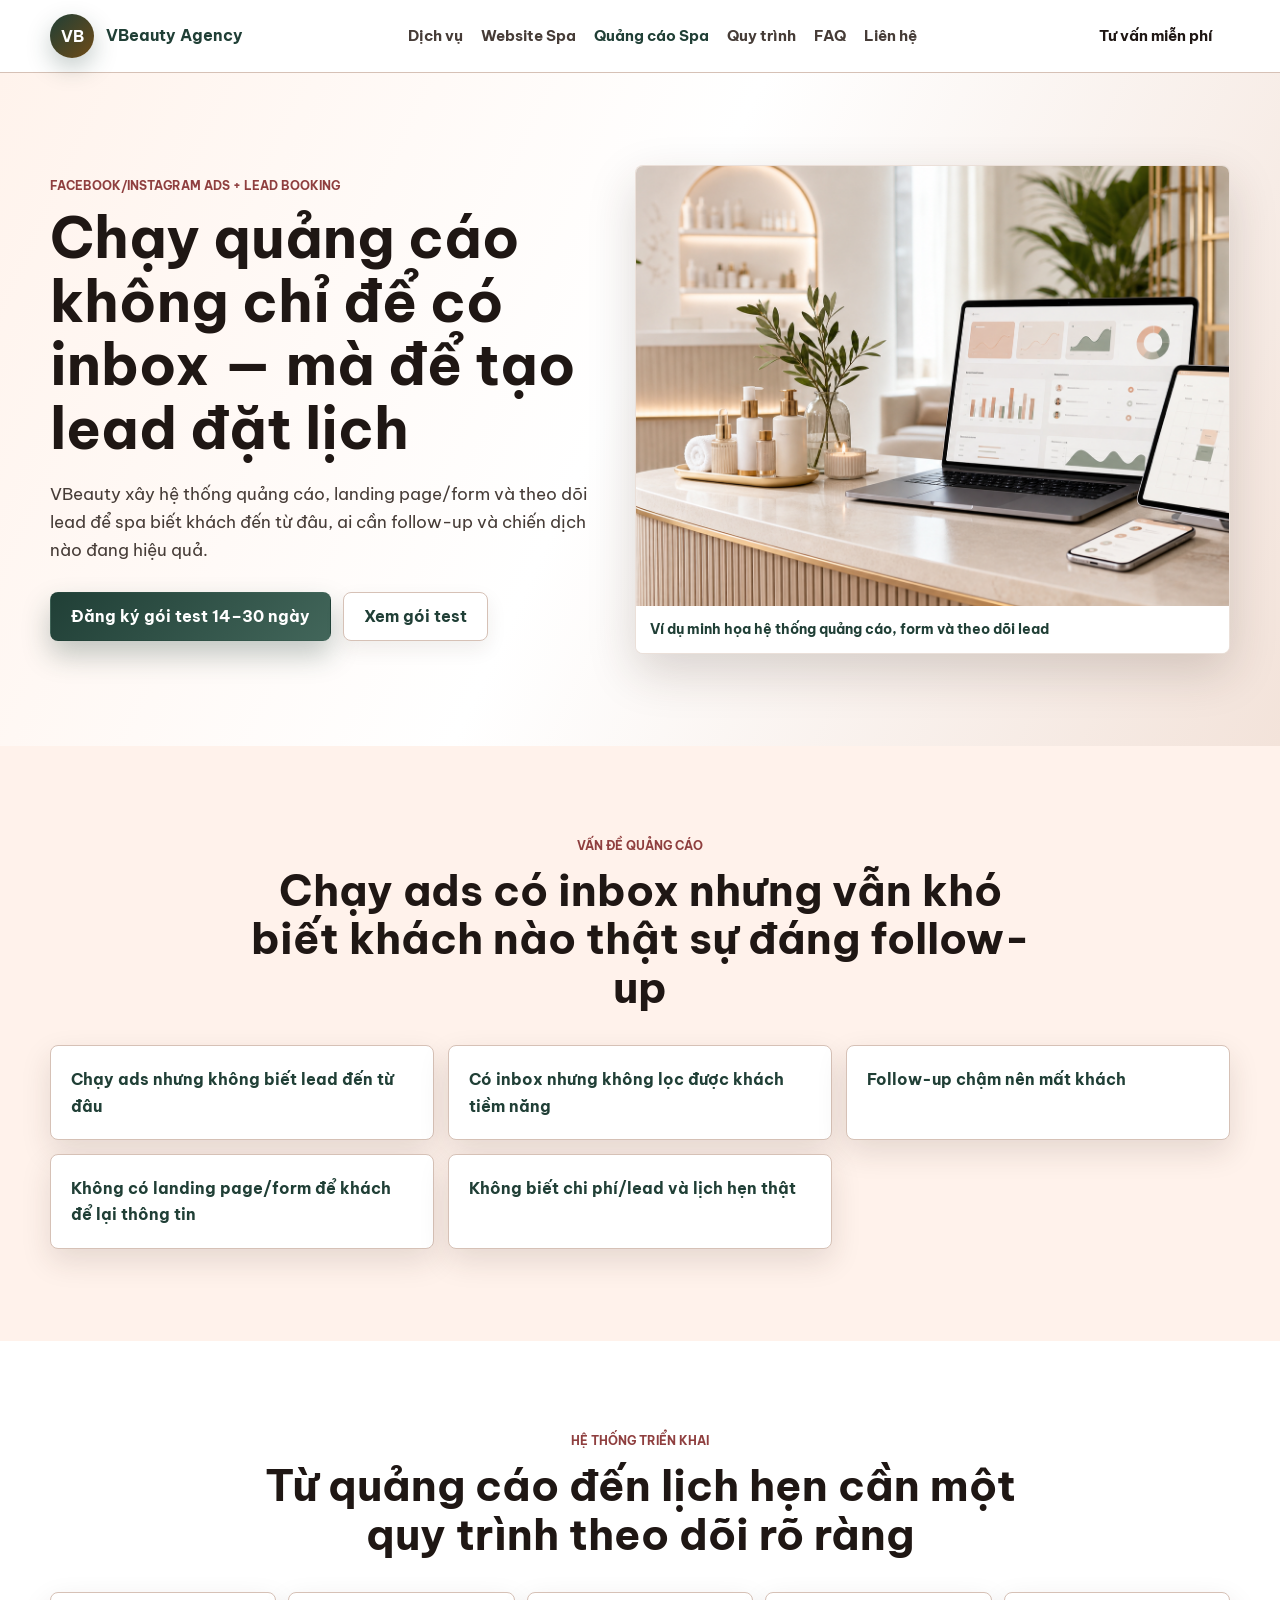
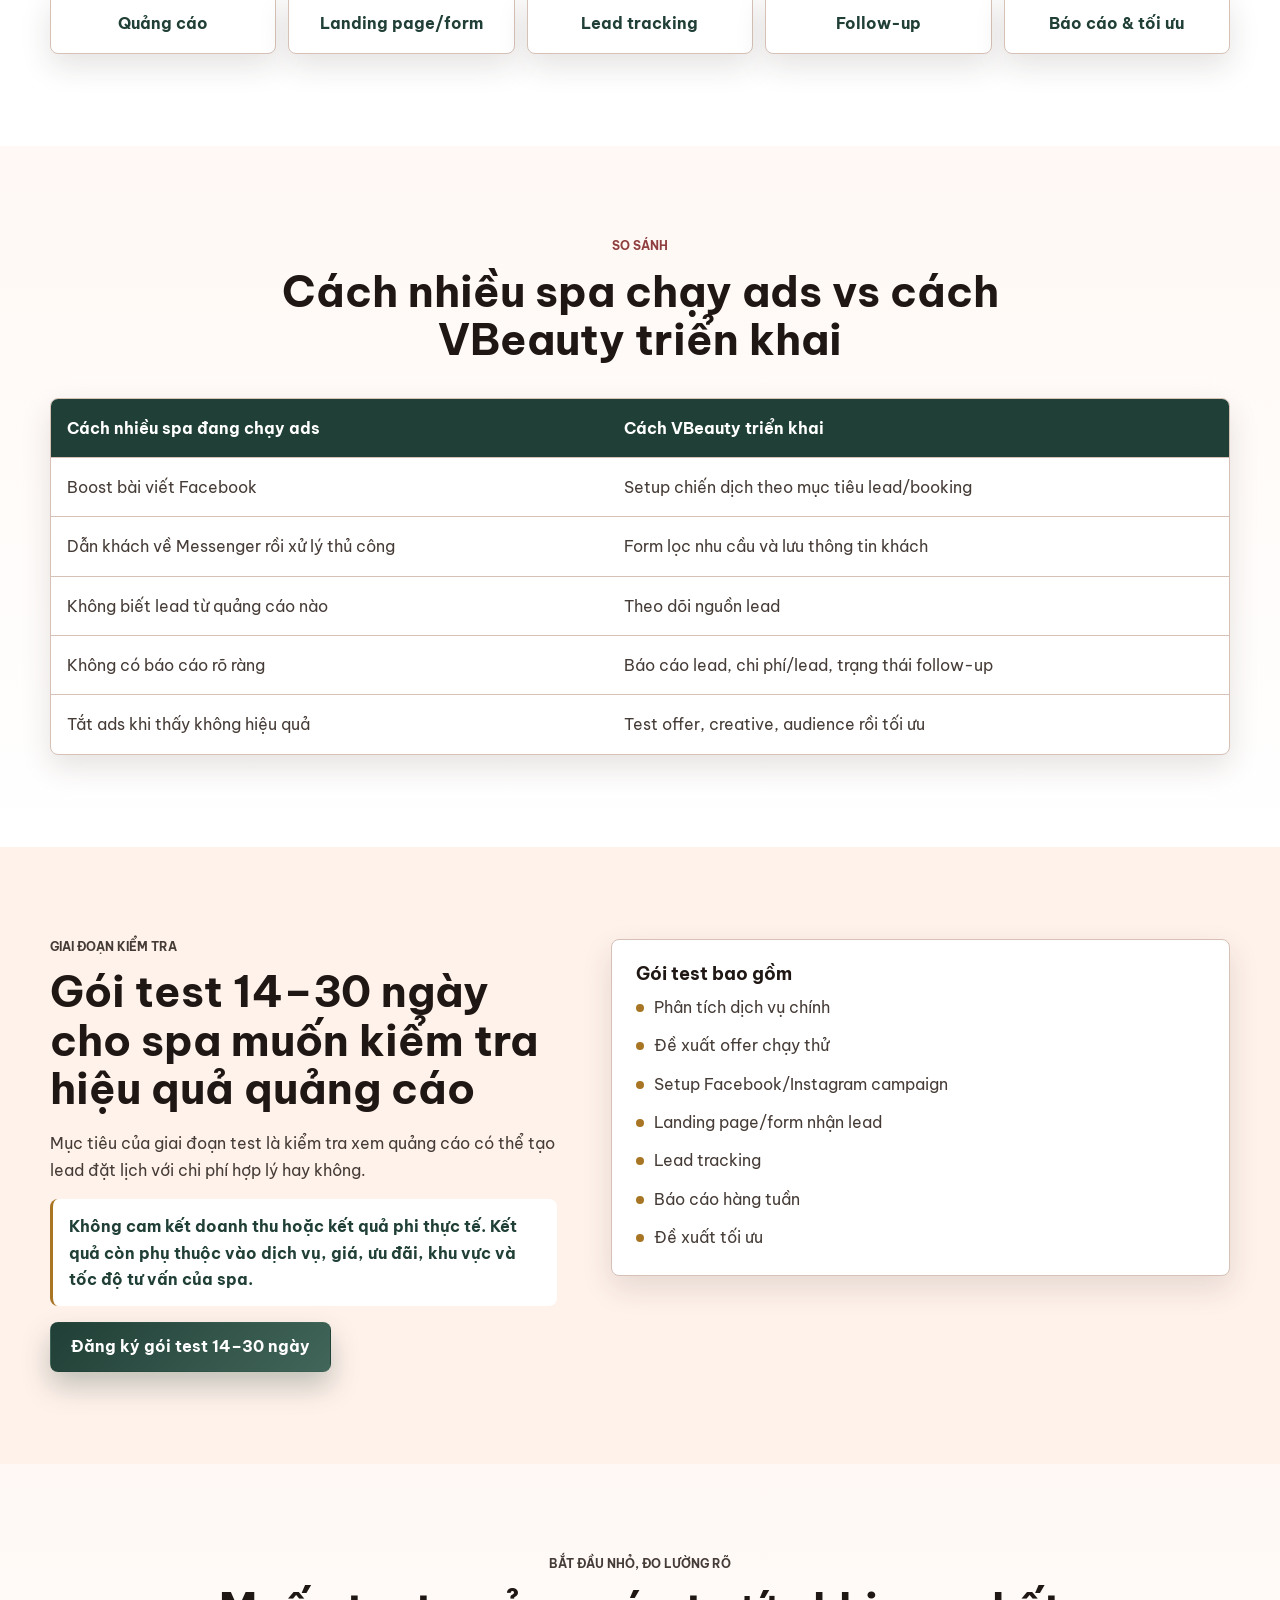
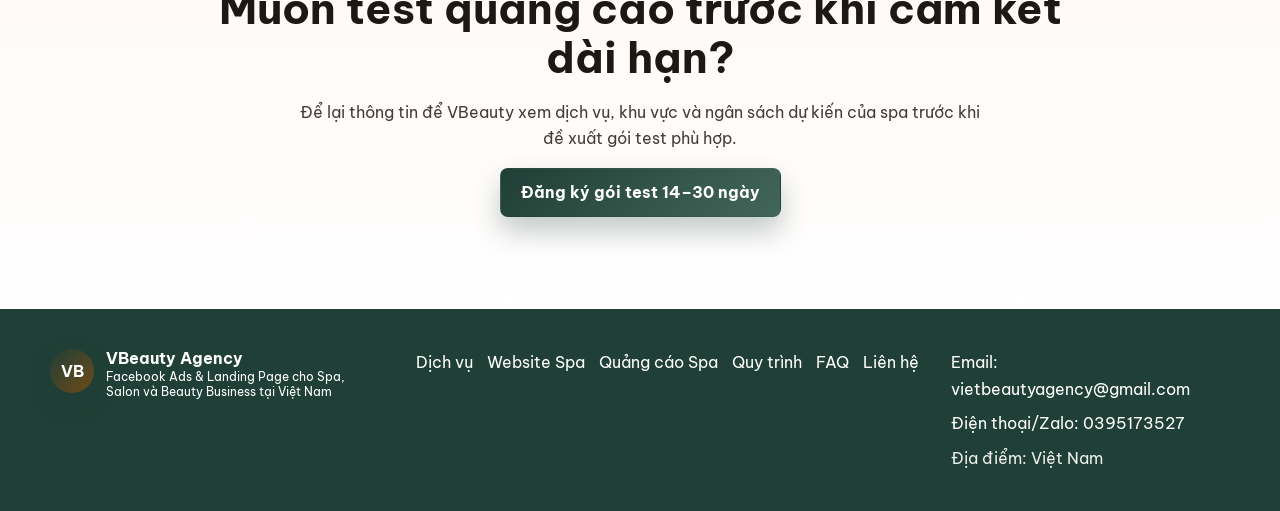
==== quang-cao-spa/index.html @ 092ae268 "Add spa service landing pages" ====
<!doctype html>
<html lang="vi">
  <head>
    <meta charset="utf-8">
    <meta name="viewport" content="width=device-width, initial-scale=1">
    <title>Quảng cáo & Lead Booking cho Spa | VBeauty Agency</title>
    <meta
      name="description"
      content="VBeauty xây hệ thống Facebook/Instagram Ads, landing page/form và theo dõi lead để spa biết khách đến từ đâu và cần follow-up gì."
    >
    <meta name="theme-color" content="#fff8f4">
    <meta property="og:type" content="website">
    <meta property="og:title" content="Chạy quảng cáo không chỉ để có inbox — mà để tạo lead đặt lịch">
    <meta
      property="og:description"
      content="Hệ thống quảng cáo, form nhận lead, theo dõi booking và báo cáo tối ưu cho spa và beauty business."
    >
    <meta property="og:image" content="../assets/hero-beauty-agency.png">
    <link rel="icon" href="../assets/favicon.svg" type="image/svg+xml">
    <link rel="preconnect" href="https://fonts.googleapis.com">
    <link rel="preconnect" href="https://fonts.gstatic.com" crossorigin>
    <link href="https://fonts.googleapis.com/css2?family=Be+Vietnam+Pro:wght@400;500;600;700;800&display=swap" rel="stylesheet">
    <link rel="stylesheet" href="../styles.css">
  </head>
  <body>
    <a class="skip-link" href="#noi-dung">Bỏ qua đến nội dung chính</a>

    <header class="site-header" id="top">
      <div class="container header-inner">
        <a class="brand" href="/" aria-label="VBeauty Agency">
          <span class="brand-mark" aria-hidden="true">VB</span>
          <span class="brand-copy">
            <strong>VBeauty Agency</strong>
          </span>
        </a>

        <button class="nav-toggle" type="button" aria-expanded="false" aria-controls="main-nav" aria-label="Mở menu">
          <span></span>
          <span></span>
          <span></span>
        </button>

        <nav class="main-nav" id="main-nav" aria-label="Điều hướng chính">
          <a href="/#dich-vu">Dịch vụ</a>
          <a href="/website-spa/">Website Spa</a>
          <a href="/quang-cao-spa/" aria-current="page">Quảng cáo Spa</a>
          <a href="/#quy-trinh">Quy trình</a>
          <a href="/#faq">FAQ</a>
          <a href="/#dat-lich">Liên hệ</a>
        </nav>

        <a class="btn btn-small header-cta" href="/#dat-lich">Tư vấn miễn phí</a>
      </div>
    </header>

    <main id="noi-dung">
      <section class="offer-hero section">
        <div class="container offer-hero-grid">
          <div class="offer-copy">
            <p class="eyebrow">Facebook/Instagram Ads + Lead Booking</p>
            <h1>Chạy quảng cáo không chỉ để có inbox — mà để tạo lead đặt lịch</h1>
            <p class="lead">
              VBeauty xây hệ thống quảng cáo, landing page/form và theo dõi lead để spa biết khách đến từ đâu, ai cần follow-up và chiến dịch nào đang hiệu quả.
            </p>
            <div class="cta-row">
              <a class="btn btn-primary" href="/#dat-lich">Đăng ký gói test 14–30 ngày</a>
              <a class="btn btn-secondary" href="#phieu-test">Xem gói test</a>
            </div>
          </div>

          <figure class="offer-visual" aria-label="Ví dụ minh họa hệ thống quảng cáo và theo dõi lead">
            <img src="../assets/hero-beauty-agency.png" alt="Không gian spa cao cấp với thiết bị hiển thị dashboard và lịch đặt hẹn">
            <figcaption>Ví dụ minh họa hệ thống quảng cáo, form và theo dõi lead</figcaption>
          </figure>
        </div>
      </section>

      <section class="section band-soft" id="van-de">
        <div class="container">
          <div class="section-heading">
            <p class="eyebrow">Vấn đề quảng cáo</p>
            <h2>Chạy ads có inbox nhưng vẫn khó biết khách nào thật sự đáng follow-up</h2>
          </div>
          <div class="offer-card-grid">
            <article class="offer-card">Chạy ads nhưng không biết lead đến từ đâu</article>
            <article class="offer-card">Có inbox nhưng không lọc được khách tiềm năng</article>
            <article class="offer-card">Follow-up chậm nên mất khách</article>
            <article class="offer-card">Không có landing page/form để khách để lại thông tin</article>
            <article class="offer-card">Không biết chi phí/lead và lịch hẹn thật</article>
          </div>
        </div>
      </section>

      <section class="section" id="he-thong">
        <div class="container">
          <div class="section-heading">
            <p class="eyebrow">Hệ thống triển khai</p>
            <h2>Từ quảng cáo đến lịch hẹn cần một quy trình theo dõi rõ ràng</h2>
          </div>
          <div class="funnel-track" aria-label="Quy trình quảng cáo tạo lead">
            <div>Quảng cáo</div>
            <div>Landing page/form</div>
            <div>Lead tracking</div>
            <div>Follow-up</div>
            <div>Báo cáo & tối ưu</div>
          </div>
        </div>
      </section>

      <section class="section band-white" id="so-sanh">
        <div class="container">
          <div class="section-heading">
            <p class="eyebrow">So sánh</p>
            <h2>Cách nhiều spa chạy ads vs cách VBeauty triển khai</h2>
          </div>
          <div class="comparison-table-wrap">
            <table class="comparison-table">
              <thead>
                <tr>
                  <th>Cách nhiều spa đang chạy ads</th>
                  <th>Cách VBeauty triển khai</th>
                </tr>
              </thead>
              <tbody>
                <tr>
                  <td>Boost bài viết Facebook</td>
                  <td>Setup chiến dịch theo mục tiêu lead/booking</td>
                </tr>
                <tr>
                  <td>Dẫn khách về Messenger rồi xử lý thủ công</td>
                  <td>Form lọc nhu cầu và lưu thông tin khách</td>
                </tr>
                <tr>
                  <td>Không biết lead từ quảng cáo nào</td>
                  <td>Theo dõi nguồn lead</td>
                </tr>
                <tr>
                  <td>Không có báo cáo rõ ràng</td>
                  <td>Báo cáo lead, chi phí/lead, trạng thái follow-up</td>
                </tr>
                <tr>
                  <td>Tắt ads khi thấy không hiệu quả</td>
                  <td>Test offer, creative, audience rồi tối ưu</td>
                </tr>
              </tbody>
            </table>
          </div>
        </div>
      </section>

      <section class="section pilot-section" id="phieu-test">
        <div class="container pilot-grid">
          <div class="pilot-copy">
            <p class="eyebrow">Giai đoạn kiểm tra</p>
            <h2>Gói test 14–30 ngày cho spa muốn kiểm tra hiệu quả quảng cáo</h2>
            <p>
              Mục tiêu của giai đoạn test là kiểm tra xem quảng cáo có thể tạo lead đặt lịch với chi phí hợp lý hay không.
            </p>
            <p class="note">
              Không cam kết doanh thu hoặc kết quả phi thực tế. Kết quả còn phụ thuộc vào dịch vụ, giá, ưu đãi, khu vực và tốc độ tư vấn của spa.
            </p>
            <a class="btn btn-primary" href="/#dat-lich">Đăng ký gói test 14–30 ngày</a>
          </div>
          <div class="pilot-card">
            <h3>Gói test bao gồm</h3>
            <ul>
              <li>Phân tích dịch vụ chính</li>
              <li>Đề xuất offer chạy thử</li>
              <li>Setup Facebook/Instagram campaign</li>
              <li>Landing page/form nhận lead</li>
              <li>Lead tracking</li>
              <li>Báo cáo hàng tuần</li>
              <li>Đề xuất tối ưu</li>
            </ul>
          </div>
        </div>
      </section>

      <section class="section final-cta">
        <div class="container final-cta-inner">
          <p class="eyebrow">Bắt đầu nhỏ, đo lường rõ</p>
          <h2>Muốn test quảng cáo trước khi cam kết dài hạn?</h2>
          <p>
            Để lại thông tin để VBeauty xem dịch vụ, khu vực và ngân sách dự kiến của spa trước khi đề xuất gói test phù hợp.
          </p>
          <a class="btn btn-primary" href="/#dat-lich">Đăng ký gói test 14–30 ngày</a>
        </div>
      </section>
    </main>

    <footer class="site-footer">
      <div class="container footer-grid">
        <div>
          <a class="brand footer-brand" href="/" aria-label="VBeauty Agency">
            <span class="brand-mark" aria-hidden="true">VB</span>
            <span class="brand-copy">
              <strong>VBeauty Agency</strong>
              <span>Facebook Ads & Landing Page cho Spa, Salon và Beauty Business tại Việt Nam</span>
            </span>
          </a>
        </div>
        <nav class="footer-nav" aria-label="Liên kết chân trang">
          <a href="/#dich-vu">Dịch vụ</a>
          <a href="/website-spa/">Website Spa</a>
          <a href="/quang-cao-spa/">Quảng cáo Spa</a>
          <a href="/#quy-trinh">Quy trình</a>
          <a href="/#faq">FAQ</a>
          <a href="/#dat-lich">Liên hệ</a>
        </nav>
        <div class="footer-contact">
          <a href="mailto:vietbeautyagency@gmail.com">Email: vietbeautyagency@gmail.com</a>
          <a href="tel:0395173527">Điện thoại/Zalo: 0395173527</a>
          <span>Địa điểm: Việt Nam</span>
        </div>
      </div>
    </footer>

    <script src="../script.js"></script>
  </body>
</html>
---- styles.css ----
:root {
  --ink: #231d1b;
  --muted: #6d625f;
  --soft: #fff8f4;
  --soft-2: #f8eee8;
  --rose: #dca9a9;
  --rose-deep: #a96363;
  --gold: #bd9148;
  --gold-dark: #8b642c;
  --green: #516f63;
  --green-dark: #2f4b42;
  --paper: #ffffff;
  --line: #eaded6;
  --shadow: 0 18px 48px rgba(91, 62, 48, 0.12);
  --shadow-soft: 0 12px 30px rgba(91, 62, 48, 0.08);
  --radius: 8px;
  --container: 1180px;
}

* {
  box-sizing: border-box;
}

html {
  scroll-behavior: smooth;
}

body {
  margin: 0;
  color: var(--ink);
  background: var(--paper);
  font-family: "Be Vietnam Pro", "Segoe UI", system-ui, -apple-system, BlinkMacSystemFont, Arial, sans-serif;
  font-synthesis: none;
  line-height: 1.65;
}

body.nav-open {
  overflow: hidden;
}

img {
  display: block;
  max-width: 100%;
}

a {
  color: inherit;
}

button,
input,
select,
textarea {
  font: inherit;
}

button {
  cursor: pointer;
}

.skip-link {
  position: absolute;
  left: -999px;
  top: 12px;
  z-index: 100;
  padding: 10px 14px;
  border-radius: var(--radius);
  color: #ffffff;
  background: var(--green-dark);
}

.skip-link:focus {
  left: 12px;
}

.container {
  width: min(var(--container), calc(100% - 32px));
  margin: 0 auto;
}

.section {
  padding: 72px 0;
}

.band-soft {
  background: var(--soft);
}

.band-white {
  background:
    linear-gradient(180deg, rgba(255, 248, 244, 0.82), rgba(255, 255, 255, 0.96)),
    var(--paper);
}

.site-header {
  position: sticky;
  top: 0;
  z-index: 50;
  border-bottom: 1px solid rgba(234, 222, 214, 0.86);
  background: rgba(255, 255, 255, 0.92);
  backdrop-filter: blur(18px);
}

.header-inner {
  min-height: 72px;
  display: flex;
  align-items: center;
  justify-content: space-between;
  gap: 16px;
}

.brand {
  display: inline-flex;
  align-items: center;
  gap: 12px;
  min-width: 0;
  text-decoration: none;
}

.brand-mark {
  width: 44px;
  height: 44px;
  flex: 0 0 44px;
  display: grid;
  place-items: center;
  border-radius: 50%;
  color: #ffffff;
  background:
    linear-gradient(145deg, rgba(255, 255, 255, 0.22), rgba(255, 255, 255, 0)),
    linear-gradient(135deg, var(--green-dark), var(--gold));
  box-shadow: 0 10px 24px rgba(47, 75, 66, 0.2);
  font-weight: 700;
  letter-spacing: 0;
}

.brand-copy {
  min-width: 0;
}

.brand strong {
  display: block;
  color: var(--green-dark);
  font-size: 1rem;
  line-height: 1.2;
}

.brand span span {
  display: block;
  max-width: 270px;
  color: var(--muted);
  font-size: 0.78rem;
  line-height: 1.25;
}

.main-nav {
  display: none;
}

.main-nav a,
.footer-nav a {
  text-decoration: none;
}

.main-nav a[aria-current="page"] {
  color: var(--green-dark);
}

.nav-toggle {
  width: 44px;
  height: 44px;
  display: inline-grid;
  place-content: center;
  gap: 5px;
  border: 1px solid var(--line);
  border-radius: var(--radius);
  color: var(--green-dark);
  background: #ffffff;
}

.nav-toggle span {
  width: 20px;
  height: 2px;
  display: block;
  border-radius: 999px;
  background: currentColor;
}

.header-cta {
  display: none;
}

.btn {
  min-height: 48px;
  display: inline-flex;
  align-items: center;
  justify-content: center;
  gap: 8px;
  padding: 13px 20px;
  border: 1px solid transparent;
  border-radius: var(--radius);
  font-weight: 700;
  text-align: center;
  text-decoration: none;
  line-height: 1.35;
  transition: transform 180ms ease, box-shadow 180ms ease, background 180ms ease, border-color 180ms ease;
}

.btn:hover {
  transform: translateY(-2px);
}

.btn-primary {
  color: #ffffff;
  background: linear-gradient(135deg, var(--green-dark), var(--green));
  box-shadow: 0 14px 28px rgba(47, 75, 66, 0.22);
}

.btn-secondary {
  color: var(--green-dark);
  border-color: var(--line);
  background: rgba(255, 255, 255, 0.86);
}

.btn-small {
  min-height: 42px;
  padding: 11px 16px;
  font-size: 0.92rem;
}

.hero {
  min-height: calc(100vh - 72px);
  display: grid;
  align-items: center;
  overflow: hidden;
  padding: 56px 0 64px;
  background:
    linear-gradient(115deg, rgba(255, 248, 244, 0.95) 0%, rgba(255, 255, 255, 0.98) 46%, rgba(248, 238, 232, 0.78) 100%);
}

.hero-grid {
  display: grid;
  gap: 36px;
}

.eyebrow {
  margin: 0 0 12px;
  color: var(--rose-deep);
  font-weight: 700;
  font-size: 0.76rem;
  line-height: 1.35;
  text-transform: uppercase;
  letter-spacing: 0;
}

h1,
h2,
h3,
p {
  margin-top: 0;
}

h1,
h2,
h3 {
  color: var(--ink);
  line-height: 1.12;
  letter-spacing: 0;
  font-weight: 700;
}

h1 {
  max-width: 760px;
  margin-bottom: 20px;
  font-size: 2.15rem;
}

h2 {
  margin-bottom: 18px;
  font-size: 1.78rem;
}

h3 {
  margin-bottom: 10px;
  font-size: 1.12rem;
}

.lead {
  max-width: 720px;
  margin-bottom: 28px;
  color: var(--muted);
  font-size: 1.05rem;
}

.cta-row {
  display: flex;
  flex-direction: column;
  gap: 12px;
}

.hero-trust {
  display: flex;
  flex-wrap: wrap;
  gap: 10px;
  margin-top: 24px;
  color: var(--green-dark);
  font-size: 0.9rem;
  font-weight: 700;
}

.hero-trust span {
  padding: 8px 11px;
  border: 1px solid rgba(189, 145, 72, 0.22);
  border-radius: var(--radius);
  background: rgba(255, 255, 255, 0.72);
}

.hero-visual {
  position: relative;
  margin: 0;
  min-height: 360px;
  border-radius: var(--radius);
  box-shadow: var(--shadow);
  overflow: hidden;
  isolation: isolate;
}

.hero-visual::after {
  content: "";
  position: absolute;
  inset: 0;
  background: linear-gradient(180deg, rgba(255, 255, 255, 0) 46%, rgba(47, 75, 66, 0.18));
  pointer-events: none;
}

.hero-visual img {
  width: 100%;
  height: 100%;
  min-height: 360px;
  object-fit: cover;
}

.visual-card {
  position: absolute;
  z-index: 2;
  width: min(210px, 52vw);
  padding: 14px;
  border: 1px solid rgba(255, 255, 255, 0.74);
  border-radius: var(--radius);
  background: rgba(255, 255, 255, 0.86);
  box-shadow: 0 14px 30px rgba(47, 75, 66, 0.14);
  backdrop-filter: blur(14px);
}

.visual-card span,
.visual-card small {
  display: block;
  color: var(--muted);
  line-height: 1.3;
}

.visual-card strong {
  display: block;
  color: var(--green-dark);
  font-size: 2rem;
  line-height: 1;
}

.visual-card-top {
  top: 18px;
  left: 18px;
}

.visual-card-bottom {
  right: 18px;
  bottom: 18px;
}

.section-heading {
  max-width: 780px;
  margin: 0 auto 34px;
  text-align: center;
}

.section-heading.align-left {
  margin-left: 0;
  text-align: left;
}

.section-heading p:not(.eyebrow),
.demo-section p,
.pilot-copy p,
.final-cta p {
  color: var(--muted);
}

.card-grid {
  display: grid;
  gap: 16px;
}

.info-card,
.service-card,
.metric-card,
.process-item,
.pilot-card,
.booking-form,
.faq-item {
  border: 1px solid var(--line);
  border-radius: var(--radius);
  background: #ffffff;
  box-shadow: var(--shadow-soft);
}

.info-card,
.service-card {
  padding: 22px;
}

.info-card {
  display: grid;
  grid-template-columns: 42px 1fr;
  gap: 14px;
  align-items: start;
}

.card-icon {
  width: 42px;
  height: 42px;
  display: grid;
  place-items: center;
  border-radius: var(--radius);
  color: var(--green-dark);
  background: var(--soft-2);
  font-weight: 700;
}

.info-card p,
.service-card p,
.process-item p,
.metric-card p {
  margin: 0;
  color: var(--muted);
}

.service-card {
  position: relative;
  min-height: 180px;
  overflow: hidden;
}

.service-card::before {
  content: "";
  position: absolute;
  left: 22px;
  right: 22px;
  top: 0;
  height: 4px;
  background: linear-gradient(90deg, var(--rose), var(--gold), var(--green));
}

.service-card strong {
  display: block;
  margin-bottom: 10px;
  color: var(--green-dark);
  font-size: 1.06rem;
}

.offer-link-row {
  display: grid;
  gap: 14px;
  margin-top: 20px;
}

.offer-link-card {
  display: grid;
  gap: 6px;
  padding: 20px;
  border: 1px solid var(--line);
  border-radius: var(--radius);
  color: var(--green-dark);
  background: #ffffff;
  box-shadow: var(--shadow-soft);
  text-decoration: none;
}

.offer-link-card span {
  color: var(--rose-deep);
  font-size: 0.84rem;
  font-weight: 700;
  text-transform: uppercase;
}

.offer-link-card strong {
  font-size: 1.06rem;
  line-height: 1.35;
}

.split-grid,
.demo-grid,
.pilot-grid,
.booking-grid,
.faq-grid,
.kpi-grid {
  display: grid;
  gap: 32px;
}

.step-list {
  display: grid;
  gap: 14px;
}

.step-item {
  display: grid;
  grid-template-columns: 46px 1fr;
  gap: 14px;
  align-items: start;
  padding: 18px;
  border-left: 3px solid var(--gold);
  border-radius: var(--radius);
  background: var(--soft);
}

.step-number,
.process-number {
  width: 46px;
  height: 46px;
  display: grid;
  place-items: center;
  border-radius: 50%;
  color: #ffffff;
  background: var(--green-dark);
  font-weight: 700;
}

.step-item p {
  margin: 4px 0 0;
  color: var(--muted);
}

.demo-section {
  color: #ffffff;
  background:
    linear-gradient(135deg, rgba(47, 75, 66, 0.98), rgba(81, 111, 99, 0.94)),
    var(--green-dark);
}

.demo-section h2,
.demo-section .eyebrow {
  color: #ffffff;
}

.demo-section p {
  max-width: 660px;
  color: rgba(255, 255, 255, 0.82);
}

.demo-section .btn-primary {
  color: var(--green-dark);
  background: #ffffff;
  box-shadow: 0 16px 32px rgba(0, 0, 0, 0.18);
}

.demo-preview {
  padding: 16px;
  border: 1px solid rgba(255, 255, 255, 0.24);
  border-radius: var(--radius);
  background: rgba(255, 255, 255, 0.12);
  box-shadow: 0 22px 46px rgba(0, 0, 0, 0.18);
}

.preview-topbar {
  display: flex;
  gap: 7px;
  padding: 4px 0 14px;
}

.preview-topbar span {
  width: 10px;
  height: 10px;
  border-radius: 50%;
  background: rgba(255, 255, 255, 0.52);
}

.preview-hero,
.preview-form {
  border-radius: var(--radius);
  background: #ffffff;
}

.preview-hero {
  min-height: 154px;
  padding: 22px;
  color: var(--ink);
  background:
    linear-gradient(135deg, rgba(248, 238, 232, 0.94), rgba(255, 255, 255, 0.92)),
    #ffffff;
}

.preview-hero span,
.preview-hero small {
  display: block;
  color: var(--muted);
}

.preview-hero strong {
  display: block;
  max-width: 310px;
  margin: 8px 0;
  font-size: 1.6rem;
  line-height: 1.1;
}

.preview-form {
  display: grid;
  gap: 9px;
  margin-top: 12px;
  padding: 14px;
}

.preview-form span,
.preview-form button {
  width: 100%;
  min-height: 40px;
  display: flex;
  align-items: center;
  border-radius: var(--radius);
}

.preview-form span {
  padding: 0 12px;
  color: var(--muted);
  background: var(--soft);
}

.preview-form button {
  justify-content: center;
  border: 0;
  color: #ffffff;
  background: var(--green-dark);
  font-weight: 700;
}

.check-list {
  display: grid;
  gap: 12px;
}

.check-item {
  display: flex;
  align-items: center;
  gap: 12px;
  padding: 14px 16px;
  border: 1px solid var(--line);
  border-radius: var(--radius);
  background: #ffffff;
}

.check-item::before {
  content: "";
  width: 18px;
  height: 18px;
  flex: 0 0 18px;
  border-radius: 50%;
  background:
    radial-gradient(circle at center, #ffffff 0 23%, transparent 24%),
    var(--gold);
  box-shadow: 0 0 0 4px rgba(189, 145, 72, 0.14);
}

.process-track {
  display: grid;
  gap: 16px;
}

.process-item {
  padding: 20px;
}

.process-number {
  margin-bottom: 14px;
  background: linear-gradient(135deg, var(--rose-deep), var(--gold));
}

.metric-grid {
  display: grid;
  gap: 14px;
}

.metric-card {
  min-height: 118px;
  padding: 18px;
}

.metric-card strong {
  display: block;
  color: var(--green-dark);
  font-size: 1.04rem;
}

.pilot-section {
  background:
    linear-gradient(180deg, rgba(255, 248, 244, 0.78), rgba(255, 255, 255, 0.96)),
    #ffffff;
}

.pilot-copy .note {
  padding: 14px 16px;
  border-left: 3px solid var(--gold);
  border-radius: var(--radius);
  background: #ffffff;
  color: var(--green-dark);
  font-weight: 700;
}

.pilot-card {
  padding: 24px;
}

.pilot-card ul {
  display: grid;
  gap: 12px;
  margin: 0;
  padding: 0;
  list-style: none;
}

.pilot-card li {
  display: flex;
  gap: 10px;
  align-items: flex-start;
  color: var(--muted);
}

.pilot-card li::before {
  content: "";
  width: 8px;
  height: 8px;
  flex: 0 0 8px;
  margin-top: 10px;
  border-radius: 50%;
  background: var(--gold);
}

.booking-section {
  background:
    linear-gradient(135deg, rgba(255, 248, 244, 0.94), rgba(255, 255, 255, 0.96)),
    var(--soft);
}

.contact-strip {
  display: grid;
  gap: 10px;
  margin-top: 24px;
}

.contact-strip a {
  display: inline-flex;
  width: fit-content;
  color: var(--green-dark);
  font-weight: 700;
  text-decoration: none;
}

.booking-form {
  padding: 20px;
}

.form-grid {
  display: grid;
  gap: 14px;
}

label {
  display: grid;
  gap: 7px;
  color: var(--green-dark);
  font-weight: 700;
}

input,
select,
textarea {
  width: 100%;
  border: 1px solid var(--line);
  border-radius: var(--radius);
  color: var(--ink);
  background: #ffffff;
  outline: none;
}

input,
select {
  min-height: 48px;
  padding: 0 13px;
}

textarea {
  resize: vertical;
  min-height: 130px;
  padding: 12px 13px;
}

input:focus,
select:focus,
textarea:focus {
  border-color: var(--gold);
  box-shadow: 0 0 0 4px rgba(189, 145, 72, 0.13);
}

.field-error {
  min-height: 18px;
  color: #a03232;
  font-size: 0.82rem;
  font-weight: 700;
}

.has-error input,
.has-error select,
.has-error textarea {
  border-color: #c85555;
}

.form-submit {
  width: 100%;
  margin-top: 18px;
}

.form-success {
  display: none;
  margin: 16px 0 0;
  padding: 14px 16px;
  border-radius: var(--radius);
  color: var(--green-dark);
  background: rgba(81, 111, 99, 0.12);
  font-weight: 700;
}

.form-success.is-visible {
  display: block;
}

.form-success.is-error {
  color: #8f2626;
  background: rgba(200, 85, 85, 0.12);
}

.form-submit:disabled {
  cursor: wait;
  opacity: 0.72;
  transform: none;
}

.faq-list {
  display: grid;
  gap: 12px;
}

.faq-item {
  overflow: hidden;
}

.faq-question {
  width: 100%;
  min-height: 58px;
  display: flex;
  align-items: center;
  justify-content: space-between;
  gap: 12px;
  padding: 16px 18px;
  border: 0;
  color: var(--green-dark);
  background: #ffffff;
  font-weight: 700;
  text-align: left;
}

.faq-question span {
  width: 24px;
  height: 24px;
  flex: 0 0 24px;
  display: grid;
  place-items: center;
  border-radius: 50%;
  color: #ffffff;
  background: var(--gold);
}

.faq-answer {
  display: none;
  padding: 0 18px 18px;
  color: var(--muted);
}

.faq-item.is-open .faq-answer {
  display: block;
}

.final-cta {
  padding: 64px 0;
  background:
    linear-gradient(135deg, rgba(248, 238, 232, 0.82), rgba(255, 255, 255, 0.94)),
    #ffffff;
}

.final-cta-inner {
  max-width: 850px;
  text-align: center;
}

.final-cta p:not(.eyebrow) {
  max-width: 690px;
  margin-left: auto;
  margin-right: auto;
}

.offer-hero {
  overflow: hidden;
  background: linear-gradient(115deg, #fff3ec 0%, #ffffff 48%, #f3e3da 100%);
}

.offer-hero-grid {
  display: grid;
  gap: 34px;
  align-items: center;
}

.offer-copy {
  max-width: 760px;
}

.offer-note {
  max-width: 680px;
  margin: -10px 0 24px;
  color: var(--green-dark);
  font-weight: 700;
}

.offer-visual {
  position: relative;
  margin: 0;
  border: 1px solid rgba(234, 222, 214, 0.92);
  border-radius: var(--radius);
  overflow: hidden;
  background: #ffffff;
  box-shadow: var(--shadow);
}

.offer-visual img {
  width: 100%;
  min-height: 300px;
  object-fit: cover;
}

.offer-visual figcaption {
  padding: 12px 14px;
  color: var(--green-dark);
  background: #ffffff;
  font-size: 0.86rem;
  font-weight: 700;
}

.text-panel {
  padding: 22px;
  border: 1px solid var(--line);
  border-radius: var(--radius);
  background: #ffffff;
  box-shadow: var(--shadow-soft);
}

.text-panel p:last-child {
  margin-bottom: 0;
}

.offer-card-grid {
  display: grid;
  gap: 14px;
}

.offer-card {
  padding: 20px;
  border: 1px solid var(--line);
  border-radius: var(--radius);
  color: var(--green-dark);
  background: #ffffff;
  box-shadow: var(--shadow-soft);
  font-weight: 700;
}

.comparison-table-wrap {
  width: 100%;
  overflow-x: auto;
  border: 1px solid var(--line);
  border-radius: var(--radius);
  background: #ffffff;
  box-shadow: var(--shadow-soft);
}

.comparison-table {
  width: 100%;
  min-width: 640px;
  border-collapse: collapse;
}

.comparison-table th,
.comparison-table td {
  padding: 16px;
  border-bottom: 1px solid var(--line);
  text-align: left;
  vertical-align: top;
}

.comparison-table th {
  color: #ffffff;
  background: var(--green-dark);
  font-weight: 700;
}

.comparison-table td {
  color: var(--muted);
}

.comparison-table tr:last-child td {
  border-bottom: 0;
}

.mistake-list {
  display: grid;
  gap: 12px;
}

.mistake-list div {
  padding: 15px 16px;
  border: 1px solid var(--line);
  border-radius: var(--radius);
  color: var(--green-dark);
  background: #ffffff;
  box-shadow: var(--shadow-soft);
  font-weight: 700;
}

.funnel-track {
  display: grid;
  gap: 12px;
}

.funnel-track div {
  position: relative;
  padding: 17px 18px;
  border: 1px solid var(--line);
  border-radius: var(--radius);
  color: var(--green-dark);
  background: #ffffff;
  box-shadow: var(--shadow-soft);
  font-weight: 700;
  text-align: center;
}

.site-footer {
  padding: 40px 0;
  color: rgba(255, 255, 255, 0.82);
  background: var(--green-dark);
}

.site-footer .brand strong,
.site-footer .brand span span {
  color: #ffffff;
}

.footer-grid,
.footer-nav,
.footer-contact {
  display: grid;
  gap: 18px;
}

.footer-brand {
  align-items: flex-start;
}

.footer-nav {
  gap: 10px;
}

.footer-nav a,
.footer-contact a {
  color: rgba(255, 255, 255, 0.86);
  text-decoration: none;
}

.footer-contact {
  gap: 8px;
}

@media (max-width: 899px) {
  .main-nav {
    position: fixed;
    inset: 72px 16px auto 16px;
    display: none;
    grid-template-columns: 1fr;
    gap: 4px;
    padding: 12px;
    border: 1px solid var(--line);
    border-radius: var(--radius);
    background: #ffffff;
    box-shadow: var(--shadow);
  }

  body.nav-open .main-nav {
    display: grid;
  }

  .main-nav a {
    padding: 13px 12px;
    border-radius: var(--radius);
    color: var(--green-dark);
    font-weight: 700;
  }

  .main-nav a:hover {
    background: var(--soft);
  }
}

@media (min-width: 560px) {
  .cta-row {
    flex-direction: row;
    flex-wrap: wrap;
  }

  .card-grid,
  .metric-grid {
    grid-template-columns: repeat(2, minmax(0, 1fr));
  }

  .process-track {
    grid-template-columns: repeat(2, minmax(0, 1fr));
  }

  .form-grid {
    grid-template-columns: repeat(2, minmax(0, 1fr));
  }

  .span-2 {
    grid-column: 1 / -1;
  }
}

@media (min-width: 900px) {
  .section {
    padding: 92px 0;
  }

  .nav-toggle {
    display: none;
  }

  .main-nav {
    display: flex;
    align-items: center;
    justify-content: center;
    gap: 14px;
    color: var(--muted);
    font-size: 0.88rem;
    font-weight: 700;
  }

  .main-nav a:hover {
    color: var(--green-dark);
  }

  .header-cta {
    display: inline-flex;
  }

  .hero {
    padding: 54px 0 72px;
  }

  .hero-grid {
    grid-template-columns: minmax(0, 0.9fr) minmax(420px, 1.1fr);
    align-items: center;
    gap: 42px;
  }

  .hero-copy {
    padding: 18px 0;
  }

  h1 {
    font-size: 3.25rem;
  }

  h2 {
    font-size: 2.42rem;
  }

  .hero-visual,
  .hero-visual img {
    min-height: 560px;
  }

  .problem-grid,
  .service-grid,
  .offer-card-grid {
    grid-template-columns: repeat(3, minmax(0, 1fr));
  }

  .offer-link-row {
    grid-template-columns: repeat(2, minmax(0, 1fr));
  }

  .split-grid,
  .demo-grid,
  .pilot-grid,
  .booking-grid,
  .faq-grid,
  .kpi-grid {
    grid-template-columns: minmax(0, 0.9fr) minmax(0, 1.1fr);
    align-items: start;
    gap: 54px;
  }

  .offer-hero-grid {
    grid-template-columns: minmax(0, 0.95fr) minmax(380px, 1.05fr);
    gap: 46px;
  }

  .offer-visual img {
    min-height: 440px;
  }

  .process-track {
    grid-template-columns: repeat(3, minmax(0, 1fr));
  }

  .metric-grid {
    grid-template-columns: repeat(2, minmax(0, 1fr));
  }

  .booking-form {
    padding: 28px;
  }

  .footer-grid {
    grid-template-columns: minmax(260px, 1fr) auto minmax(260px, 0.8fr);
    align-items: start;
  }

  .footer-nav {
    grid-template-columns: repeat(7, auto);
    gap: 14px;
  }
}

@media (min-width: 1100px) {
  .main-nav {
    gap: 18px;
    font-size: 0.92rem;
  }
}

@media (min-width: 1120px) {
  h1 {
    font-size: 3.55rem;
  }

  h2 {
    font-size: 2.7rem;
  }
}

@media (min-width: 1120px) {
  .metric-grid {
    grid-template-columns: repeat(3, minmax(0, 1fr));
  }

  .funnel-track {
    grid-template-columns: repeat(5, minmax(0, 1fr));
  }
}

@media (prefers-reduced-motion: reduce) {
  *,
  *::before,
  *::after {
    scroll-behavior: auto !important;
    transition-duration: 0.01ms !important;
    animation-duration: 0.01ms !important;
    animation-iteration-count: 1 !important;
  }
}

/* =========================================================
   COLOR-ONLY READABILITY UPDATE
   Keeps original font sizes, spacing, button sizes, and layout.
   Only strengthens colors, contrast, borders, backgrounds, and shadows.
   ========================================================= */

:root {
  --ink: #1f1714;
  --muted: #463c37;
  --soft: #fff2eb;
  --soft-2: #f1dfd5;
  --rose: #c87575;
  --rose-deep: #8f3f3f;
  --gold: #a87524;
  --gold-dark: #6f4b17;
  --green: #42665a;
  --green-dark: #203f36;
  --paper: #ffffff;
  --line: #d6c1b6;
  --shadow: 0 18px 48px rgba(55, 38, 28, 0.18);
  --shadow-soft: 0 12px 30px rgba(55, 38, 28, 0.13);
}

body {
  color: var(--ink);
  background: var(--paper);
}

p,
.info-card p,
.service-card p,
.process-item p,
.metric-card p,
.step-item p,
.pilot-card li,
.faq-answer,
.section-heading p:not(.eyebrow),
.demo-section p,
.pilot-copy p,
.final-cta p {
  color: var(--muted);
}

.band-soft,
.booking-section,
.pilot-section {
  background: var(--soft);
}

.band-white,
.final-cta {
  background: linear-gradient(180deg, #fff8f4 0%, #ffffff 100%);
}

.site-header {
  border-bottom-color: var(--line);
  background: #ffffff;
  backdrop-filter: none;
}

.brand-mark {
  color: #ffffff;
  background: linear-gradient(135deg, var(--green-dark), var(--gold-dark));
  box-shadow: 0 10px 24px rgba(32, 63, 54, 0.26);
}

.brand strong,
.main-nav a:hover,
.contact-strip a,
label,
.faq-question,
.metric-card strong,
.service-card strong,
.step-number,
.process-number {
  color: var(--green-dark);
}

.brand span span,
.main-nav,
.visual-card span,
.visual-card small,
.preview-hero span,
.preview-hero small,
.preview-form span {
  color: var(--muted);
}

.nav-toggle {
  border-color: var(--line);
  color: var(--green-dark);
  background: #ffffff;
}

.btn-primary {
  color: #ffffff;
  background: linear-gradient(135deg, var(--green-dark), var(--green));
  box-shadow: 0 14px 28px rgba(32, 63, 54, 0.28);
}

.btn-secondary {
  color: var(--green-dark);
  border-color: var(--line);
  background: #ffffff;
  box-shadow: 0 8px 20px rgba(55, 38, 28, 0.08);
}

.hero {
  background: linear-gradient(115deg, #fff3ec 0%, #ffffff 48%, #f3e3da 100%);
}

.eyebrow {
  color: var(--rose-deep);
}

h1,
h2,
h3 {
  color: var(--ink);
}

.lead {
  color: var(--muted);
}

.hero-trust {
  color: var(--green-dark);
}

.hero-trust span {
  border-color: rgba(168, 117, 36, 0.42);
  background: #ffffff;
}

.hero-visual::after {
  background: linear-gradient(180deg, rgba(255, 255, 255, 0) 44%, rgba(32, 63, 54, 0.26));
}

.visual-card {
  border-color: rgba(255, 255, 255, 0.92);
  background: rgba(255, 255, 255, 0.96);
  box-shadow: 0 14px 30px rgba(32, 63, 54, 0.20);
}

.visual-card strong {
  color: var(--green-dark);
}

.info-card,
.service-card,
.metric-card,
.process-item,
.pilot-card,
.booking-form,
.faq-item,
.check-item {
  border-color: var(--line);
  background: #ffffff;
  box-shadow: var(--shadow-soft);
}

.card-icon,
.preview-form span {
  color: var(--green-dark);
  background: var(--soft-2);
}

.service-card::before {
  background: linear-gradient(90deg, var(--rose), var(--gold), var(--green));
}

.step-item {
  border-left-color: var(--gold);
  background: var(--soft);
}

.step-number {
  color: #ffffff;
  background: var(--green-dark);
}

.demo-section {
  color: #ffffff;
  background: linear-gradient(135deg, var(--green-dark), var(--green));
}

.demo-section h2,
.demo-section .eyebrow {
  color: #ffffff;
}

.demo-section p {
  color: rgba(255, 255, 255, 0.92);
}

.demo-section .btn-primary {
  color: var(--green-dark);
  background: #ffffff;
  box-shadow: 0 16px 32px rgba(0, 0, 0, 0.22);
}

.demo-preview {
  border-color: rgba(255, 255, 255, 0.42);
  background: rgba(255, 255, 255, 0.18);
  box-shadow: 0 22px 46px rgba(0, 0, 0, 0.22);
}

.preview-topbar span {
  background: rgba(255, 255, 255, 0.72);
}

.preview-hero,
.preview-form {
  background: #ffffff;
}

.preview-hero {
  color: var(--ink);
  background: linear-gradient(135deg, #f3e3da, #ffffff);
}

.preview-form button {
  color: #ffffff;
  background: var(--green-dark);
}

.check-item::before {
  background:
    radial-gradient(circle at center, #ffffff 0 23%, transparent 24%),
    var(--gold);
  box-shadow: 0 0 0 4px rgba(168, 117, 36, 0.22);
}

.process-number {
  color: #ffffff;
  background: linear-gradient(135deg, var(--rose-deep), var(--gold-dark));
}

.pilot-copy .note {
  border-left-color: var(--gold);
  background: #ffffff;
  color: var(--green-dark);
}

.pilot-card li::before {
  background: var(--gold);
}

input,
select,
textarea {
  border-color: var(--line);
  color: var(--ink);
  background: #ffffff;
}

input:focus,
select:focus,
textarea:focus {
  border-color: var(--gold-dark);
  box-shadow: 0 0 0 4px rgba(168, 117, 36, 0.18);
}

.field-error {
  color: #9b2424;
}

.has-error input,
.has-error select,
.has-error textarea {
  border-color: #b93d3d;
}

.form-success {
  color: var(--green-dark);
  background: rgba(66, 102, 90, 0.18);
}

.faq-question span {
  color: #ffffff;
  background: var(--gold-dark);
}

.site-footer {
  color: rgba(255, 255, 255, 0.92);
  background: var(--green-dark);
}

.site-footer .brand strong,
.site-footer .brand span span,
.footer-nav a,
.footer-contact a {
  color: #ffffff;
}

.footer-nav a:hover,
.footer-contact a:hover {
  color: #f6d59b;
}

@media (max-width: 899px) {
  .main-nav {
    border-color: var(--line);
    background: #ffffff;
    box-shadow: var(--shadow);
  }

  .main-nav a {
    color: var(--green-dark);
  }

  .main-nav a:hover {
    background: var(--soft);
  }
}
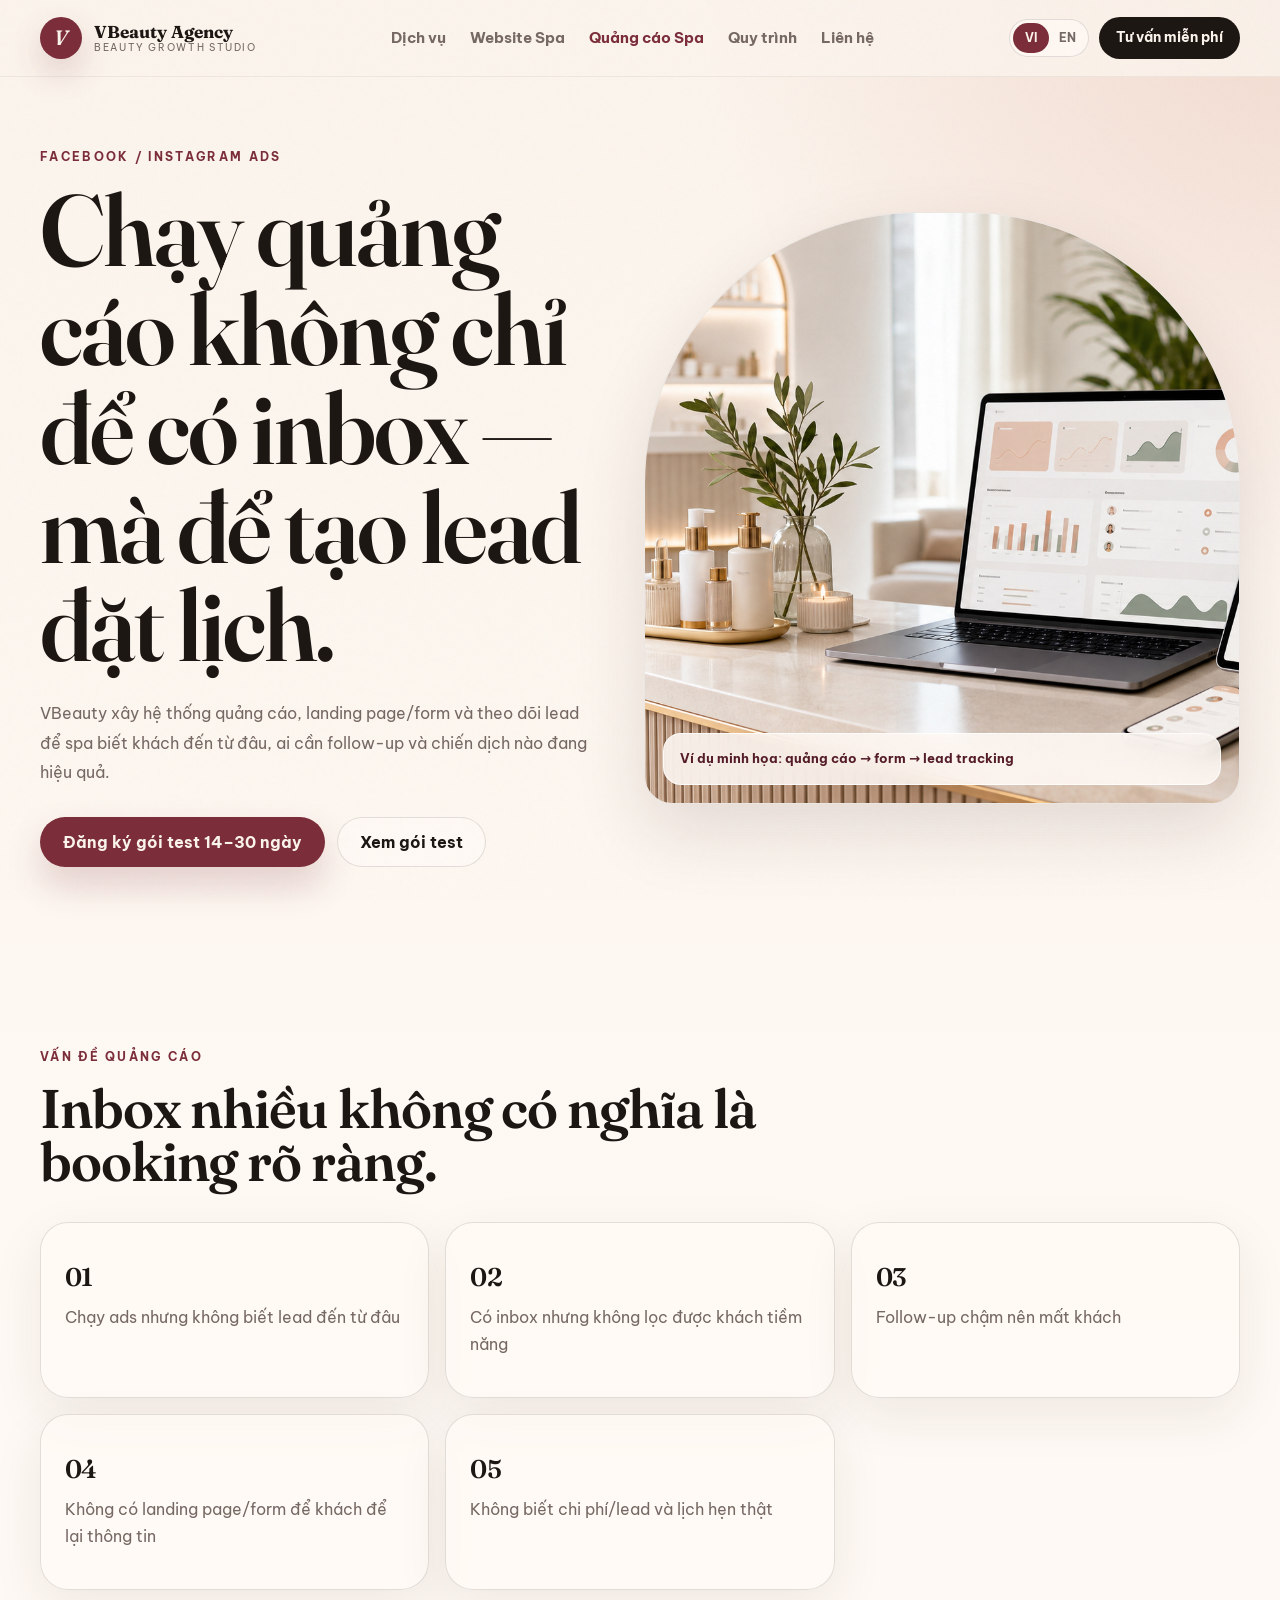
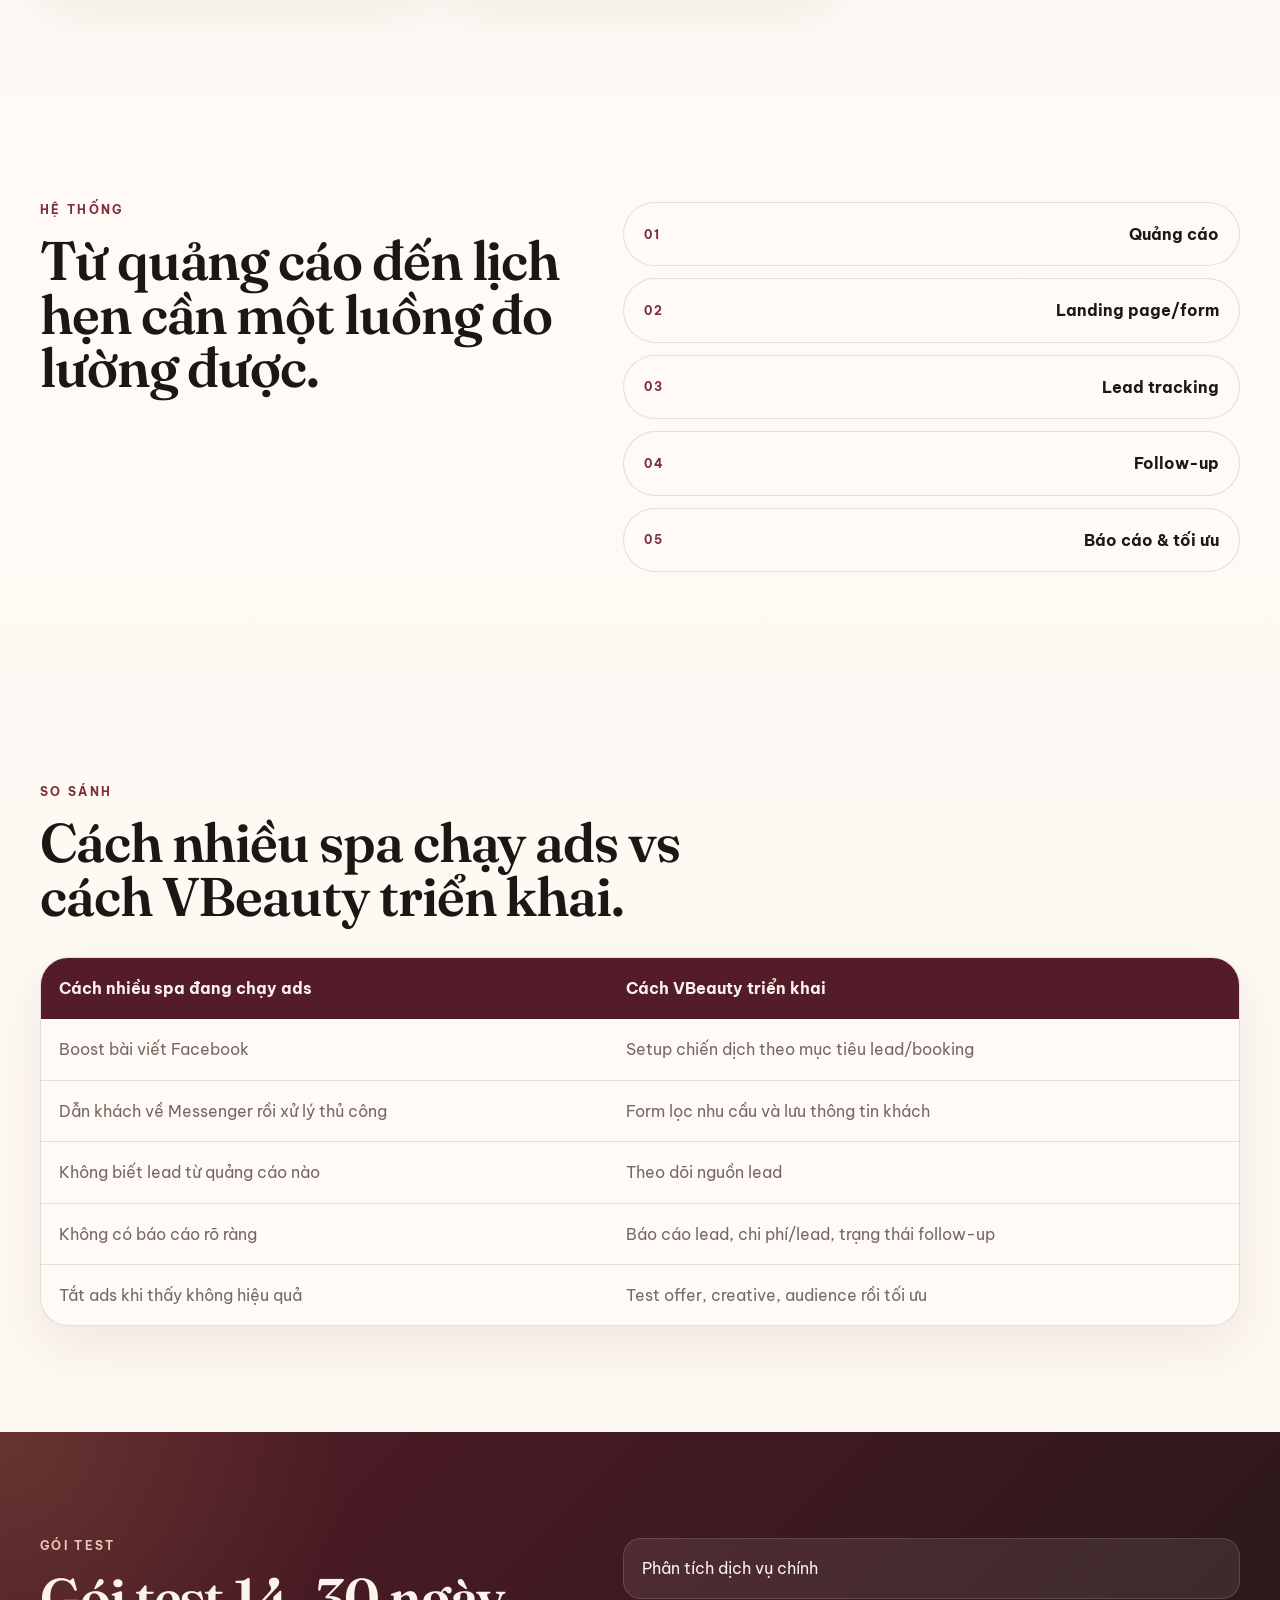
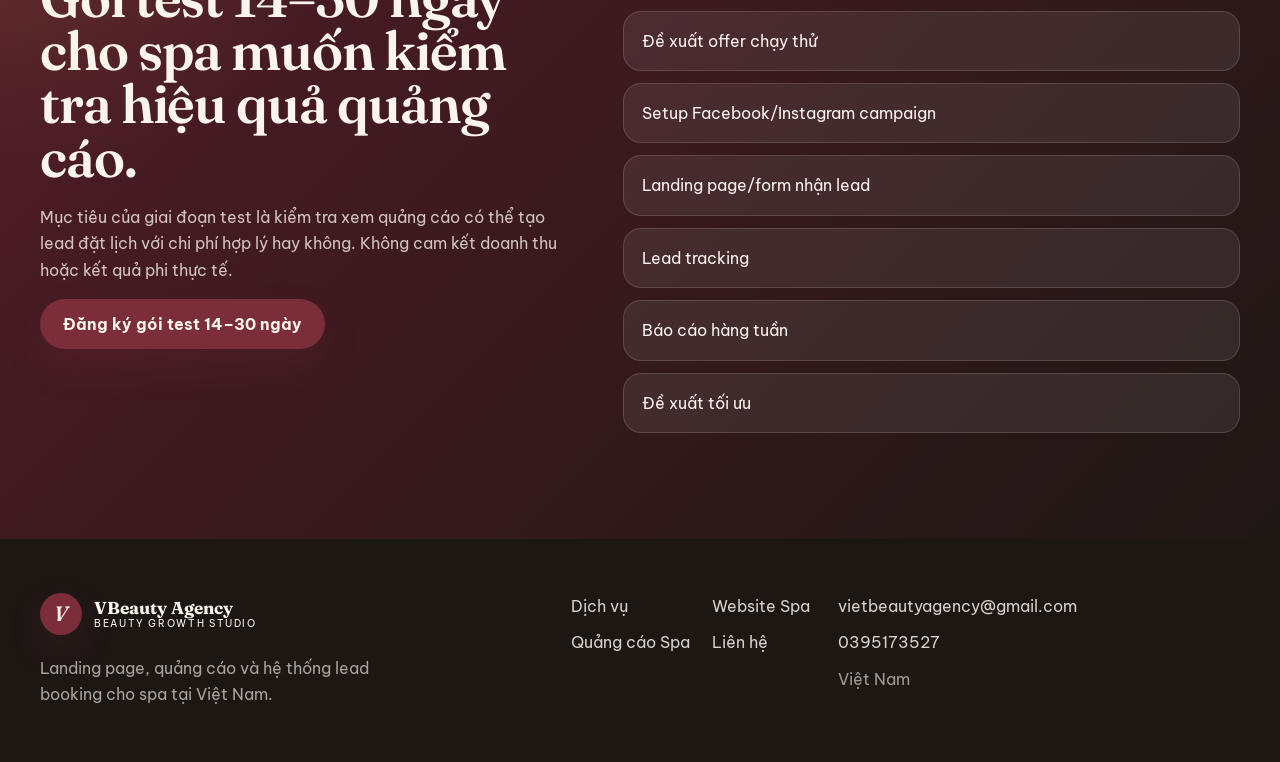
==== commit c6632d8f: "Redesign bilingual beauty agency site" ====
--- a/quang-cao-spa/index.html
+++ b/quang-cao-spa/index.html
@@ -1,189 +1,202 @@
 <!doctype html>
-<html lang="vi">
+<html lang="vi" data-lang="vi">
   <head>
     <meta charset="utf-8">
     <meta name="viewport" content="width=device-width, initial-scale=1">
     <title>Quảng cáo & Lead Booking cho Spa | VBeauty Agency</title>
     <meta
       name="description"
-      content="VBeauty xây hệ thống Facebook/Instagram Ads, landing page/form và theo dõi lead để spa biết khách đến từ đâu và cần follow-up gì."
+      content="Facebook/Instagram Ads, landing page/form và lead tracking cho spa muốn kiểm tra quảng cáo có thể tạo lead đặt lịch với chi phí hợp lý hay không."
     >
-    <meta name="theme-color" content="#fff8f4">
+    <meta name="theme-color" content="#fbf4ec">
     <meta property="og:type" content="website">
     <meta property="og:title" content="Chạy quảng cáo không chỉ để có inbox — mà để tạo lead đặt lịch">
-    <meta
-      property="og:description"
-      content="Hệ thống quảng cáo, form nhận lead, theo dõi booking và báo cáo tối ưu cho spa và beauty business."
-    >
+    <meta property="og:description" content="Hệ thống quảng cáo, landing page/form, lead tracking, follow-up và báo cáo cho spa và beauty business.">
     <meta property="og:image" content="../assets/hero-beauty-agency.png">
     <link rel="icon" href="../assets/favicon.svg" type="image/svg+xml">
     <link rel="preconnect" href="https://fonts.googleapis.com">
     <link rel="preconnect" href="https://fonts.gstatic.com" crossorigin>
-    <link href="https://fonts.googleapis.com/css2?family=Be+Vietnam+Pro:wght@400;500;600;700;800&display=swap" rel="stylesheet">
+    <link href="https://fonts.googleapis.com/css2?family=Be+Vietnam+Pro:wght@400;500;600;700&family=Fraunces:opsz,wght@9..144,400;9..144,500;9..144,600;9..144,700&display=swap" rel="stylesheet">
     <link rel="stylesheet" href="../styles.css">
   </head>
   <body>
-    <a class="skip-link" href="#noi-dung">Bỏ qua đến nội dung chính</a>
+    <a class="skip-link" href="#main">Skip to main content</a>
 
     <header class="site-header" id="top">
-      <div class="container header-inner">
-        <a class="brand" href="/" aria-label="VBeauty Agency">
-          <span class="brand-mark" aria-hidden="true">VB</span>
-          <span class="brand-copy">
+      <div class="container nav-shell">
+        <a class="brand" href="../" aria-label="VBeauty Agency">
+          <span class="brand-mark">V</span>
+          <span>
             <strong>VBeauty Agency</strong>
+            <small>Beauty Growth Studio</small>
           </span>
         </a>
 
-        <button class="nav-toggle" type="button" aria-expanded="false" aria-controls="main-nav" aria-label="Mở menu">
-          <span></span>
+        <button class="menu-toggle" type="button" aria-expanded="false" aria-controls="main-nav" aria-label="Open menu">
           <span></span>
           <span></span>
         </button>
 
-        <nav class="main-nav" id="main-nav" aria-label="Điều hướng chính">
-          <a href="/#dich-vu">Dịch vụ</a>
-          <a href="/website-spa/">Website Spa</a>
-          <a href="/quang-cao-spa/" aria-current="page">Quảng cáo Spa</a>
-          <a href="/#quy-trinh">Quy trình</a>
-          <a href="/#faq">FAQ</a>
-          <a href="/#dat-lich">Liên hệ</a>
+        <nav class="main-nav" id="main-nav" aria-label="Main navigation">
+          <a href="../#services"><span data-lang-block="vi">Dịch vụ</span><span data-lang-block="en">Services</span></a>
+          <a href="../website-spa/"><span data-lang-block="vi">Website Spa</span><span data-lang-block="en">Spa Websites</span></a>
+          <a href="../quang-cao-spa/" aria-current="page"><span data-lang-block="vi">Quảng cáo Spa</span><span data-lang-block="en">Spa Ads</span></a>
+          <a href="../#process"><span data-lang-block="vi">Quy trình</span><span data-lang-block="en">Process</span></a>
+          <a href="../#contact"><span data-lang-block="vi">Liên hệ</span><span data-lang-block="en">Contact</span></a>
         </nav>
 
-        <a class="btn btn-small header-cta" href="/#dat-lich">Tư vấn miễn phí</a>
+        <div class="header-actions">
+          <div class="lang-switch" aria-label="Language switcher">
+            <button type="button" data-set-lang="vi">VI</button>
+            <button type="button" data-set-lang="en">EN</button>
+          </div>
+          <a class="btn btn-dark btn-small" href="../#contact">
+            <span data-lang-block="vi">Tư vấn miễn phí</span>
+            <span data-lang-block="en">Free consult</span>
+          </a>
+        </div>
       </div>
     </header>
 
-    <main id="noi-dung">
-      <section class="offer-hero section">
-        <div class="container offer-hero-grid">
-          <div class="offer-copy">
-            <p class="eyebrow">Facebook/Instagram Ads + Lead Booking</p>
-            <h1>Chạy quảng cáo không chỉ để có inbox — mà để tạo lead đặt lịch</h1>
+    <main id="main">
+      <section class="page-hero">
+        <div class="container page-hero-grid">
+          <div class="page-copy reveal">
+            <p class="eyebrow">Facebook / Instagram Ads</p>
+            <h1 class="display">
+              <span data-lang-block="vi">Chạy quảng cáo không chỉ để có inbox — mà để tạo lead đặt lịch.</span>
+              <span data-lang-block="en">Run ads for booking leads, not just inbox messages.</span>
+            </h1>
             <p class="lead">
-              VBeauty xây hệ thống quảng cáo, landing page/form và theo dõi lead để spa biết khách đến từ đâu, ai cần follow-up và chiến dịch nào đang hiệu quả.
-            </p>
-            <div class="cta-row">
-              <a class="btn btn-primary" href="/#dat-lich">Đăng ký gói test 14–30 ngày</a>
-              <a class="btn btn-secondary" href="#phieu-test">Xem gói test</a>
+              <span data-lang-block="vi">VBeauty xây hệ thống quảng cáo, landing page/form và theo dõi lead để spa biết khách đến từ đâu, ai cần follow-up và chiến dịch nào đang hiệu quả.</span>
+              <span data-lang-block="en">VBeauty builds ads, landing pages/forms and lead tracking so spas know where leads come from, who needs follow-up and which campaigns are working.</span>
+            </p>
+            <div class="button-row">
+              <a class="btn btn-primary" href="../#contact">
+                <span data-lang-block="vi">Đăng ký gói test 14–30 ngày</span>
+                <span data-lang-block="en">Apply for a 14–30 day pilot</span>
+              </a>
+              <a class="btn btn-ghost" href="#pilot">
+                <span data-lang-block="vi">Xem gói test</span>
+                <span data-lang-block="en">View pilot scope</span>
+              </a>
             </div>
           </div>
-
-          <figure class="offer-visual" aria-label="Ví dụ minh họa hệ thống quảng cáo và theo dõi lead">
-            <img src="../assets/hero-beauty-agency.png" alt="Không gian spa cao cấp với thiết bị hiển thị dashboard và lịch đặt hẹn">
-            <figcaption>Ví dụ minh họa hệ thống quảng cáo, form và theo dõi lead</figcaption>
+          <figure class="page-media reveal delay-2">
+            <img src="../assets/hero-beauty-agency.png" alt="Premium spa interior with dashboard and booking calendar mockup">
+            <figcaption class="media-note">
+              <span data-lang-block="vi">Ví dụ minh họa: quảng cáo → form → lead tracking</span>
+              <span data-lang-block="en">Illustrative example: ads to form to lead tracking</span>
+            </figcaption>
           </figure>
         </div>
       </section>
 
-      <section class="section band-soft" id="van-de">
+      <section class="section surface">
         <div class="container">
-          <div class="section-heading">
-            <p class="eyebrow">Vấn đề quảng cáo</p>
-            <h2>Chạy ads có inbox nhưng vẫn khó biết khách nào thật sự đáng follow-up</h2>
-          </div>
-          <div class="offer-card-grid">
-            <article class="offer-card">Chạy ads nhưng không biết lead đến từ đâu</article>
-            <article class="offer-card">Có inbox nhưng không lọc được khách tiềm năng</article>
-            <article class="offer-card">Follow-up chậm nên mất khách</article>
-            <article class="offer-card">Không có landing page/form để khách để lại thông tin</article>
-            <article class="offer-card">Không biết chi phí/lead và lịch hẹn thật</article>
-          </div>
-        </div>
-      </section>
-
-      <section class="section" id="he-thong">
+          <div class="section-kicker reveal">
+            <p class="eyebrow">
+              <span data-lang-block="vi">Vấn đề quảng cáo</span>
+              <span data-lang-block="en">Advertising gaps</span>
+            </p>
+            <h2 class="display-sm">
+              <span data-lang-block="vi">Inbox nhiều không có nghĩa là booking rõ ràng.</span>
+              <span data-lang-block="en">More inbox messages do not always mean clearer bookings.</span>
+            </h2>
+          </div>
+          <div class="cards-grid">
+            <article class="info-card reveal"><h3>01</h3><p>Chạy ads nhưng không biết lead đến từ đâu</p></article>
+            <article class="info-card reveal delay-1"><h3>02</h3><p>Có inbox nhưng không lọc được khách tiềm năng</p></article>
+            <article class="info-card reveal delay-2"><h3>03</h3><p>Follow-up chậm nên mất khách</p></article>
+            <article class="info-card reveal"><h3>04</h3><p>Không có landing page/form để khách để lại thông tin</p></article>
+            <article class="info-card reveal delay-1"><h3>05</h3><p>Không biết chi phí/lead và lịch hẹn thật</p></article>
+          </div>
+        </div>
+      </section>
+
+      <section class="section">
+        <div class="container split-grid">
+          <div class="reveal">
+            <p class="eyebrow">
+              <span data-lang-block="vi">Hệ thống</span>
+              <span data-lang-block="en">The funnel</span>
+            </p>
+            <h2 class="display-sm">
+              <span data-lang-block="vi">Từ quảng cáo đến lịch hẹn cần một luồng đo lường được.</span>
+              <span data-lang-block="en">From ad click to appointment, every step should be trackable.</span>
+            </h2>
+          </div>
+          <div class="funnel reveal delay-1">
+            <div><span>01</span><strong>Quảng cáo</strong></div>
+            <div><span>02</span><strong>Landing page/form</strong></div>
+            <div><span>03</span><strong>Lead tracking</strong></div>
+            <div><span>04</span><strong>Follow-up</strong></div>
+            <div><span>05</span><strong>Báo cáo & tối ưu</strong></div>
+          </div>
+        </div>
+      </section>
+
+      <section class="section surface">
         <div class="container">
-          <div class="section-heading">
-            <p class="eyebrow">Hệ thống triển khai</p>
-            <h2>Từ quảng cáo đến lịch hẹn cần một quy trình theo dõi rõ ràng</h2>
-          </div>
-          <div class="funnel-track" aria-label="Quy trình quảng cáo tạo lead">
-            <div>Quảng cáo</div>
-            <div>Landing page/form</div>
-            <div>Lead tracking</div>
-            <div>Follow-up</div>
-            <div>Báo cáo & tối ưu</div>
-          </div>
-        </div>
-      </section>
-
-      <section class="section band-white" id="so-sanh">
-        <div class="container">
-          <div class="section-heading">
-            <p class="eyebrow">So sánh</p>
-            <h2>Cách nhiều spa chạy ads vs cách VBeauty triển khai</h2>
-          </div>
-          <div class="comparison-table-wrap">
-            <table class="comparison-table">
+          <div class="section-kicker reveal">
+            <p class="eyebrow">
+              <span data-lang-block="vi">So sánh</span>
+              <span data-lang-block="en">Comparison</span>
+            </p>
+            <h2 class="display-sm">
+              <span data-lang-block="vi">Cách nhiều spa chạy ads vs cách VBeauty triển khai.</span>
+              <span data-lang-block="en">Common spa ad setup vs the VBeauty approach.</span>
+            </h2>
+          </div>
+          <div class="table-wrap reveal">
+            <table>
               <thead>
                 <tr>
-                  <th>Cách nhiều spa đang chạy ads</th>
-                  <th>Cách VBeauty triển khai</th>
+                  <th><span data-lang-block="vi">Cách nhiều spa đang chạy ads</span><span data-lang-block="en">Common ad approach</span></th>
+                  <th><span data-lang-block="vi">Cách VBeauty triển khai</span><span data-lang-block="en">VBeauty implementation</span></th>
                 </tr>
               </thead>
               <tbody>
-                <tr>
-                  <td>Boost bài viết Facebook</td>
-                  <td>Setup chiến dịch theo mục tiêu lead/booking</td>
-                </tr>
-                <tr>
-                  <td>Dẫn khách về Messenger rồi xử lý thủ công</td>
-                  <td>Form lọc nhu cầu và lưu thông tin khách</td>
-                </tr>
-                <tr>
-                  <td>Không biết lead từ quảng cáo nào</td>
-                  <td>Theo dõi nguồn lead</td>
-                </tr>
-                <tr>
-                  <td>Không có báo cáo rõ ràng</td>
-                  <td>Báo cáo lead, chi phí/lead, trạng thái follow-up</td>
-                </tr>
-                <tr>
-                  <td>Tắt ads khi thấy không hiệu quả</td>
-                  <td>Test offer, creative, audience rồi tối ưu</td>
-                </tr>
+                <tr><td>Boost bài viết Facebook</td><td>Setup chiến dịch theo mục tiêu lead/booking</td></tr>
+                <tr><td>Dẫn khách về Messenger rồi xử lý thủ công</td><td>Form lọc nhu cầu và lưu thông tin khách</td></tr>
+                <tr><td>Không biết lead từ quảng cáo nào</td><td>Theo dõi nguồn lead</td></tr>
+                <tr><td>Không có báo cáo rõ ràng</td><td>Báo cáo lead, chi phí/lead, trạng thái follow-up</td></tr>
+                <tr><td>Tắt ads khi thấy không hiệu quả</td><td>Test offer, creative, audience rồi tối ưu</td></tr>
               </tbody>
             </table>
           </div>
         </div>
       </section>
 
-      <section class="section pilot-section" id="phieu-test">
-        <div class="container pilot-grid">
-          <div class="pilot-copy">
-            <p class="eyebrow">Giai đoạn kiểm tra</p>
-            <h2>Gói test 14–30 ngày cho spa muốn kiểm tra hiệu quả quảng cáo</h2>
+      <section class="section band-dark" id="pilot">
+        <div class="container split-grid">
+          <div class="reveal">
+            <p class="eyebrow light">
+              <span data-lang-block="vi">Gói test</span>
+              <span data-lang-block="en">Pilot offer</span>
+            </p>
+            <h2 class="display-sm">
+              <span data-lang-block="vi">Gói test 14–30 ngày cho spa muốn kiểm tra hiệu quả quảng cáo.</span>
+              <span data-lang-block="en">A 14–30 day pilot for spas that want to test ads before committing long term.</span>
+            </h2>
             <p>
-              Mục tiêu của giai đoạn test là kiểm tra xem quảng cáo có thể tạo lead đặt lịch với chi phí hợp lý hay không.
-            </p>
-            <p class="note">
-              Không cam kết doanh thu hoặc kết quả phi thực tế. Kết quả còn phụ thuộc vào dịch vụ, giá, ưu đãi, khu vực và tốc độ tư vấn của spa.
-            </p>
-            <a class="btn btn-primary" href="/#dat-lich">Đăng ký gói test 14–30 ngày</a>
-          </div>
-          <div class="pilot-card">
-            <h3>Gói test bao gồm</h3>
-            <ul>
-              <li>Phân tích dịch vụ chính</li>
-              <li>Đề xuất offer chạy thử</li>
-              <li>Setup Facebook/Instagram campaign</li>
-              <li>Landing page/form nhận lead</li>
-              <li>Lead tracking</li>
-              <li>Báo cáo hàng tuần</li>
-              <li>Đề xuất tối ưu</li>
-            </ul>
-          </div>
-        </div>
-      </section>
-
-      <section class="section final-cta">
-        <div class="container final-cta-inner">
-          <p class="eyebrow">Bắt đầu nhỏ, đo lường rõ</p>
-          <h2>Muốn test quảng cáo trước khi cam kết dài hạn?</h2>
-          <p>
-            Để lại thông tin để VBeauty xem dịch vụ, khu vực và ngân sách dự kiến của spa trước khi đề xuất gói test phù hợp.
-          </p>
-          <a class="btn btn-primary" href="/#dat-lich">Đăng ký gói test 14–30 ngày</a>
+              <span data-lang-block="vi">Mục tiêu của giai đoạn test là kiểm tra xem quảng cáo có thể tạo lead đặt lịch với chi phí hợp lý hay không. Không cam kết doanh thu hoặc kết quả phi thực tế.</span>
+              <span data-lang-block="en">The goal is to test whether ads can generate booking leads at a reasonable cost. We do not guarantee revenue or unrealistic outcomes.</span>
+            </p>
+            <a class="btn btn-primary" href="../#contact">
+              <span data-lang-block="vi">Đăng ký gói test 14–30 ngày</span>
+              <span data-lang-block="en">Apply for the pilot</span>
+            </a>
+          </div>
+          <ul class="check-list reveal delay-1">
+            <li>Phân tích dịch vụ chính</li>
+            <li>Đề xuất offer chạy thử</li>
+            <li>Setup Facebook/Instagram campaign</li>
+            <li>Landing page/form nhận lead</li>
+            <li>Lead tracking</li>
+            <li>Báo cáo hàng tuần</li>
+            <li>Đề xuất tối ưu</li>
+          </ul>
         </div>
       </section>
     </main>
@@ -191,26 +204,25 @@
     <footer class="site-footer">
       <div class="container footer-grid">
         <div>
-          <a class="brand footer-brand" href="/" aria-label="VBeauty Agency">
-            <span class="brand-mark" aria-hidden="true">VB</span>
-            <span class="brand-copy">
+          <a class="brand footer-brand" href="../" aria-label="VBeauty Agency">
+            <span class="brand-mark">V</span>
+            <span>
               <strong>VBeauty Agency</strong>
-              <span>Facebook Ads & Landing Page cho Spa, Salon và Beauty Business tại Việt Nam</span>
+              <small>Beauty Growth Studio</small>
             </span>
           </a>
-        </div>
-        <nav class="footer-nav" aria-label="Liên kết chân trang">
-          <a href="/#dich-vu">Dịch vụ</a>
-          <a href="/website-spa/">Website Spa</a>
-          <a href="/quang-cao-spa/">Quảng cáo Spa</a>
-          <a href="/#quy-trinh">Quy trình</a>
-          <a href="/#faq">FAQ</a>
-          <a href="/#dat-lich">Liên hệ</a>
+          <p><span data-lang-block="vi">Landing page, quảng cáo và hệ thống lead booking cho spa tại Việt Nam.</span><span data-lang-block="en">Landing pages, ads and lead booking systems for beauty businesses in Vietnam.</span></p>
+        </div>
+        <nav class="footer-links" aria-label="Footer links">
+          <a href="../#services"><span data-lang-block="vi">Dịch vụ</span><span data-lang-block="en">Services</span></a>
+          <a href="../website-spa/"><span data-lang-block="vi">Website Spa</span><span data-lang-block="en">Spa Website</span></a>
+          <a href="../quang-cao-spa/"><span data-lang-block="vi">Quảng cáo Spa</span><span data-lang-block="en">Spa Ads</span></a>
+          <a href="../#contact"><span data-lang-block="vi">Liên hệ</span><span data-lang-block="en">Contact</span></a>
         </nav>
         <div class="footer-contact">
-          <a href="mailto:vietbeautyagency@gmail.com">Email: vietbeautyagency@gmail.com</a>
-          <a href="tel:0395173527">Điện thoại/Zalo: 0395173527</a>
-          <span>Địa điểm: Việt Nam</span>
+          <a href="mailto:vietbeautyagency@gmail.com">vietbeautyagency@gmail.com</a>
+          <a href="tel:0395173527">0395173527</a>
+          <span>Việt Nam</span>
         </div>
       </div>
     </footer>
--- a/styles.css
+++ b/styles.css
@@ -1,20 +1,17 @@
 :root {
-  --ink: #231d1b;
-  --muted: #6d625f;
-  --soft: #fff8f4;
-  --soft-2: #f8eee8;
-  --rose: #dca9a9;
-  --rose-deep: #a96363;
-  --gold: #bd9148;
-  --gold-dark: #8b642c;
-  --green: #516f63;
-  --green-dark: #2f4b42;
-  --paper: #ffffff;
-  --line: #eaded6;
-  --shadow: 0 18px 48px rgba(91, 62, 48, 0.12);
-  --shadow-soft: 0 12px 30px rgba(91, 62, 48, 0.08);
-  --radius: 8px;
-  --container: 1180px;
+  --ivory: #fbf4ec;
+  --cream: #f1e5d8;
+  --paper: #fffaf5;
+  --wine: #7b2d3a;
+  --wine-deep: #541c28;
+  --blush: #eac5b8;
+  --gold: #c7a35b;
+  --ink: #1d1714;
+  --muted: #766863;
+  --line: rgba(29, 23, 20, 0.12);
+  --shadow: 0 28px 70px rgba(64, 34, 30, 0.13);
+  --radius: 28px;
+  --container: 1200px;
 }
 
 * {
@@ -25,13 +22,32 @@
   scroll-behavior: smooth;
 }
 
+html[data-lang="vi"] [data-lang-block="en"],
+html[data-lang="en"] [data-lang-block="vi"] {
+  display: none !important;
+}
+
 body {
   margin: 0;
+  overflow-x: hidden;
   color: var(--ink);
-  background: var(--paper);
-  font-family: "Be Vietnam Pro", "Segoe UI", system-ui, -apple-system, BlinkMacSystemFont, Arial, sans-serif;
+  background:
+    radial-gradient(circle at top right, rgba(234, 197, 184, 0.54), transparent 36rem),
+    linear-gradient(180deg, var(--ivory), #fffaf5 48%, var(--ivory));
+  font-family: "Be Vietnam Pro", "Segoe UI", system-ui, sans-serif;
   font-synthesis: none;
   line-height: 1.65;
+}
+
+body::before {
+  content: "";
+  position: fixed;
+  inset: 0;
+  z-index: 999;
+  pointer-events: none;
+  opacity: 0.035;
+  background-image: url("data:image/svg+xml,%3Csvg viewBox='0 0 220 220' xmlns='http://www.w3.org/2000/svg'%3E%3Cfilter id='n'%3E%3CfeTurbulence type='fractalNoise' baseFrequency='0.85' numOctaves='3' stitchTiles='stitch'/%3E%3C/filter%3E%3Crect width='100%25' height='100%25' filter='url(%23n)' opacity='0.75'/%3E%3C/svg%3E");
+  mix-blend-mode: multiply;
 }
 
 body.nav-open {
@@ -61,16 +77,16 @@
 .skip-link {
   position: absolute;
   left: -999px;
-  top: 12px;
-  z-index: 100;
+  top: 14px;
+  z-index: 1000;
   padding: 10px 14px;
-  border-radius: var(--radius);
-  color: #ffffff;
-  background: var(--green-dark);
+  border-radius: 999px;
+  color: var(--ivory);
+  background: var(--wine-deep);
 }
 
 .skip-link:focus {
-  left: 12px;
+  left: 14px;
 }
 
 .container {
@@ -78,31 +94,17 @@
   margin: 0 auto;
 }
 
-.section {
-  padding: 72px 0;
-}
-
-.band-soft {
-  background: var(--soft);
-}
-
-.band-white {
-  background:
-    linear-gradient(180deg, rgba(255, 248, 244, 0.82), rgba(255, 255, 255, 0.96)),
-    var(--paper);
-}
-
 .site-header {
   position: sticky;
   top: 0;
-  z-index: 50;
-  border-bottom: 1px solid rgba(234, 222, 214, 0.86);
-  background: rgba(255, 255, 255, 0.92);
-  backdrop-filter: blur(18px);
-}
-
-.header-inner {
-  min-height: 72px;
+  z-index: 60;
+  border-bottom: 1px solid rgba(29, 23, 20, 0.06);
+  background: rgba(251, 244, 236, 0.84);
+  backdrop-filter: blur(20px);
+}
+
+.nav-shell {
+  min-height: 76px;
   display: flex;
   align-items: center;
   justify-content: space-between;
@@ -118,75 +120,93 @@
 }
 
 .brand-mark {
+  width: 42px;
+  height: 42px;
+  flex: 0 0 42px;
+  display: grid;
+  place-items: center;
+  border-radius: 50%;
+  color: var(--ivory);
+  background: var(--wine);
+  font-family: "Fraunces", "Be Vietnam Pro", serif;
+  font-size: 1.3rem;
+  font-style: italic;
+  font-weight: 600;
+  box-shadow: 0 14px 32px rgba(123, 45, 58, 0.2);
+}
+
+.brand strong {
+  display: block;
+  color: var(--ink);
+  font-family: "Fraunces", "Be Vietnam Pro", serif;
+  font-size: 1.08rem;
+  line-height: 1.1;
+}
+
+.brand small {
+  display: block;
+  margin-top: 1px;
+  color: var(--muted);
+  font-size: 0.64rem;
+  letter-spacing: 0.16em;
+  line-height: 1.2;
+  text-transform: uppercase;
+}
+
+.main-nav {
+  display: none;
+}
+
+.main-nav a,
+.footer-links a {
+  text-decoration: none;
+}
+
+.menu-toggle {
   width: 44px;
   height: 44px;
-  flex: 0 0 44px;
-  display: grid;
-  place-items: center;
+  display: grid;
+  place-content: center;
+  gap: 7px;
+  border: 1px solid var(--line);
   border-radius: 50%;
-  color: #ffffff;
-  background:
-    linear-gradient(145deg, rgba(255, 255, 255, 0.22), rgba(255, 255, 255, 0)),
-    linear-gradient(135deg, var(--green-dark), var(--gold));
-  box-shadow: 0 10px 24px rgba(47, 75, 66, 0.2);
+  background: rgba(255, 250, 245, 0.72);
+}
+
+.menu-toggle span {
+  width: 18px;
+  height: 1.5px;
+  display: block;
+  background: var(--ink);
+}
+
+.header-actions {
+  display: none;
+}
+
+.lang-switch {
+  display: inline-flex;
+  padding: 3px;
+  border: 1px solid var(--line);
+  border-radius: 999px;
+  background: rgba(255, 250, 245, 0.72);
+}
+
+.lang-switch button {
+  min-width: 36px;
+  min-height: 30px;
+  border: 0;
+  border-radius: 999px;
+  color: var(--muted);
+  background: transparent;
+  font-size: 0.74rem;
   font-weight: 700;
-  letter-spacing: 0;
-}
-
-.brand-copy {
-  min-width: 0;
-}
-
-.brand strong {
-  display: block;
-  color: var(--green-dark);
-  font-size: 1rem;
-  line-height: 1.2;
-}
-
-.brand span span {
-  display: block;
-  max-width: 270px;
-  color: var(--muted);
-  font-size: 0.78rem;
-  line-height: 1.25;
-}
-
-.main-nav {
-  display: none;
-}
-
-.main-nav a,
-.footer-nav a {
-  text-decoration: none;
-}
-
-.main-nav a[aria-current="page"] {
-  color: var(--green-dark);
-}
-
-.nav-toggle {
-  width: 44px;
-  height: 44px;
-  display: inline-grid;
-  place-content: center;
-  gap: 5px;
-  border: 1px solid var(--line);
-  border-radius: var(--radius);
-  color: var(--green-dark);
-  background: #ffffff;
-}
-
-.nav-toggle span {
-  width: 20px;
-  height: 2px;
-  display: block;
-  border-radius: 999px;
-  background: currentColor;
-}
-
-.header-cta {
-  display: none;
+}
+
+html[data-lang="vi"] .lang-switch [data-set-lang="vi"],
+html[data-lang="en"] .lang-switch [data-set-lang="en"] {
+  color: var(--ivory);
+  background: var(--wine);
 }
 
 .btn {
@@ -194,15 +214,15 @@
   display: inline-flex;
   align-items: center;
   justify-content: center;
-  gap: 8px;
-  padding: 13px 20px;
+  gap: 10px;
+  padding: 14px 22px;
   border: 1px solid transparent;
-  border-radius: var(--radius);
+  border-radius: 999px;
   font-weight: 700;
+  line-height: 1.25;
   text-align: center;
   text-decoration: none;
-  line-height: 1.35;
-  transition: transform 180ms ease, box-shadow 180ms ease, background 180ms ease, border-color 180ms ease;
+  transition: transform 200ms ease, box-shadow 200ms ease, border-color 200ms ease, background 200ms ease;
 }
 
 .btn:hover {
@@ -210,48 +230,67 @@
 }
 
 .btn-primary {
-  color: #ffffff;
-  background: linear-gradient(135deg, var(--green-dark), var(--green));
-  box-shadow: 0 14px 28px rgba(47, 75, 66, 0.22);
-}
-
-.btn-secondary {
-  color: var(--green-dark);
+  color: var(--ivory);
+  background: var(--wine);
+  box-shadow: 0 18px 36px rgba(123, 45, 58, 0.2);
+}
+
+.btn-primary:hover {
+  background: var(--wine-deep);
+}
+
+.btn-dark {
+  color: var(--ivory);
+  background: var(--ink);
+}
+
+.btn-ghost {
+  color: var(--ink);
   border-color: var(--line);
-  background: rgba(255, 255, 255, 0.86);
+  background: rgba(255, 250, 245, 0.72);
 }
 
 .btn-small {
   min-height: 42px;
   padding: 11px 16px;
-  font-size: 0.92rem;
+  font-size: 0.86rem;
 }
 
 .hero {
-  min-height: calc(100vh - 72px);
+  min-height: calc(100vh - 76px);
   display: grid;
   align-items: center;
-  overflow: hidden;
-  padding: 56px 0 64px;
-  background:
-    linear-gradient(115deg, rgba(255, 248, 244, 0.95) 0%, rgba(255, 255, 255, 0.98) 46%, rgba(248, 238, 232, 0.78) 100%);
-}
-
-.hero-grid {
-  display: grid;
-  gap: 36px;
+  padding: 64px 0 78px;
+}
+
+.hero-grid,
+.split-grid,
+.contact-grid {
+  display: grid;
+  gap: 34px;
+}
+
+.hero-copy {
+  position: relative;
+  z-index: 2;
 }
 
 .eyebrow {
-  margin: 0 0 12px;
-  color: var(--rose-deep);
+  margin: 0 0 16px;
+  color: var(--wine);
+  font-size: 0.76rem;
   font-weight: 700;
-  font-size: 0.76rem;
+  letter-spacing: 0.19em;
   line-height: 1.35;
   text-transform: uppercase;
-  letter-spacing: 0;
-}
-
+}
+
+.eyebrow.light {
+  color: var(--blush);
+}
+
+.display,
+.display-sm,
 h1,
 h2,
 h3,
@@ -259,465 +298,249 @@
   margin-top: 0;
 }
 
+.display,
+.display-sm,
 h1,
 h2,
 h3 {
   color: var(--ink);
-  line-height: 1.12;
-  letter-spacing: 0;
-  font-weight: 700;
-}
-
-h1 {
+  font-family: "Fraunces", "Be Vietnam Pro", serif;
+  font-weight: 600;
+  letter-spacing: -0.02em;
+  line-height: 0.98;
+}
+
+.display {
+  max-width: 860px;
+  margin-bottom: 24px;
+  font-size: 3rem;
+}
+
+.display-sm {
   max-width: 760px;
   margin-bottom: 20px;
-  font-size: 2.15rem;
-}
-
-h2 {
-  margin-bottom: 18px;
-  font-size: 1.78rem;
-}
-
-h3 {
-  margin-bottom: 10px;
-  font-size: 1.12rem;
+  font-size: 2.2rem;
 }
 
 .lead {
   max-width: 720px;
-  margin-bottom: 28px;
+  margin-bottom: 30px;
   color: var(--muted);
-  font-size: 1.05rem;
-}
-
-.cta-row {
+  font-size: 1.03rem;
+  line-height: 1.78;
+}
+
+.button-row {
   display: flex;
   flex-direction: column;
   gap: 12px;
 }
 
-.hero-trust {
+.trust-line {
   display: flex;
   flex-wrap: wrap;
   gap: 10px;
-  margin-top: 24px;
-  color: var(--green-dark);
-  font-size: 0.9rem;
+  margin-top: 34px;
+}
+
+.trust-line span {
+  padding: 9px 12px;
+  border: 1px solid var(--line);
+  border-radius: 999px;
+  color: var(--wine-deep);
+  background: rgba(255, 250, 245, 0.78);
+  font-size: 0.82rem;
   font-weight: 700;
 }
 
-.hero-trust span {
-  padding: 8px 11px;
-  border: 1px solid rgba(189, 145, 72, 0.22);
-  border-radius: var(--radius);
-  background: rgba(255, 255, 255, 0.72);
-}
-
-.hero-visual {
+.hero-media,
+.page-media {
   position: relative;
   margin: 0;
-  min-height: 360px;
-  border-radius: var(--radius);
+  overflow: hidden;
+  border: 1px solid rgba(29, 23, 20, 0.08);
+  border-radius: 46% 46% var(--radius) var(--radius);
+  background: var(--paper);
   box-shadow: var(--shadow);
-  overflow: hidden;
-  isolation: isolate;
-}
-
-.hero-visual::after {
-  content: "";
+}
+
+.hero-media img,
+.page-media img {
+  width: 100%;
+  min-height: 420px;
+  object-fit: cover;
+}
+
+.media-note {
   position: absolute;
-  inset: 0;
-  background: linear-gradient(180deg, rgba(255, 255, 255, 0) 46%, rgba(47, 75, 66, 0.18));
-  pointer-events: none;
-}
-
-.hero-visual img {
-  width: 100%;
-  height: 100%;
-  min-height: 360px;
-  object-fit: cover;
-}
-
-.visual-card {
-  position: absolute;
-  z-index: 2;
-  width: min(210px, 52vw);
-  padding: 14px;
-  border: 1px solid rgba(255, 255, 255, 0.74);
-  border-radius: var(--radius);
-  background: rgba(255, 255, 255, 0.86);
-  box-shadow: 0 14px 30px rgba(47, 75, 66, 0.14);
-  backdrop-filter: blur(14px);
-}
-
-.visual-card span,
-.visual-card small {
-  display: block;
-  color: var(--muted);
-  line-height: 1.3;
-}
-
-.visual-card strong {
-  display: block;
-  color: var(--green-dark);
-  font-size: 2rem;
-  line-height: 1;
-}
-
-.visual-card-top {
-  top: 18px;
   left: 18px;
-}
-
-.visual-card-bottom {
   right: 18px;
   bottom: 18px;
-}
-
-.section-heading {
-  max-width: 780px;
-  margin: 0 auto 34px;
-  text-align: center;
-}
-
-.section-heading.align-left {
-  margin-left: 0;
-  text-align: left;
-}
-
-.section-heading p:not(.eyebrow),
-.demo-section p,
-.pilot-copy p,
-.final-cta p {
-  color: var(--muted);
-}
-
-.card-grid {
+  padding: 14px 16px;
+  border: 1px solid rgba(255, 255, 255, 0.8);
+  border-radius: 18px;
+  color: var(--wine-deep);
+  background: rgba(255, 250, 245, 0.88);
+  font-size: 0.82rem;
+  font-weight: 700;
+  backdrop-filter: blur(12px);
+}
+
+.marquee-band {
+  overflow: hidden;
+  border-top: 1px solid var(--line);
+  border-bottom: 1px solid var(--line);
+  background: rgba(241, 229, 216, 0.58);
+}
+
+.marquee-track {
+  width: max-content;
+  display: flex;
+  gap: 42px;
+  padding: 22px 0;
+  color: rgba(29, 23, 20, 0.46);
+  font-family: "Fraunces", "Be Vietnam Pro", serif;
+  font-size: 1.55rem;
+  white-space: nowrap;
+  animation: marquee 34s linear infinite;
+}
+
+@keyframes marquee {
+  to {
+    transform: translateX(-50%);
+  }
+}
+
+.section {
+  padding: 82px 0;
+}
+
+.section-kicker {
+  max-width: 820px;
+  margin-bottom: 34px;
+}
+
+.surface {
+  background: rgba(255, 250, 245, 0.58);
+}
+
+.offer-grid,
+.support-grid,
+.process-grid,
+.cards-grid {
   display: grid;
   gap: 16px;
 }
 
+.offer-card,
+.mini-card,
+.process-card,
 .info-card,
-.service-card,
-.metric-card,
-.process-item,
-.pilot-card,
-.booking-form,
-.faq-item {
+.comparison-card,
+.lead-form,
+.text-panel {
   border: 1px solid var(--line);
   border-radius: var(--radius);
-  background: #ffffff;
-  box-shadow: var(--shadow-soft);
-}
-
+  background: rgba(255, 250, 245, 0.76);
+  box-shadow: 0 18px 52px rgba(64, 34, 30, 0.08);
+}
+
+.offer-card {
+  min-height: 330px;
+  display: flex;
+  flex-direction: column;
+  padding: 28px;
+  text-decoration: none;
+}
+
+.offer-card.featured {
+  background: linear-gradient(140deg, rgba(255, 250, 245, 0.9), rgba(241, 229, 216, 0.76));
+}
+
+.card-number,
+.process-card span,
+.funnel span {
+  color: var(--wine);
+  font-size: 0.72rem;
+  font-weight: 700;
+  letter-spacing: 0.18em;
+  text-transform: uppercase;
+}
+
+.offer-card h3,
+.mini-card h3,
+.process-card h3,
+.info-card h3,
+.comparison-card h3 {
+  margin: 18px 0 14px;
+  font-size: 1.6rem;
+}
+
+.offer-card p,
+.mini-card p,
+.process-card p,
+.info-card p,
+.comparison-card p,
+.text-panel p,
+.contact-copy p,
+.band-dark p,
+.site-footer p {
+  color: var(--muted);
+}
+
+.offer-card strong {
+  margin-top: auto;
+  color: var(--wine);
+}
+
+.support-grid {
+  margin-top: 16px;
+}
+
+.mini-card,
+.process-card,
 .info-card,
-.service-card {
-  padding: 22px;
-}
-
-.info-card {
-  display: grid;
-  grid-template-columns: 42px 1fr;
-  gap: 14px;
-  align-items: start;
-}
-
-.card-icon {
-  width: 42px;
-  height: 42px;
-  display: grid;
-  place-items: center;
-  border-radius: var(--radius);
-  color: var(--green-dark);
-  background: var(--soft-2);
-  font-weight: 700;
-}
-
-.info-card p,
-.service-card p,
-.process-item p,
-.metric-card p {
-  margin: 0;
-  color: var(--muted);
-}
-
-.service-card {
-  position: relative;
-  min-height: 180px;
-  overflow: hidden;
-}
-
-.service-card::before {
-  content: "";
-  position: absolute;
-  left: 22px;
-  right: 22px;
-  top: 0;
-  height: 4px;
-  background: linear-gradient(90deg, var(--rose), var(--gold), var(--green));
-}
-
-.service-card strong {
-  display: block;
-  margin-bottom: 10px;
-  color: var(--green-dark);
-  font-size: 1.06rem;
-}
-
-.offer-link-row {
-  display: grid;
-  gap: 14px;
-  margin-top: 20px;
-}
-
-.offer-link-card {
-  display: grid;
-  gap: 6px;
-  padding: 20px;
-  border: 1px solid var(--line);
-  border-radius: var(--radius);
-  color: var(--green-dark);
-  background: #ffffff;
-  box-shadow: var(--shadow-soft);
-  text-decoration: none;
-}
-
-.offer-link-card span {
-  color: var(--rose-deep);
-  font-size: 0.84rem;
-  font-weight: 700;
-  text-transform: uppercase;
-}
-
-.offer-link-card strong {
-  font-size: 1.06rem;
-  line-height: 1.35;
-}
-
-.split-grid,
-.demo-grid,
-.pilot-grid,
-.booking-grid,
-.faq-grid,
-.kpi-grid {
-  display: grid;
-  gap: 32px;
-}
-
-.step-list {
-  display: grid;
-  gap: 14px;
-}
-
-.step-item {
-  display: grid;
-  grid-template-columns: 46px 1fr;
-  gap: 14px;
-  align-items: start;
-  padding: 18px;
-  border-left: 3px solid var(--gold);
-  border-radius: var(--radius);
-  background: var(--soft);
-}
-
-.step-number,
-.process-number {
-  width: 46px;
-  height: 46px;
-  display: grid;
-  place-items: center;
-  border-radius: 50%;
-  color: #ffffff;
-  background: var(--green-dark);
-  font-weight: 700;
-}
-
-.step-item p {
-  margin: 4px 0 0;
-  color: var(--muted);
-}
-
-.demo-section {
-  color: #ffffff;
-  background:
-    linear-gradient(135deg, rgba(47, 75, 66, 0.98), rgba(81, 111, 99, 0.94)),
-    var(--green-dark);
-}
-
-.demo-section h2,
-.demo-section .eyebrow {
-  color: #ffffff;
-}
-
-.demo-section p {
-  max-width: 660px;
-  color: rgba(255, 255, 255, 0.82);
-}
-
-.demo-section .btn-primary {
-  color: var(--green-dark);
-  background: #ffffff;
-  box-shadow: 0 16px 32px rgba(0, 0, 0, 0.18);
-}
-
-.demo-preview {
-  padding: 16px;
-  border: 1px solid rgba(255, 255, 255, 0.24);
-  border-radius: var(--radius);
-  background: rgba(255, 255, 255, 0.12);
-  box-shadow: 0 22px 46px rgba(0, 0, 0, 0.18);
-}
-
-.preview-topbar {
-  display: flex;
-  gap: 7px;
-  padding: 4px 0 14px;
-}
-
-.preview-topbar span {
-  width: 10px;
-  height: 10px;
-  border-radius: 50%;
-  background: rgba(255, 255, 255, 0.52);
-}
-
-.preview-hero,
-.preview-form {
-  border-radius: var(--radius);
-  background: #ffffff;
-}
-
-.preview-hero {
-  min-height: 154px;
-  padding: 22px;
-  color: var(--ink);
-  background:
-    linear-gradient(135deg, rgba(248, 238, 232, 0.94), rgba(255, 255, 255, 0.92)),
-    #ffffff;
-}
-
-.preview-hero span,
-.preview-hero small {
-  display: block;
-  color: var(--muted);
-}
-
-.preview-hero strong {
-  display: block;
-  max-width: 310px;
-  margin: 8px 0;
-  font-size: 1.6rem;
-  line-height: 1.1;
-}
-
-.preview-form {
-  display: grid;
-  gap: 9px;
-  margin-top: 12px;
-  padding: 14px;
-}
-
-.preview-form span,
-.preview-form button {
-  width: 100%;
-  min-height: 40px;
+.comparison-card,
+.text-panel {
+  padding: 24px;
+}
+
+.split-section .display-sm {
+  margin-bottom: 0;
+}
+
+.funnel {
+  display: grid;
+  gap: 12px;
+}
+
+.funnel div {
   display: flex;
   align-items: center;
-  border-radius: var(--radius);
-}
-
-.preview-form span {
-  padding: 0 12px;
-  color: var(--muted);
-  background: var(--soft);
-}
-
-.preview-form button {
-  justify-content: center;
-  border: 0;
-  color: #ffffff;
-  background: var(--green-dark);
-  font-weight: 700;
+  justify-content: space-between;
+  gap: 18px;
+  padding: 18px 20px;
+  border: 1px solid var(--line);
+  border-radius: 999px;
+  background: var(--paper);
+}
+
+.band-dark {
+  color: var(--ivory);
+  background:
+    radial-gradient(circle at top left, rgba(199, 163, 91, 0.18), transparent 22rem),
+    linear-gradient(135deg, var(--wine-deep), var(--ink));
+}
+
+.band-dark .display-sm {
+  color: var(--ivory);
+}
+
+.band-dark p {
+  color: rgba(255, 250, 245, 0.76);
 }
 
 .check-list {
-  display: grid;
-  gap: 12px;
-}
-
-.check-item {
-  display: flex;
-  align-items: center;
-  gap: 12px;
-  padding: 14px 16px;
-  border: 1px solid var(--line);
-  border-radius: var(--radius);
-  background: #ffffff;
-}
-
-.check-item::before {
-  content: "";
-  width: 18px;
-  height: 18px;
-  flex: 0 0 18px;
-  border-radius: 50%;
-  background:
-    radial-gradient(circle at center, #ffffff 0 23%, transparent 24%),
-    var(--gold);
-  box-shadow: 0 0 0 4px rgba(189, 145, 72, 0.14);
-}
-
-.process-track {
-  display: grid;
-  gap: 16px;
-}
-
-.process-item {
-  padding: 20px;
-}
-
-.process-number {
-  margin-bottom: 14px;
-  background: linear-gradient(135deg, var(--rose-deep), var(--gold));
-}
-
-.metric-grid {
-  display: grid;
-  gap: 14px;
-}
-
-.metric-card {
-  min-height: 118px;
-  padding: 18px;
-}
-
-.metric-card strong {
-  display: block;
-  color: var(--green-dark);
-  font-size: 1.04rem;
-}
-
-.pilot-section {
-  background:
-    linear-gradient(180deg, rgba(255, 248, 244, 0.78), rgba(255, 255, 255, 0.96)),
-    #ffffff;
-}
-
-.pilot-copy .note {
-  padding: 14px 16px;
-  border-left: 3px solid var(--gold);
-  border-radius: var(--radius);
-  background: #ffffff;
-  color: var(--green-dark);
-  font-weight: 700;
-}
-
-.pilot-card {
-  padding: 24px;
-}
-
-.pilot-card ul {
   display: grid;
   gap: 12px;
   margin: 0;
@@ -725,124 +548,97 @@
   list-style: none;
 }
 
-.pilot-card li {
-  display: flex;
-  gap: 10px;
-  align-items: flex-start;
-  color: var(--muted);
-}
-
-.pilot-card li::before {
-  content: "";
-  width: 8px;
-  height: 8px;
-  flex: 0 0 8px;
-  margin-top: 10px;
-  border-radius: 50%;
-  background: var(--gold);
-}
-
-.booking-section {
-  background:
-    linear-gradient(135deg, rgba(255, 248, 244, 0.94), rgba(255, 255, 255, 0.96)),
-    var(--soft);
-}
-
-.contact-strip {
-  display: grid;
-  gap: 10px;
+.check-list li {
+  padding: 16px 18px;
+  border: 1px solid rgba(255, 250, 245, 0.14);
+  border-radius: 18px;
+  color: var(--ivory);
+  background: rgba(255, 250, 245, 0.08);
+}
+
+.contact-section {
+  background: linear-gradient(180deg, rgba(251, 244, 236, 0), rgba(241, 229, 216, 0.62));
+}
+
+.contact-links {
+  display: grid;
+  gap: 8px;
   margin-top: 24px;
 }
 
-.contact-strip a {
-  display: inline-flex;
+.contact-links a {
   width: fit-content;
-  color: var(--green-dark);
+  color: var(--wine);
   font-weight: 700;
   text-decoration: none;
 }
 
-.booking-form {
-  padding: 20px;
+.lead-form {
+  padding: 24px;
 }
 
 .form-grid {
   display: grid;
-  gap: 14px;
+  gap: 18px;
 }
 
 label {
   display: grid;
-  gap: 7px;
-  color: var(--green-dark);
+  gap: 6px;
+  color: var(--wine-deep);
+  font-size: 0.8rem;
   font-weight: 700;
+  letter-spacing: 0.04em;
+  text-transform: uppercase;
 }
 
 input,
 select,
 textarea {
   width: 100%;
-  border: 1px solid var(--line);
-  border-radius: var(--radius);
+  border: 0;
+  border-bottom: 1px solid rgba(29, 23, 20, 0.2);
+  border-radius: 0;
   color: var(--ink);
-  background: #ffffff;
+  background: transparent;
   outline: none;
 }
 
 input,
 select {
   min-height: 48px;
-  padding: 0 13px;
+  padding: 6px 0;
 }
 
 textarea {
+  min-height: 116px;
   resize: vertical;
-  min-height: 130px;
-  padding: 12px 13px;
+  padding: 10px 0;
 }
 
 input:focus,
 select:focus,
 textarea:focus {
-  border-color: var(--gold);
-  box-shadow: 0 0 0 4px rgba(189, 145, 72, 0.13);
+  border-bottom-color: var(--wine);
 }
 
 .field-error {
   min-height: 18px;
-  color: #a03232;
-  font-size: 0.82rem;
-  font-weight: 700;
+  color: #9b2424;
+  font-size: 0.76rem;
+  letter-spacing: 0;
+  text-transform: none;
 }
 
 .has-error input,
 .has-error select,
 .has-error textarea {
-  border-color: #c85555;
+  border-bottom-color: #b83232;
 }
 
 .form-submit {
   width: 100%;
-  margin-top: 18px;
-}
-
-.form-success {
-  display: none;
-  margin: 16px 0 0;
-  padding: 14px 16px;
-  border-radius: var(--radius);
-  color: var(--green-dark);
-  background: rgba(81, 111, 99, 0.12);
-  font-weight: 700;
-}
-
-.form-success.is-visible {
-  display: block;
-}
-
-.form-success.is-error {
-  color: #8f2626;
-  background: rgba(200, 85, 85, 0.12);
+  margin-top: 22px;
 }
 
 .form-submit:disabled {
@@ -851,258 +647,184 @@
   transform: none;
 }
 
+.form-success {
+  display: none;
+  margin: 18px 0 0;
+  padding: 14px 16px;
+  border-radius: 18px;
+  color: var(--wine-deep);
+  background: rgba(123, 45, 58, 0.1);
+  font-weight: 700;
+}
+
+.form-success.is-visible {
+  display: block;
+}
+
+.form-success.is-error {
+  color: #8f2626;
+  background: rgba(184, 50, 50, 0.11);
+}
+
+.faq-layout {
+  display: grid;
+  gap: 24px;
+}
+
 .faq-list {
   display: grid;
   gap: 12px;
 }
 
-.faq-item {
-  overflow: hidden;
-}
-
-.faq-question {
-  width: 100%;
-  min-height: 58px;
-  display: flex;
-  align-items: center;
-  justify-content: space-between;
-  gap: 12px;
-  padding: 16px 18px;
-  border: 0;
-  color: var(--green-dark);
-  background: #ffffff;
+details {
+  border: 1px solid var(--line);
+  border-radius: 20px;
+  background: rgba(255, 250, 245, 0.76);
+  box-shadow: 0 14px 40px rgba(64, 34, 30, 0.06);
+}
+
+summary {
+  cursor: pointer;
+  padding: 18px 20px;
+  color: var(--wine-deep);
   font-weight: 700;
-  text-align: left;
-}
-
-.faq-question span {
-  width: 24px;
-  height: 24px;
-  flex: 0 0 24px;
-  display: grid;
-  place-items: center;
-  border-radius: 50%;
-  color: #ffffff;
-  background: var(--gold);
-}
-
-.faq-answer {
-  display: none;
-  padding: 0 18px 18px;
+}
+
+details p {
+  margin: 0;
+  padding: 0 20px 20px;
   color: var(--muted);
 }
 
-.faq-item.is-open .faq-answer {
-  display: block;
-}
-
-.final-cta {
-  padding: 64px 0;
-  background:
-    linear-gradient(135deg, rgba(248, 238, 232, 0.82), rgba(255, 255, 255, 0.94)),
-    #ffffff;
-}
-
-.final-cta-inner {
-  max-width: 850px;
-  text-align: center;
-}
-
-.final-cta p:not(.eyebrow) {
-  max-width: 690px;
-  margin-left: auto;
-  margin-right: auto;
-}
-
-.offer-hero {
-  overflow: hidden;
-  background: linear-gradient(115deg, #fff3ec 0%, #ffffff 48%, #f3e3da 100%);
-}
-
-.offer-hero-grid {
+.site-footer {
+  padding: 54px 0;
+  color: rgba(255, 250, 245, 0.78);
+  background: var(--ink);
+}
+
+.footer-grid {
+  display: grid;
+  gap: 28px;
+}
+
+.site-footer .brand strong,
+.site-footer .brand small {
+  color: var(--ivory);
+}
+
+.site-footer p {
+  max-width: 360px;
+  margin: 20px 0 0;
+  color: rgba(255, 250, 245, 0.62);
+}
+
+.footer-links,
+.footer-contact {
+  display: grid;
+  gap: 10px;
+}
+
+.footer-links a,
+.footer-contact a {
+  color: rgba(255, 250, 245, 0.82);
+  text-decoration: none;
+}
+
+.footer-contact span {
+  color: rgba(255, 250, 245, 0.58);
+}
+
+.page-hero {
+  padding: 72px 0 76px;
+}
+
+.page-hero-grid {
   display: grid;
   gap: 34px;
   align-items: center;
 }
 
-.offer-copy {
+.page-copy {
   max-width: 760px;
 }
 
-.offer-note {
-  max-width: 680px;
-  margin: -10px 0 24px;
-  color: var(--green-dark);
-  font-weight: 700;
-}
-
-.offer-visual {
-  position: relative;
+.comparison-grid {
+  display: grid;
+  gap: 16px;
+}
+
+.comparison-card {
+  display: grid;
+  gap: 12px;
+}
+
+.comparison-card h3 {
   margin: 0;
-  border: 1px solid rgba(234, 222, 214, 0.92);
-  border-radius: var(--radius);
-  overflow: hidden;
-  background: #ffffff;
-  box-shadow: var(--shadow);
-}
-
-.offer-visual img {
-  width: 100%;
-  min-height: 300px;
-  object-fit: cover;
-}
-
-.offer-visual figcaption {
-  padding: 12px 14px;
-  color: var(--green-dark);
-  background: #ffffff;
-  font-size: 0.86rem;
-  font-weight: 700;
-}
-
-.text-panel {
-  padding: 22px;
-  border: 1px solid var(--line);
-  border-radius: var(--radius);
-  background: #ffffff;
-  box-shadow: var(--shadow-soft);
-}
-
-.text-panel p:last-child {
-  margin-bottom: 0;
-}
-
-.offer-card-grid {
-  display: grid;
-  gap: 14px;
-}
-
-.offer-card {
-  padding: 20px;
-  border: 1px solid var(--line);
-  border-radius: var(--radius);
-  color: var(--green-dark);
-  background: #ffffff;
-  box-shadow: var(--shadow-soft);
-  font-weight: 700;
-}
-
-.comparison-table-wrap {
-  width: 100%;
+}
+
+.table-wrap {
   overflow-x: auto;
   border: 1px solid var(--line);
   border-radius: var(--radius);
-  background: #ffffff;
-  box-shadow: var(--shadow-soft);
-}
-
-.comparison-table {
+  background: var(--paper);
+  box-shadow: 0 18px 52px rgba(64, 34, 30, 0.08);
+}
+
+table {
   width: 100%;
-  min-width: 640px;
+  min-width: 680px;
   border-collapse: collapse;
 }
 
-.comparison-table th,
-.comparison-table td {
-  padding: 16px;
+th,
+td {
+  padding: 17px 18px;
   border-bottom: 1px solid var(--line);
   text-align: left;
   vertical-align: top;
 }
 
-.comparison-table th {
-  color: #ffffff;
-  background: var(--green-dark);
-  font-weight: 700;
-}
-
-.comparison-table td {
+th {
+  color: var(--ivory);
+  background: var(--wine-deep);
+}
+
+td {
   color: var(--muted);
 }
 
-.comparison-table tr:last-child td {
+tr:last-child td {
   border-bottom: 0;
 }
 
-.mistake-list {
-  display: grid;
-  gap: 12px;
-}
-
-.mistake-list div {
-  padding: 15px 16px;
-  border: 1px solid var(--line);
-  border-radius: var(--radius);
-  color: var(--green-dark);
-  background: #ffffff;
-  box-shadow: var(--shadow-soft);
-  font-weight: 700;
-}
-
-.funnel-track {
-  display: grid;
-  gap: 12px;
-}
-
-.funnel-track div {
-  position: relative;
-  padding: 17px 18px;
-  border: 1px solid var(--line);
-  border-radius: var(--radius);
-  color: var(--green-dark);
-  background: #ffffff;
-  box-shadow: var(--shadow-soft);
-  font-weight: 700;
-  text-align: center;
-}
-
-.site-footer {
-  padding: 40px 0;
-  color: rgba(255, 255, 255, 0.82);
-  background: var(--green-dark);
-}
-
-.site-footer .brand strong,
-.site-footer .brand span span {
-  color: #ffffff;
-}
-
-.footer-grid,
-.footer-nav,
-.footer-contact {
-  display: grid;
-  gap: 18px;
-}
-
-.footer-brand {
-  align-items: flex-start;
-}
-
-.footer-nav {
-  gap: 10px;
-}
-
-.footer-nav a,
-.footer-contact a {
-  color: rgba(255, 255, 255, 0.86);
-  text-decoration: none;
-}
-
-.footer-contact {
-  gap: 8px;
+.reveal {
+  opacity: 0;
+  transform: translateY(24px);
+  transition: opacity 800ms ease, transform 800ms ease;
+}
+
+.reveal.in {
+  opacity: 1;
+  transform: translateY(0);
+}
+
+.delay-1 {
+  transition-delay: 100ms;
+}
+
+.delay-2 {
+  transition-delay: 180ms;
 }
 
 @media (max-width: 899px) {
   .main-nav {
     position: fixed;
-    inset: 72px 16px auto 16px;
+    inset: 76px 16px auto;
     display: none;
-    grid-template-columns: 1fr;
-    gap: 4px;
     padding: 12px;
     border: 1px solid var(--line);
-    border-radius: var(--radius);
-    background: #ffffff;
+    border-radius: 24px;
+    background: rgba(255, 250, 245, 0.97);
     box-shadow: var(--shadow);
   }
 
@@ -1112,28 +834,26 @@
 
   .main-nav a {
     padding: 13px 12px;
-    border-radius: var(--radius);
-    color: var(--green-dark);
+    border-radius: 16px;
+    color: var(--ink);
     font-weight: 700;
   }
 
   .main-nav a:hover {
-    background: var(--soft);
-  }
-}
-
-@media (min-width: 560px) {
-  .cta-row {
+    background: var(--cream);
+  }
+}
+
+@media (min-width: 620px) {
+  .button-row {
     flex-direction: row;
     flex-wrap: wrap;
   }
 
-  .card-grid,
-  .metric-grid {
-    grid-template-columns: repeat(2, minmax(0, 1fr));
-  }
-
-  .process-track {
+  .support-grid,
+  .process-grid,
+  .cards-grid,
+  .comparison-grid {
     grid-template-columns: repeat(2, minmax(0, 1fr));
   }
 
@@ -1147,11 +867,7 @@
 }
 
 @media (min-width: 900px) {
-  .section {
-    padding: 92px 0;
-  }
-
-  .nav-toggle {
+  .menu-toggle {
     display: none;
   }
 
@@ -1159,124 +875,87 @@
     display: flex;
     align-items: center;
     justify-content: center;
-    gap: 14px;
+    gap: 18px;
     color: var(--muted);
-    font-size: 0.88rem;
+    font-size: 0.9rem;
     font-weight: 700;
   }
 
-  .main-nav a:hover {
-    color: var(--green-dark);
-  }
-
-  .header-cta {
-    display: inline-flex;
+  .main-nav a:hover,
+  .main-nav a[aria-current="page"] {
+    color: var(--wine);
+  }
+
+  .header-actions {
+    display: flex;
+    align-items: center;
+    gap: 10px;
   }
 
   .hero {
-    padding: 54px 0 72px;
-  }
-
-  .hero-grid {
-    grid-template-columns: minmax(0, 0.9fr) minmax(420px, 1.1fr);
-    align-items: center;
-    gap: 42px;
-  }
-
-  .hero-copy {
-    padding: 18px 0;
-  }
-
-  h1 {
-    font-size: 3.25rem;
-  }
-
-  h2 {
-    font-size: 2.42rem;
-  }
-
-  .hero-visual,
-  .hero-visual img {
-    min-height: 560px;
-  }
-
-  .problem-grid,
-  .service-grid,
-  .offer-card-grid {
+    padding: 70px 0 92px;
+  }
+
+  .hero-grid,
+  .page-hero-grid {
+    grid-template-columns: minmax(0, 0.96fr) minmax(380px, 1.04fr);
+    gap: 54px;
+  }
+
+  .hero-media img,
+  .page-media img {
+    min-height: 590px;
+  }
+
+  .display {
+    font-size: 5.4rem;
+  }
+
+  .display-sm {
+    font-size: 3.4rem;
+  }
+
+  .section {
+    padding: 106px 0;
+  }
+
+  .offer-grid {
+    grid-template-columns: repeat(2, minmax(0, 1fr));
+  }
+
+  .support-grid,
+  .process-grid,
+  .cards-grid {
     grid-template-columns: repeat(3, minmax(0, 1fr));
   }
 
-  .offer-link-row {
-    grid-template-columns: repeat(2, minmax(0, 1fr));
-  }
-
   .split-grid,
-  .demo-grid,
-  .pilot-grid,
-  .booking-grid,
-  .faq-grid,
-  .kpi-grid {
-    grid-template-columns: minmax(0, 0.9fr) minmax(0, 1.1fr);
+  .contact-grid,
+  .faq-layout {
+    grid-template-columns: minmax(0, 0.92fr) minmax(0, 1.08fr);
     align-items: start;
-    gap: 54px;
-  }
-
-  .offer-hero-grid {
-    grid-template-columns: minmax(0, 0.95fr) minmax(380px, 1.05fr);
-    gap: 46px;
-  }
-
-  .offer-visual img {
-    min-height: 440px;
-  }
-
-  .process-track {
-    grid-template-columns: repeat(3, minmax(0, 1fr));
-  }
-
-  .metric-grid {
-    grid-template-columns: repeat(2, minmax(0, 1fr));
-  }
-
-  .booking-form {
-    padding: 28px;
+    gap: 58px;
   }
 
   .footer-grid {
-    grid-template-columns: minmax(260px, 1fr) auto minmax(260px, 0.8fr);
+    grid-template-columns: minmax(260px, 1fr) auto minmax(250px, 0.8fr);
     align-items: start;
   }
 
-  .footer-nav {
-    grid-template-columns: repeat(7, auto);
-    gap: 14px;
-  }
-}
-
-@media (min-width: 1100px) {
+  .footer-links {
+    grid-template-columns: repeat(2, auto);
+    column-gap: 22px;
+  }
+}
+
+@media (min-width: 1160px) {
   .main-nav {
-    gap: 18px;
-    font-size: 0.92rem;
-  }
-}
-
-@media (min-width: 1120px) {
-  h1 {
-    font-size: 3.55rem;
-  }
-
-  h2 {
-    font-size: 2.7rem;
-  }
-}
-
-@media (min-width: 1120px) {
-  .metric-grid {
-    grid-template-columns: repeat(3, minmax(0, 1fr));
-  }
-
-  .funnel-track {
-    grid-template-columns: repeat(5, minmax(0, 1fr));
+    gap: 24px;
+    font-size: 0.94rem;
+  }
+
+  .display {
+    font-size: 6.3rem;
   }
 }
 
@@ -1285,324 +964,8 @@
   *::before,
   *::after {
     scroll-behavior: auto !important;
+    animation-duration: 0.01ms !important;
     transition-duration: 0.01ms !important;
-    animation-duration: 0.01ms !important;
     animation-iteration-count: 1 !important;
   }
 }
-
-/* =========================================================
-   COLOR-ONLY READABILITY UPDATE
-   Keeps original font sizes, spacing, button sizes, and layout.
-   Only strengthens colors, contrast, borders, backgrounds, and shadows.
-   ========================================================= */
-
-:root {
-  --ink: #1f1714;
-  --muted: #463c37;
-  --soft: #fff2eb;
-  --soft-2: #f1dfd5;
-  --rose: #c87575;
-  --rose-deep: #8f3f3f;
-  --gold: #a87524;
-  --gold-dark: #6f4b17;
-  --green: #42665a;
-  --green-dark: #203f36;
-  --paper: #ffffff;
-  --line: #d6c1b6;
-  --shadow: 0 18px 48px rgba(55, 38, 28, 0.18);
-  --shadow-soft: 0 12px 30px rgba(55, 38, 28, 0.13);
-}
-
-body {
-  color: var(--ink);
-  background: var(--paper);
-}
-
-p,
-.info-card p,
-.service-card p,
-.process-item p,
-.metric-card p,
-.step-item p,
-.pilot-card li,
-.faq-answer,
-.section-heading p:not(.eyebrow),
-.demo-section p,
-.pilot-copy p,
-.final-cta p {
-  color: var(--muted);
-}
-
-.band-soft,
-.booking-section,
-.pilot-section {
-  background: var(--soft);
-}
-
-.band-white,
-.final-cta {
-  background: linear-gradient(180deg, #fff8f4 0%, #ffffff 100%);
-}
-
-.site-header {
-  border-bottom-color: var(--line);
-  background: #ffffff;
-  backdrop-filter: none;
-}
-
-.brand-mark {
-  color: #ffffff;
-  background: linear-gradient(135deg, var(--green-dark), var(--gold-dark));
-  box-shadow: 0 10px 24px rgba(32, 63, 54, 0.26);
-}
-
-.brand strong,
-.main-nav a:hover,
-.contact-strip a,
-label,
-.faq-question,
-.metric-card strong,
-.service-card strong,
-.step-number,
-.process-number {
-  color: var(--green-dark);
-}
-
-.brand span span,
-.main-nav,
-.visual-card span,
-.visual-card small,
-.preview-hero span,
-.preview-hero small,
-.preview-form span {
-  color: var(--muted);
-}
-
-.nav-toggle {
-  border-color: var(--line);
-  color: var(--green-dark);
-  background: #ffffff;
-}
-
-.btn-primary {
-  color: #ffffff;
-  background: linear-gradient(135deg, var(--green-dark), var(--green));
-  box-shadow: 0 14px 28px rgba(32, 63, 54, 0.28);
-}
-
-.btn-secondary {
-  color: var(--green-dark);
-  border-color: var(--line);
-  background: #ffffff;
-  box-shadow: 0 8px 20px rgba(55, 38, 28, 0.08);
-}
-
-.hero {
-  background: linear-gradient(115deg, #fff3ec 0%, #ffffff 48%, #f3e3da 100%);
-}
-
-.eyebrow {
-  color: var(--rose-deep);
-}
-
-h1,
-h2,
-h3 {
-  color: var(--ink);
-}
-
-.lead {
-  color: var(--muted);
-}
-
-.hero-trust {
-  color: var(--green-dark);
-}
-
-.hero-trust span {
-  border-color: rgba(168, 117, 36, 0.42);
-  background: #ffffff;
-}
-
-.hero-visual::after {
-  background: linear-gradient(180deg, rgba(255, 255, 255, 0) 44%, rgba(32, 63, 54, 0.26));
-}
-
-.visual-card {
-  border-color: rgba(255, 255, 255, 0.92);
-  background: rgba(255, 255, 255, 0.96);
-  box-shadow: 0 14px 30px rgba(32, 63, 54, 0.20);
-}
-
-.visual-card strong {
-  color: var(--green-dark);
-}
-
-.info-card,
-.service-card,
-.metric-card,
-.process-item,
-.pilot-card,
-.booking-form,
-.faq-item,
-.check-item {
-  border-color: var(--line);
-  background: #ffffff;
-  box-shadow: var(--shadow-soft);
-}
-
-.card-icon,
-.preview-form span {
-  color: var(--green-dark);
-  background: var(--soft-2);
-}
-
-.service-card::before {
-  background: linear-gradient(90deg, var(--rose), var(--gold), var(--green));
-}
-
-.step-item {
-  border-left-color: var(--gold);
-  background: var(--soft);
-}
-
-.step-number {
-  color: #ffffff;
-  background: var(--green-dark);
-}
-
-.demo-section {
-  color: #ffffff;
-  background: linear-gradient(135deg, var(--green-dark), var(--green));
-}
-
-.demo-section h2,
-.demo-section .eyebrow {
-  color: #ffffff;
-}
-
-.demo-section p {
-  color: rgba(255, 255, 255, 0.92);
-}
-
-.demo-section .btn-primary {
-  color: var(--green-dark);
-  background: #ffffff;
-  box-shadow: 0 16px 32px rgba(0, 0, 0, 0.22);
-}
-
-.demo-preview {
-  border-color: rgba(255, 255, 255, 0.42);
-  background: rgba(255, 255, 255, 0.18);
-  box-shadow: 0 22px 46px rgba(0, 0, 0, 0.22);
-}
-
-.preview-topbar span {
-  background: rgba(255, 255, 255, 0.72);
-}
-
-.preview-hero,
-.preview-form {
-  background: #ffffff;
-}
-
-.preview-hero {
-  color: var(--ink);
-  background: linear-gradient(135deg, #f3e3da, #ffffff);
-}
-
-.preview-form button {
-  color: #ffffff;
-  background: var(--green-dark);
-}
-
-.check-item::before {
-  background:
-    radial-gradient(circle at center, #ffffff 0 23%, transparent 24%),
-    var(--gold);
-  box-shadow: 0 0 0 4px rgba(168, 117, 36, 0.22);
-}
-
-.process-number {
-  color: #ffffff;
-  background: linear-gradient(135deg, var(--rose-deep), var(--gold-dark));
-}
-
-.pilot-copy .note {
-  border-left-color: var(--gold);
-  background: #ffffff;
-  color: var(--green-dark);
-}
-
-.pilot-card li::before {
-  background: var(--gold);
-}
-
-input,
-select,
-textarea {
-  border-color: var(--line);
-  color: var(--ink);
-  background: #ffffff;
-}
-
-input:focus,
-select:focus,
-textarea:focus {
-  border-color: var(--gold-dark);
-  box-shadow: 0 0 0 4px rgba(168, 117, 36, 0.18);
-}
-
-.field-error {
-  color: #9b2424;
-}
-
-.has-error input,
-.has-error select,
-.has-error textarea {
-  border-color: #b93d3d;
-}
-
-.form-success {
-  color: var(--green-dark);
-  background: rgba(66, 102, 90, 0.18);
-}
-
-.faq-question span {
-  color: #ffffff;
-  background: var(--gold-dark);
-}
-
-.site-footer {
-  color: rgba(255, 255, 255, 0.92);
-  background: var(--green-dark);
-}
-
-.site-footer .brand strong,
-.site-footer .brand span span,
-.footer-nav a,
-.footer-contact a {
-  color: #ffffff;
-}
-
-.footer-nav a:hover,
-.footer-contact a:hover {
-  color: #f6d59b;
-}
-
-@media (max-width: 899px) {
-  .main-nav {
-    border-color: var(--line);
-    background: #ffffff;
-    box-shadow: var(--shadow);
-  }
-
-  .main-nav a {
-    color: var(--green-dark);
-  }
-
-  .main-nav a:hover {
-    background: var(--soft);
-  }
-}
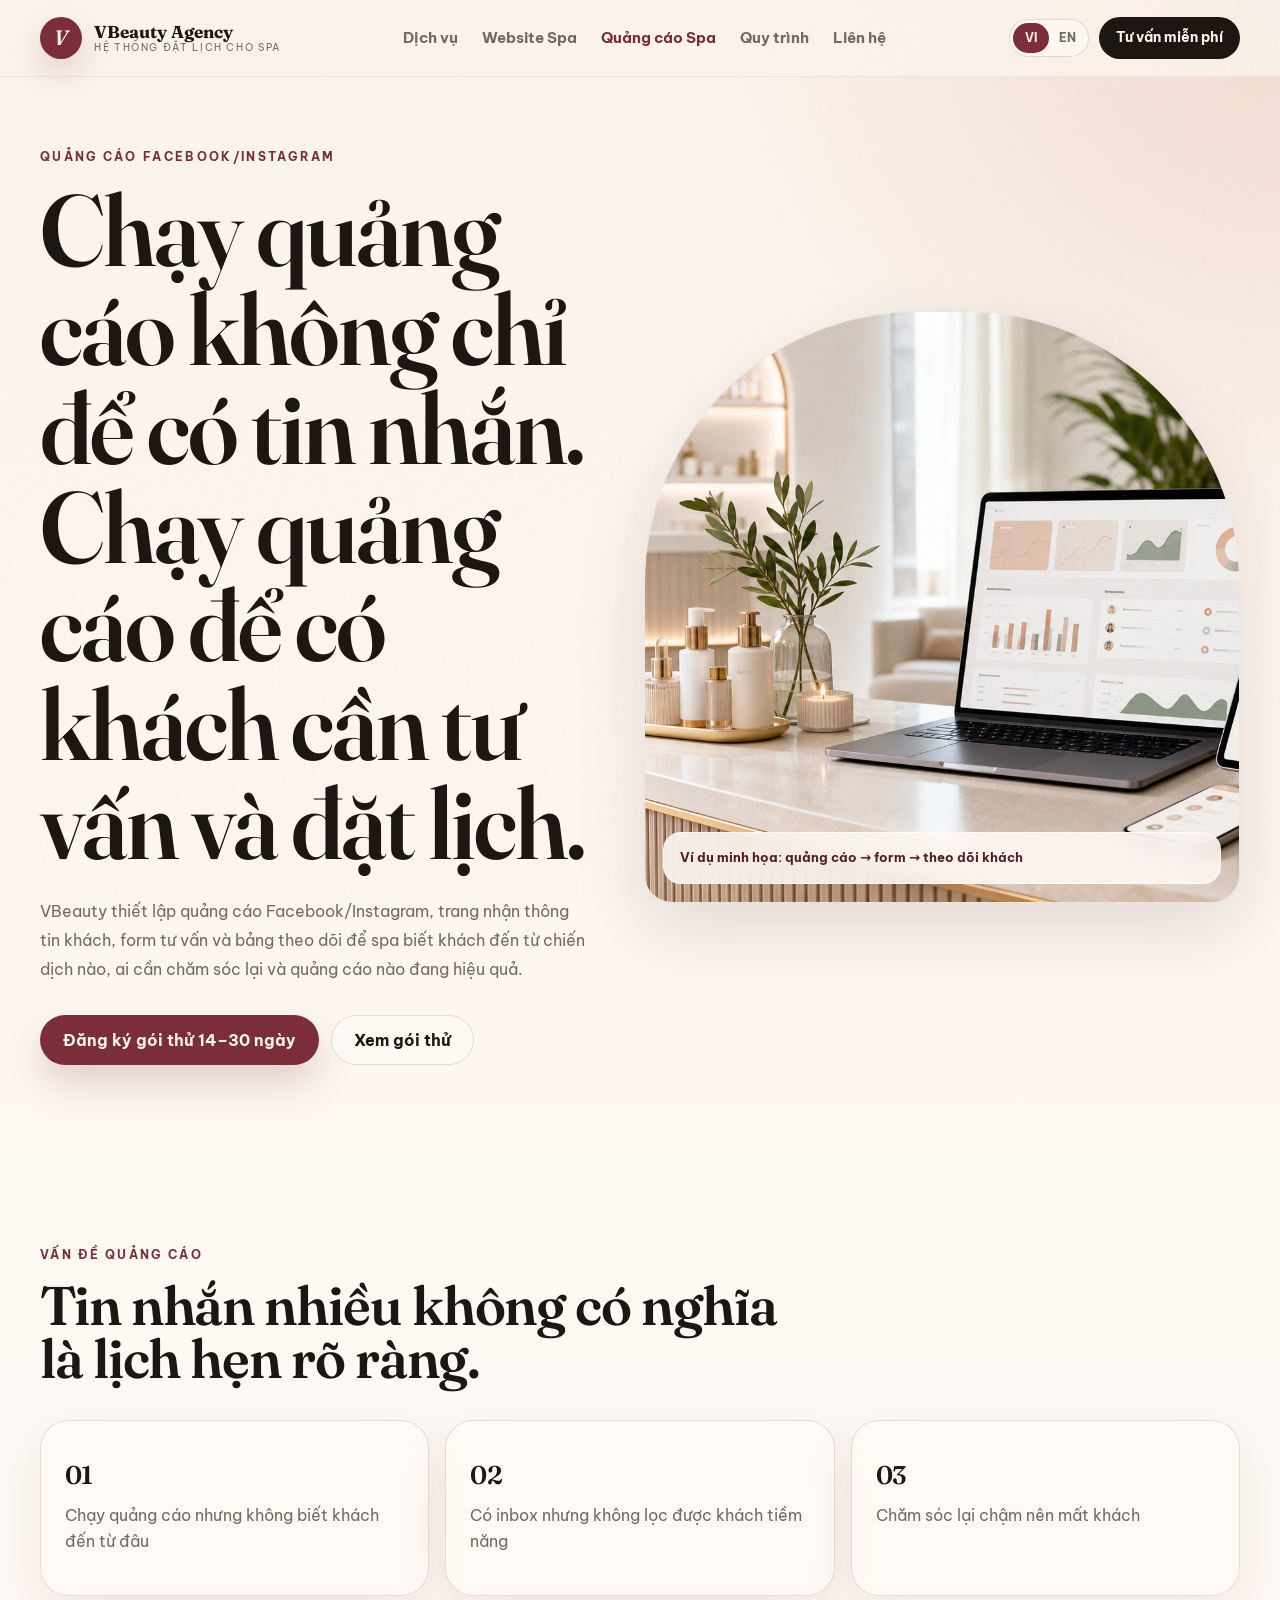
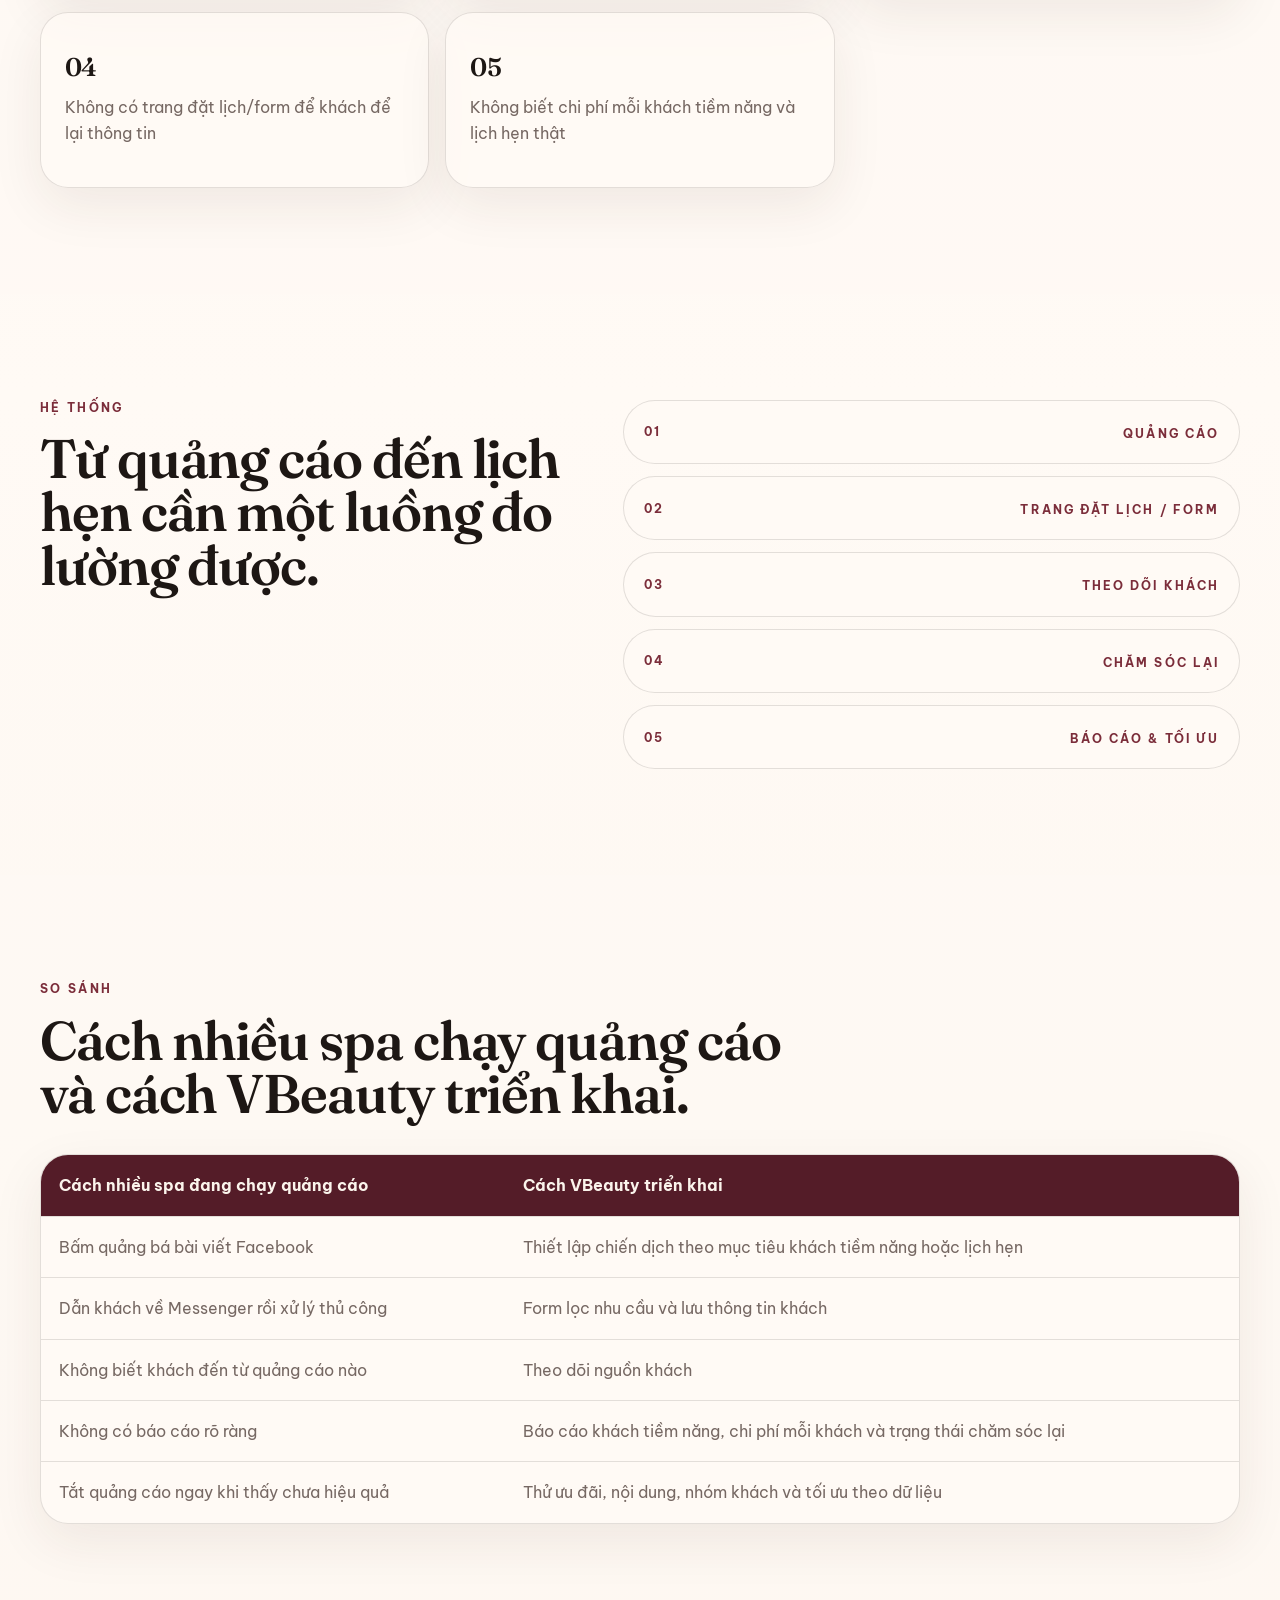
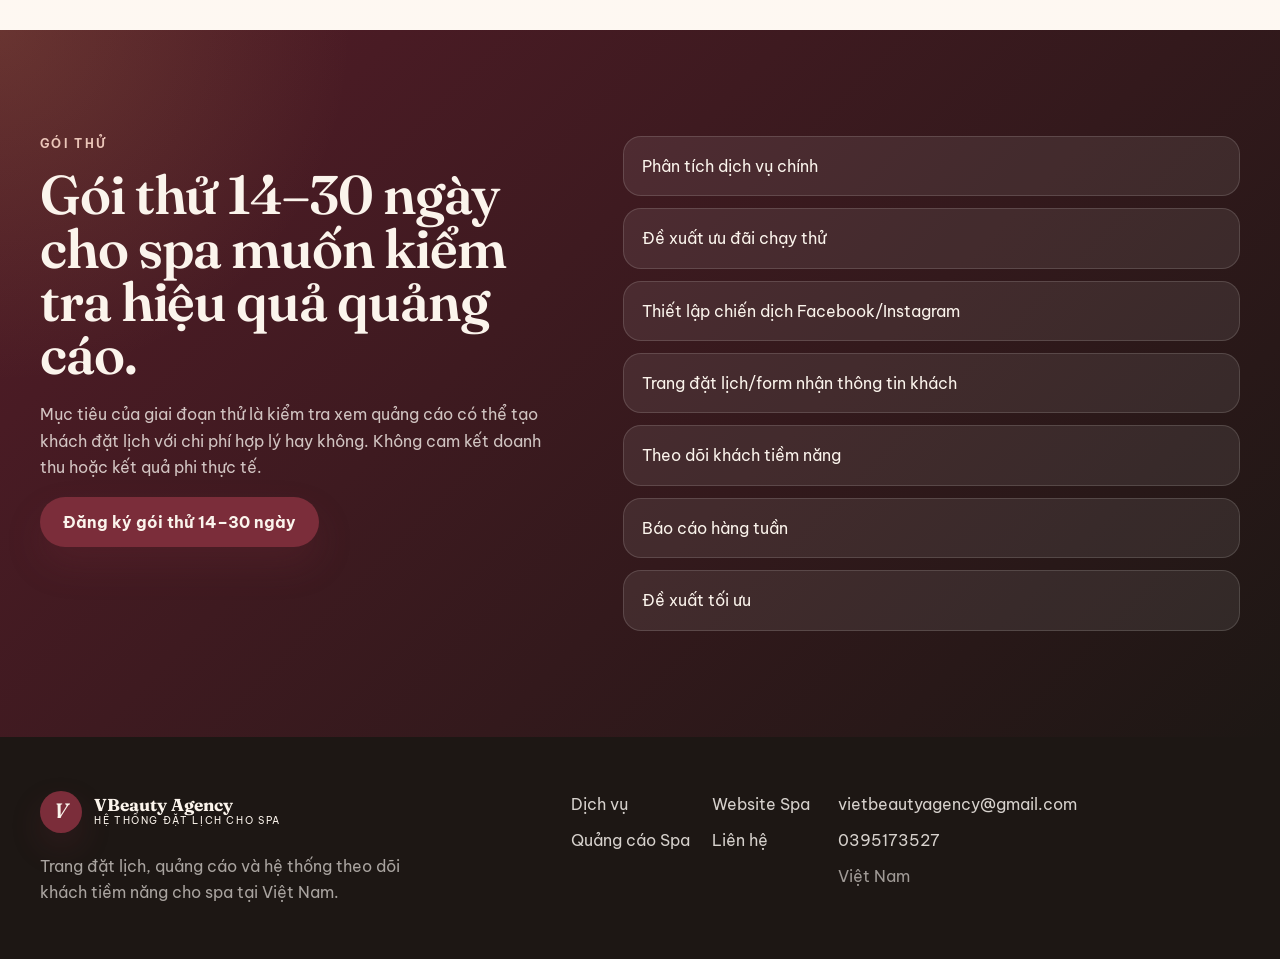
==== commit 8eedfcd5: "Refine bilingual conversion copy" ====
--- a/quang-cao-spa/index.html
+++ b/quang-cao-spa/index.html
@@ -3,7 +3,7 @@
   <head>
     <meta charset="utf-8">
     <meta name="viewport" content="width=device-width, initial-scale=1">
-    <title>Quảng cáo & Lead Booking cho Spa | VBeauty Agency</title>
+    <title data-vi="Quảng cáo & khách đặt lịch cho Spa | VBeauty Agency" data-en="Spa Ads & Lead Booking | VBeauty Agency">Quảng cáo & khách đặt lịch cho Spa | VBeauty Agency</title>
     <meta
       name="description"
       content="Facebook/Instagram Ads, landing page/form và lead tracking cho spa muốn kiểm tra quảng cáo có thể tạo lead đặt lịch với chi phí hợp lý hay không."
@@ -20,7 +20,10 @@
     <link rel="stylesheet" href="../styles.css">
   </head>
   <body>
-    <a class="skip-link" href="#main">Skip to main content</a>
+    <a class="skip-link" href="#main">
+      <span data-lang-block="vi">Bỏ qua đến nội dung chính</span>
+      <span data-lang-block="en">Skip to main content</span>
+    </a>
 
     <header class="site-header" id="top">
       <div class="container nav-shell">
@@ -28,7 +31,10 @@
           <span class="brand-mark">V</span>
           <span>
             <strong>VBeauty Agency</strong>
-            <small>Beauty Growth Studio</small>
+            <small>
+              <span data-lang-block="vi">Hệ thống đặt lịch cho spa</span>
+              <span data-lang-block="en">Beauty Growth Studio</span>
+            </small>
           </span>
         </a>
 
@@ -62,22 +68,25 @@
       <section class="page-hero">
         <div class="container page-hero-grid">
           <div class="page-copy reveal">
-            <p class="eyebrow">Facebook / Instagram Ads</p>
+            <p class="eyebrow">
+              <span data-lang-block="vi">Quảng cáo Facebook/Instagram</span>
+              <span data-lang-block="en">Facebook / Instagram Ads</span>
+            </p>
             <h1 class="display">
-              <span data-lang-block="vi">Chạy quảng cáo không chỉ để có inbox — mà để tạo lead đặt lịch.</span>
-              <span data-lang-block="en">Run ads for booking leads, not just inbox messages.</span>
+              <span data-lang-block="vi">Chạy quảng cáo không chỉ để có tin nhắn. Chạy quảng cáo để có khách cần tư vấn và đặt lịch.</span>
+              <span data-lang-block="en">Run ads for clients who need advice and bookings, not just inbox messages.</span>
             </h1>
             <p class="lead">
-              <span data-lang-block="vi">VBeauty xây hệ thống quảng cáo, landing page/form và theo dõi lead để spa biết khách đến từ đâu, ai cần follow-up và chiến dịch nào đang hiệu quả.</span>
-              <span data-lang-block="en">VBeauty builds ads, landing pages/forms and lead tracking so spas know where leads come from, who needs follow-up and which campaigns are working.</span>
+              <span data-lang-block="vi">VBeauty thiết lập quảng cáo Facebook/Instagram, trang nhận thông tin khách, form tư vấn và bảng theo dõi để spa biết khách đến từ chiến dịch nào, ai cần chăm sóc lại và quảng cáo nào đang hiệu quả.</span>
+              <span data-lang-block="en">VBeauty sets up Facebook/Instagram ads, lead landing pages, consultation forms and tracking sheets so your spa knows which campaign created each lead, who needs follow-up and which ads are working.</span>
             </p>
             <div class="button-row">
               <a class="btn btn-primary" href="../#contact">
-                <span data-lang-block="vi">Đăng ký gói test 14–30 ngày</span>
+                <span data-lang-block="vi">Đăng ký gói thử 14–30 ngày</span>
                 <span data-lang-block="en">Apply for a 14–30 day pilot</span>
               </a>
               <a class="btn btn-ghost" href="#pilot">
-                <span data-lang-block="vi">Xem gói test</span>
+                <span data-lang-block="vi">Xem gói thử</span>
                 <span data-lang-block="en">View pilot scope</span>
               </a>
             </div>
@@ -85,7 +94,7 @@
           <figure class="page-media reveal delay-2">
             <img src="../assets/hero-beauty-agency.png" alt="Premium spa interior with dashboard and booking calendar mockup">
             <figcaption class="media-note">
-              <span data-lang-block="vi">Ví dụ minh họa: quảng cáo → form → lead tracking</span>
+              <span data-lang-block="vi">Ví dụ minh họa: quảng cáo → form → theo dõi khách</span>
               <span data-lang-block="en">Illustrative example: ads to form to lead tracking</span>
             </figcaption>
           </figure>
@@ -100,16 +109,16 @@
               <span data-lang-block="en">Advertising gaps</span>
             </p>
             <h2 class="display-sm">
-              <span data-lang-block="vi">Inbox nhiều không có nghĩa là booking rõ ràng.</span>
+              <span data-lang-block="vi">Tin nhắn nhiều không có nghĩa là lịch hẹn rõ ràng.</span>
               <span data-lang-block="en">More inbox messages do not always mean clearer bookings.</span>
             </h2>
           </div>
           <div class="cards-grid">
-            <article class="info-card reveal"><h3>01</h3><p>Chạy ads nhưng không biết lead đến từ đâu</p></article>
-            <article class="info-card reveal delay-1"><h3>02</h3><p>Có inbox nhưng không lọc được khách tiềm năng</p></article>
-            <article class="info-card reveal delay-2"><h3>03</h3><p>Follow-up chậm nên mất khách</p></article>
-            <article class="info-card reveal"><h3>04</h3><p>Không có landing page/form để khách để lại thông tin</p></article>
-            <article class="info-card reveal delay-1"><h3>05</h3><p>Không biết chi phí/lead và lịch hẹn thật</p></article>
+            <article class="info-card reveal"><h3>01</h3><p><span data-lang-block="vi">Chạy quảng cáo nhưng không biết khách đến từ đâu</span><span data-lang-block="en">Ads are running, but lead sources are unclear</span></p></article>
+            <article class="info-card reveal delay-1"><h3>02</h3><p><span data-lang-block="vi">Có inbox nhưng không lọc được khách tiềm năng</span><span data-lang-block="en">Inbox volume does not show who is serious</span></p></article>
+            <article class="info-card reveal delay-2"><h3>03</h3><p><span data-lang-block="vi">Chăm sóc lại chậm nên mất khách</span><span data-lang-block="en">Slow follow-up causes missed clients</span></p></article>
+            <article class="info-card reveal"><h3>04</h3><p><span data-lang-block="vi">Không có trang đặt lịch/form để khách để lại thông tin</span><span data-lang-block="en">No landing page or form to capture client details</span></p></article>
+            <article class="info-card reveal delay-1"><h3>05</h3><p><span data-lang-block="vi">Không biết chi phí mỗi khách tiềm năng và lịch hẹn thật</span><span data-lang-block="en">Cost per lead and real appointments are not tracked</span></p></article>
           </div>
         </div>
       </section>
@@ -127,11 +136,11 @@
             </h2>
           </div>
           <div class="funnel reveal delay-1">
-            <div><span>01</span><strong>Quảng cáo</strong></div>
-            <div><span>02</span><strong>Landing page/form</strong></div>
-            <div><span>03</span><strong>Lead tracking</strong></div>
-            <div><span>04</span><strong>Follow-up</strong></div>
-            <div><span>05</span><strong>Báo cáo & tối ưu</strong></div>
+            <div><span>01</span><strong><span data-lang-block="vi">Quảng cáo</span><span data-lang-block="en">Ads</span></strong></div>
+            <div><span>02</span><strong><span data-lang-block="vi">Trang đặt lịch / form</span><span data-lang-block="en">Landing page / form</span></strong></div>
+            <div><span>03</span><strong><span data-lang-block="vi">Theo dõi khách</span><span data-lang-block="en">Lead tracking</span></strong></div>
+            <div><span>04</span><strong><span data-lang-block="vi">Chăm sóc lại</span><span data-lang-block="en">Follow-up</span></strong></div>
+            <div><span>05</span><strong><span data-lang-block="vi">Báo cáo & tối ưu</span><span data-lang-block="en">Reporting & optimization</span></strong></div>
           </div>
         </div>
       </section>
@@ -144,7 +153,7 @@
               <span data-lang-block="en">Comparison</span>
             </p>
             <h2 class="display-sm">
-              <span data-lang-block="vi">Cách nhiều spa chạy ads vs cách VBeauty triển khai.</span>
+              <span data-lang-block="vi">Cách nhiều spa chạy quảng cáo và cách VBeauty triển khai.</span>
               <span data-lang-block="en">Common spa ad setup vs the VBeauty approach.</span>
             </h2>
           </div>
@@ -152,16 +161,16 @@
             <table>
               <thead>
                 <tr>
-                  <th><span data-lang-block="vi">Cách nhiều spa đang chạy ads</span><span data-lang-block="en">Common ad approach</span></th>
+                  <th><span data-lang-block="vi">Cách nhiều spa đang chạy quảng cáo</span><span data-lang-block="en">Common ad approach</span></th>
                   <th><span data-lang-block="vi">Cách VBeauty triển khai</span><span data-lang-block="en">VBeauty implementation</span></th>
                 </tr>
               </thead>
               <tbody>
-                <tr><td>Boost bài viết Facebook</td><td>Setup chiến dịch theo mục tiêu lead/booking</td></tr>
-                <tr><td>Dẫn khách về Messenger rồi xử lý thủ công</td><td>Form lọc nhu cầu và lưu thông tin khách</td></tr>
-                <tr><td>Không biết lead từ quảng cáo nào</td><td>Theo dõi nguồn lead</td></tr>
-                <tr><td>Không có báo cáo rõ ràng</td><td>Báo cáo lead, chi phí/lead, trạng thái follow-up</td></tr>
-                <tr><td>Tắt ads khi thấy không hiệu quả</td><td>Test offer, creative, audience rồi tối ưu</td></tr>
+                <tr><td><span data-lang-block="vi">Bấm quảng bá bài viết Facebook</span><span data-lang-block="en">Boosting Facebook posts</span></td><td><span data-lang-block="vi">Thiết lập chiến dịch theo mục tiêu khách tiềm năng hoặc lịch hẹn</span><span data-lang-block="en">Campaign setup around lead or booking goals</span></td></tr>
+                <tr><td><span data-lang-block="vi">Dẫn khách về Messenger rồi xử lý thủ công</span><span data-lang-block="en">Sending people to Messenger and handling everything manually</span></td><td><span data-lang-block="vi">Form lọc nhu cầu và lưu thông tin khách</span><span data-lang-block="en">A form filters needs and saves client information</span></td></tr>
+                <tr><td><span data-lang-block="vi">Không biết khách đến từ quảng cáo nào</span><span data-lang-block="en">No clear view of which ad created the lead</span></td><td><span data-lang-block="vi">Theo dõi nguồn khách</span><span data-lang-block="en">Lead source tracking</span></td></tr>
+                <tr><td><span data-lang-block="vi">Không có báo cáo rõ ràng</span><span data-lang-block="en">Reporting is unclear</span></td><td><span data-lang-block="vi">Báo cáo khách tiềm năng, chi phí mỗi khách và trạng thái chăm sóc lại</span><span data-lang-block="en">Reports include leads, cost per lead and follow-up status</span></td></tr>
+                <tr><td><span data-lang-block="vi">Tắt quảng cáo ngay khi thấy chưa hiệu quả</span><span data-lang-block="en">Turning ads off as soon as early results look weak</span></td><td><span data-lang-block="vi">Thử ưu đãi, nội dung, nhóm khách và tối ưu theo dữ liệu</span><span data-lang-block="en">Testing offer, creative, audience and improving from data</span></td></tr>
               </tbody>
             </table>
           </div>
@@ -172,30 +181,30 @@
         <div class="container split-grid">
           <div class="reveal">
             <p class="eyebrow light">
-              <span data-lang-block="vi">Gói test</span>
+              <span data-lang-block="vi">Gói thử</span>
               <span data-lang-block="en">Pilot offer</span>
             </p>
             <h2 class="display-sm">
-              <span data-lang-block="vi">Gói test 14–30 ngày cho spa muốn kiểm tra hiệu quả quảng cáo.</span>
+              <span data-lang-block="vi">Gói thử 14–30 ngày cho spa muốn kiểm tra hiệu quả quảng cáo.</span>
               <span data-lang-block="en">A 14–30 day pilot for spas that want to test ads before committing long term.</span>
             </h2>
             <p>
-              <span data-lang-block="vi">Mục tiêu của giai đoạn test là kiểm tra xem quảng cáo có thể tạo lead đặt lịch với chi phí hợp lý hay không. Không cam kết doanh thu hoặc kết quả phi thực tế.</span>
+              <span data-lang-block="vi">Mục tiêu của giai đoạn thử là kiểm tra xem quảng cáo có thể tạo khách đặt lịch với chi phí hợp lý hay không. Không cam kết doanh thu hoặc kết quả phi thực tế.</span>
               <span data-lang-block="en">The goal is to test whether ads can generate booking leads at a reasonable cost. We do not guarantee revenue or unrealistic outcomes.</span>
             </p>
             <a class="btn btn-primary" href="../#contact">
-              <span data-lang-block="vi">Đăng ký gói test 14–30 ngày</span>
+              <span data-lang-block="vi">Đăng ký gói thử 14–30 ngày</span>
               <span data-lang-block="en">Apply for the pilot</span>
             </a>
           </div>
           <ul class="check-list reveal delay-1">
-            <li>Phân tích dịch vụ chính</li>
-            <li>Đề xuất offer chạy thử</li>
-            <li>Setup Facebook/Instagram campaign</li>
-            <li>Landing page/form nhận lead</li>
-            <li>Lead tracking</li>
-            <li>Báo cáo hàng tuần</li>
-            <li>Đề xuất tối ưu</li>
+            <li><span data-lang-block="vi">Phân tích dịch vụ chính</span><span data-lang-block="en">Core service review</span></li>
+            <li><span data-lang-block="vi">Đề xuất ưu đãi chạy thử</span><span data-lang-block="en">Test offer recommendation</span></li>
+            <li><span data-lang-block="vi">Thiết lập chiến dịch Facebook/Instagram</span><span data-lang-block="en">Facebook/Instagram campaign setup</span></li>
+            <li><span data-lang-block="vi">Trang đặt lịch/form nhận thông tin khách</span><span data-lang-block="en">Landing page and lead form</span></li>
+            <li><span data-lang-block="vi">Theo dõi khách tiềm năng</span><span data-lang-block="en">Lead tracking</span></li>
+            <li><span data-lang-block="vi">Báo cáo hàng tuần</span><span data-lang-block="en">Weekly reporting</span></li>
+            <li><span data-lang-block="vi">Đề xuất tối ưu</span><span data-lang-block="en">Optimization recommendations</span></li>
           </ul>
         </div>
       </section>
@@ -208,10 +217,13 @@
             <span class="brand-mark">V</span>
             <span>
               <strong>VBeauty Agency</strong>
-              <small>Beauty Growth Studio</small>
+              <small>
+                <span data-lang-block="vi">Hệ thống đặt lịch cho spa</span>
+                <span data-lang-block="en">Beauty Growth Studio</span>
+              </small>
             </span>
           </a>
-          <p><span data-lang-block="vi">Landing page, quảng cáo và hệ thống lead booking cho spa tại Việt Nam.</span><span data-lang-block="en">Landing pages, ads and lead booking systems for beauty businesses in Vietnam.</span></p>
+          <p><span data-lang-block="vi">Trang đặt lịch, quảng cáo và hệ thống theo dõi khách tiềm năng cho spa tại Việt Nam.</span><span data-lang-block="en">Landing pages, ads and lead booking systems for beauty businesses in Vietnam.</span></p>
         </div>
         <nav class="footer-links" aria-label="Footer links">
           <a href="../#services"><span data-lang-block="vi">Dịch vụ</span><span data-lang-block="en">Services</span></a>
@@ -222,7 +234,7 @@
         <div class="footer-contact">
           <a href="mailto:vietbeautyagency@gmail.com">vietbeautyagency@gmail.com</a>
           <a href="tel:0395173527">0395173527</a>
-          <span>Việt Nam</span>
+          <span><span data-lang-block="vi">Việt Nam</span><span data-lang-block="en">Vietnam</span></span>
         </div>
       </div>
     </footer>
--- a/styles.css
+++ b/styles.css
@@ -437,6 +437,7 @@
 .process-card,
 .info-card,
 .comparison-card,
+.demo-card,
 .lead-form,
 .text-panel {
   border: 1px solid var(--line);
@@ -481,6 +482,7 @@
 .process-card p,
 .info-card p,
 .comparison-card p,
+.demo-card p,
 .text-panel p,
 .contact-copy p,
 .band-dark p,
@@ -501,8 +503,40 @@
 .process-card,
 .info-card,
 .comparison-card,
+.demo-card,
 .text-panel {
   padding: 24px;
+}
+
+.section-note {
+  max-width: 760px;
+  margin: -6px 0 0;
+  color: var(--muted);
+}
+
+.demo-grid {
+  display: grid;
+  gap: 16px;
+}
+
+.demo-card {
+  min-height: 230px;
+  display: flex;
+  flex-direction: column;
+  background: linear-gradient(145deg, rgba(255, 250, 245, 0.9), rgba(241, 229, 216, 0.68));
+}
+
+.demo-card > span {
+  color: var(--wine);
+  font-size: 0.72rem;
+  font-weight: 700;
+  letter-spacing: 0.18em;
+  text-transform: uppercase;
+}
+
+.demo-card h3 {
+  margin: 18px 0 14px;
+  font-size: 1.45rem;
 }
 
 .split-section .display-sm {
@@ -564,6 +598,13 @@
   display: grid;
   gap: 8px;
   margin-top: 24px;
+}
+
+.next-step-note {
+  padding: 16px 18px;
+  border: 1px solid rgba(123, 45, 58, 0.14);
+  border-radius: 18px;
+  background: rgba(255, 250, 245, 0.72);
 }
 
 .contact-links a {
@@ -853,7 +894,8 @@
   .support-grid,
   .process-grid,
   .cards-grid,
-  .comparison-grid {
+  .comparison-grid,
+  .demo-grid {
     grid-template-columns: repeat(2, minmax(0, 1fr));
   }
 
@@ -929,6 +971,10 @@
     grid-template-columns: repeat(3, minmax(0, 1fr));
   }
 
+  .demo-grid {
+    grid-template-columns: repeat(4, minmax(0, 1fr));
+  }
+
   .split-grid,
   .contact-grid,
   .faq-layout {
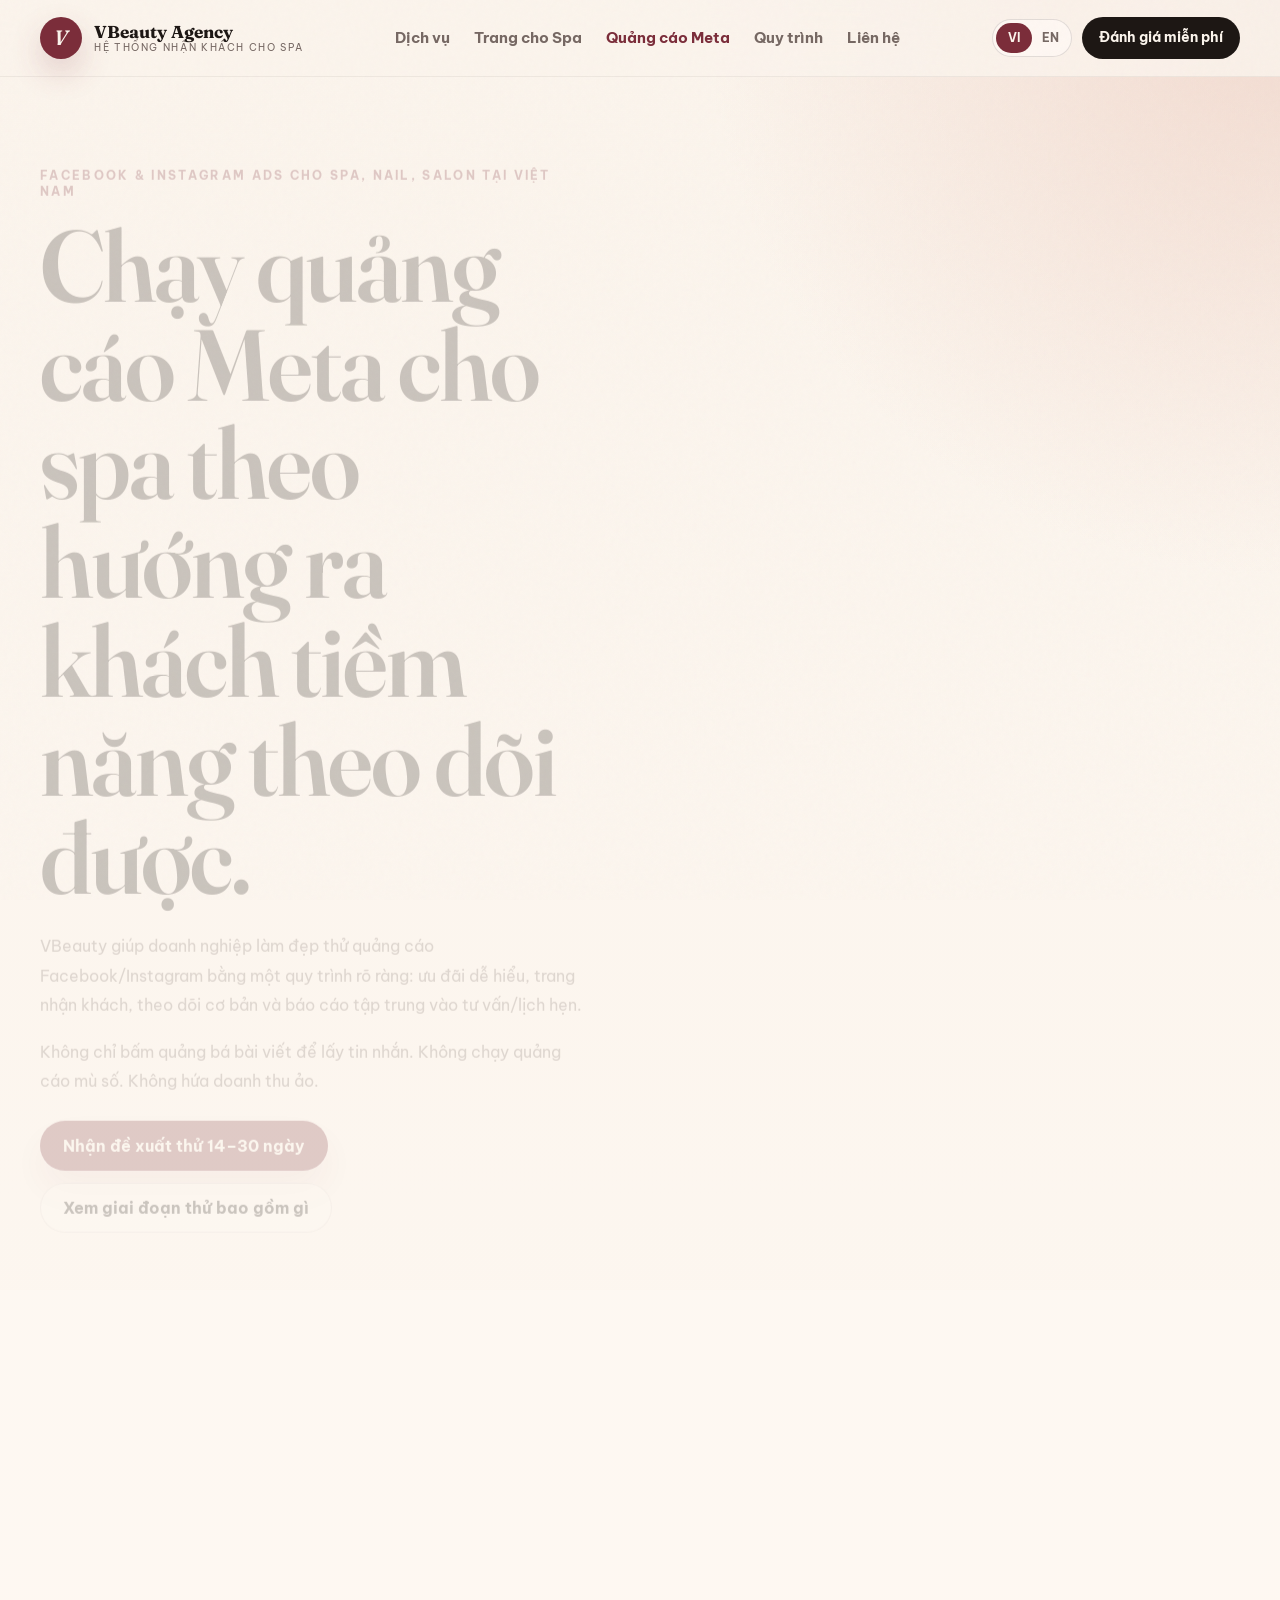
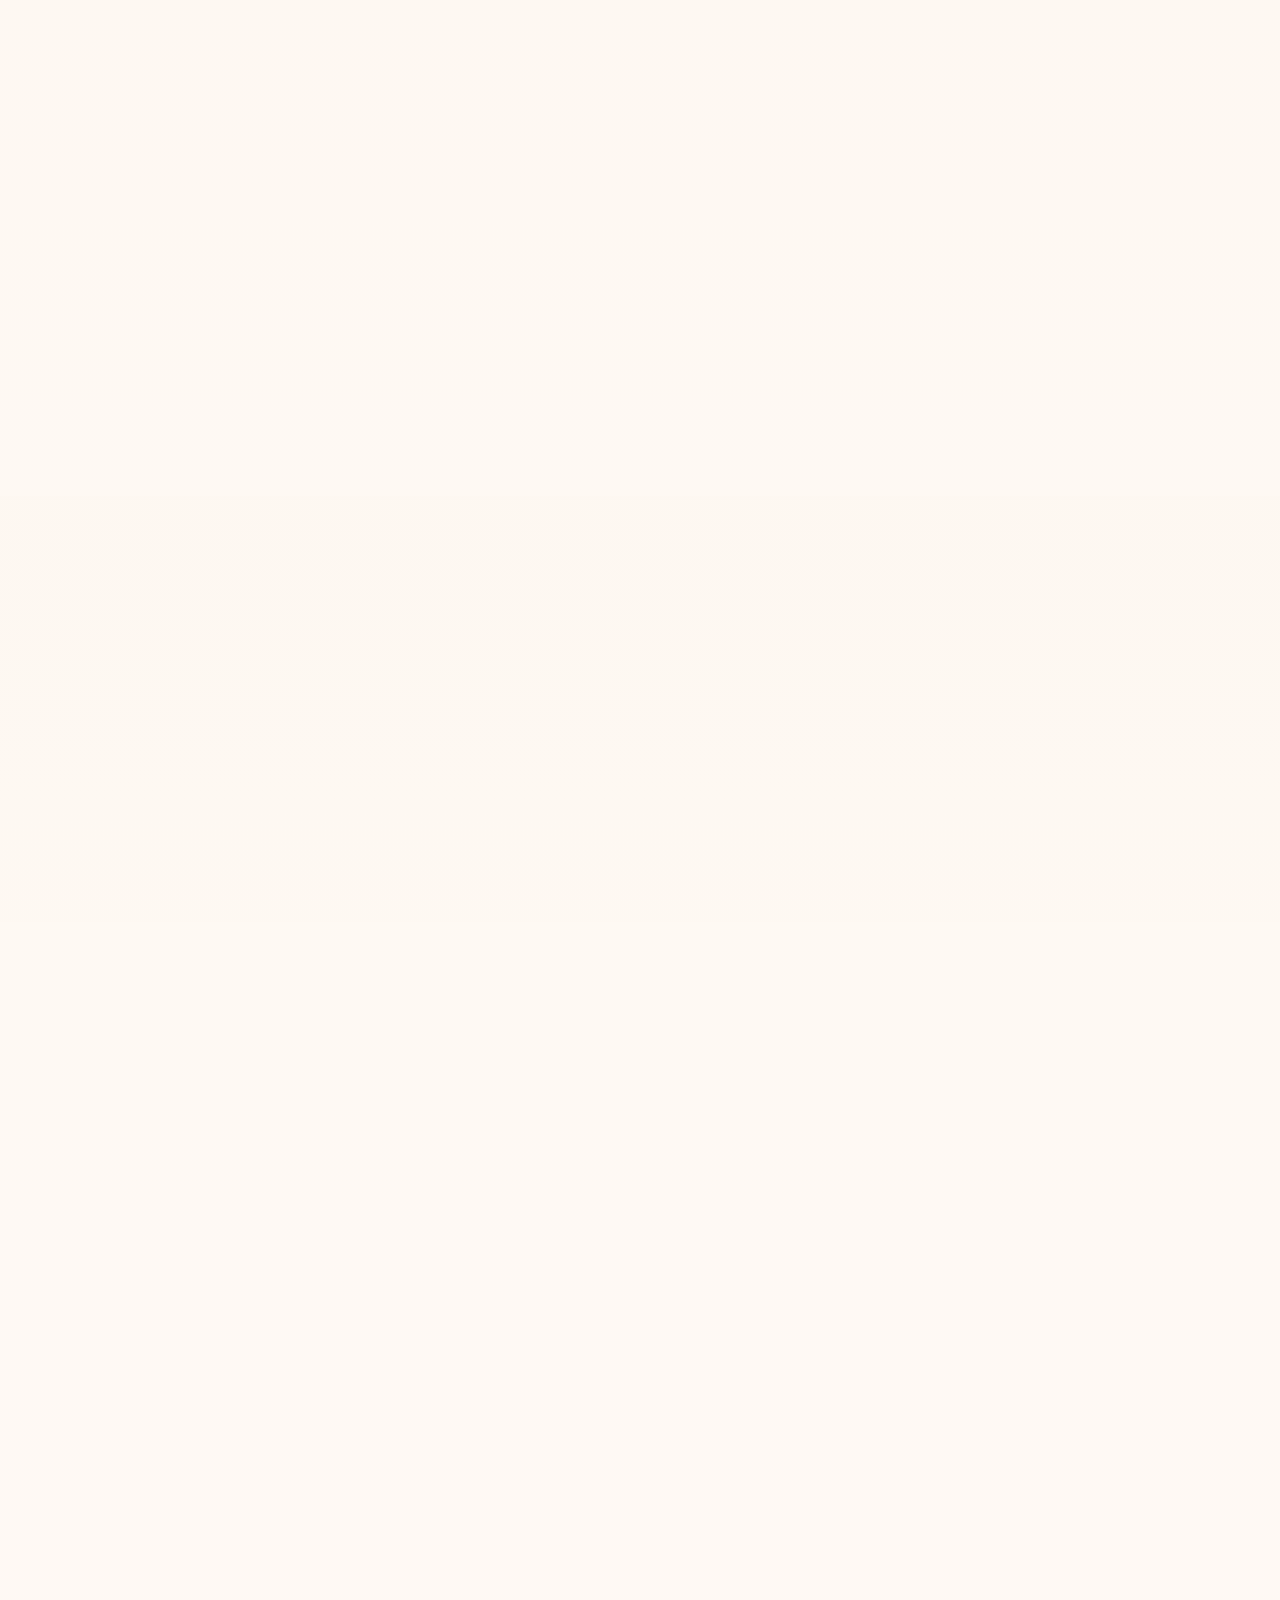
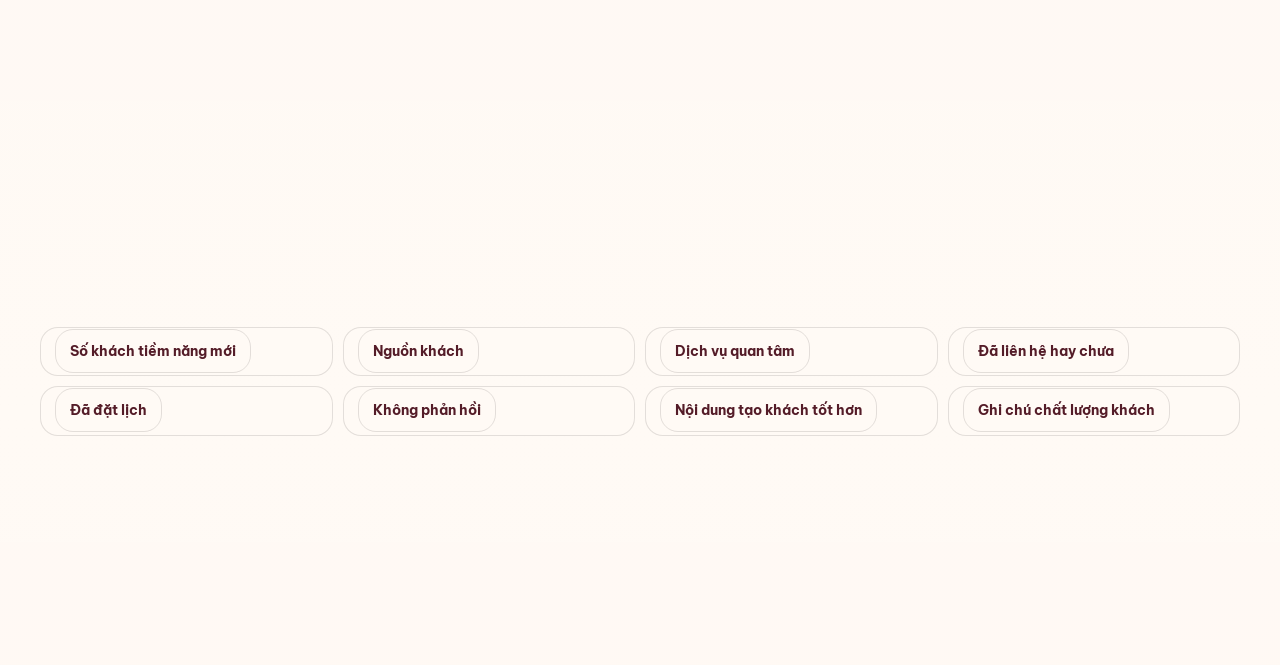
==== commit cbabee49: "Refine beauty booking system positioning" ====
--- a/quang-cao-spa/index.html
+++ b/quang-cao-spa/index.html
@@ -1,244 +1,24 @@
 <!doctype html>
-<html lang="vi" data-lang="vi">
+<html lang="vi">
   <head>
     <meta charset="utf-8">
     <meta name="viewport" content="width=device-width, initial-scale=1">
-    <title data-vi="Quảng cáo & khách đặt lịch cho Spa | VBeauty Agency" data-en="Spa Ads & Lead Booking | VBeauty Agency">Quảng cáo & khách đặt lịch cho Spa | VBeauty Agency</title>
-    <meta
-      name="description"
-      content="Facebook/Instagram Ads, landing page/form và lead tracking cho spa muốn kiểm tra quảng cáo có thể tạo lead đặt lịch với chi phí hợp lý hay không."
-    >
-    <meta name="theme-color" content="#fbf4ec">
-    <meta property="og:type" content="website">
-    <meta property="og:title" content="Chạy quảng cáo không chỉ để có inbox — mà để tạo lead đặt lịch">
-    <meta property="og:description" content="Hệ thống quảng cáo, landing page/form, lead tracking, follow-up và báo cáo cho spa và beauty business.">
-    <meta property="og:image" content="../assets/hero-beauty-agency.png">
-    <link rel="icon" href="../assets/favicon.svg" type="image/svg+xml">
-    <link rel="preconnect" href="https://fonts.googleapis.com">
-    <link rel="preconnect" href="https://fonts.gstatic.com" crossorigin>
-    <link href="https://fonts.googleapis.com/css2?family=Be+Vietnam+Pro:wght@400;500;600;700&family=Fraunces:opsz,wght@9..144,400;9..144,500;9..144,600;9..144,700&display=swap" rel="stylesheet">
+    <meta http-equiv="refresh" content="0; url=../meta-ads-cho-spa/">
+    <title>Đang chuyển đến Meta Ads Pilot cho Spa | VBeauty Agency</title>
+    <link rel="canonical" href="../meta-ads-cho-spa/">
     <link rel="stylesheet" href="../styles.css">
   </head>
   <body>
-    <a class="skip-link" href="#main">
-      <span data-lang-block="vi">Bỏ qua đến nội dung chính</span>
-      <span data-lang-block="en">Skip to main content</span>
-    </a>
-
-    <header class="site-header" id="top">
-      <div class="container nav-shell">
-        <a class="brand" href="../" aria-label="VBeauty Agency">
-          <span class="brand-mark">V</span>
-          <span>
-            <strong>VBeauty Agency</strong>
-            <small>
-              <span data-lang-block="vi">Hệ thống đặt lịch cho spa</span>
-              <span data-lang-block="en">Beauty Growth Studio</span>
-            </small>
-          </span>
-        </a>
-
-        <button class="menu-toggle" type="button" aria-expanded="false" aria-controls="main-nav" aria-label="Open menu">
-          <span></span>
-          <span></span>
-        </button>
-
-        <nav class="main-nav" id="main-nav" aria-label="Main navigation">
-          <a href="../#services"><span data-lang-block="vi">Dịch vụ</span><span data-lang-block="en">Services</span></a>
-          <a href="../website-spa/"><span data-lang-block="vi">Website Spa</span><span data-lang-block="en">Spa Websites</span></a>
-          <a href="../quang-cao-spa/" aria-current="page"><span data-lang-block="vi">Quảng cáo Spa</span><span data-lang-block="en">Spa Ads</span></a>
-          <a href="../#process"><span data-lang-block="vi">Quy trình</span><span data-lang-block="en">Process</span></a>
-          <a href="../#contact"><span data-lang-block="vi">Liên hệ</span><span data-lang-block="en">Contact</span></a>
-        </nav>
-
-        <div class="header-actions">
-          <div class="lang-switch" aria-label="Language switcher">
-            <button type="button" data-set-lang="vi">VI</button>
-            <button type="button" data-set-lang="en">EN</button>
-          </div>
-          <a class="btn btn-dark btn-small" href="../#contact">
-            <span data-lang-block="vi">Tư vấn miễn phí</span>
-            <span data-lang-block="en">Free consult</span>
-          </a>
-        </div>
-      </div>
-    </header>
-
-    <main id="main">
-      <section class="page-hero">
-        <div class="container page-hero-grid">
-          <div class="page-copy reveal">
-            <p class="eyebrow">
-              <span data-lang-block="vi">Quảng cáo Facebook/Instagram</span>
-              <span data-lang-block="en">Facebook / Instagram Ads</span>
-            </p>
-            <h1 class="display">
-              <span data-lang-block="vi">Chạy quảng cáo không chỉ để có tin nhắn. Chạy quảng cáo để có khách cần tư vấn và đặt lịch.</span>
-              <span data-lang-block="en">Run ads for clients who need advice and bookings, not just inbox messages.</span>
-            </h1>
-            <p class="lead">
-              <span data-lang-block="vi">VBeauty thiết lập quảng cáo Facebook/Instagram, trang nhận thông tin khách, form tư vấn và bảng theo dõi để spa biết khách đến từ chiến dịch nào, ai cần chăm sóc lại và quảng cáo nào đang hiệu quả.</span>
-              <span data-lang-block="en">VBeauty sets up Facebook/Instagram ads, lead landing pages, consultation forms and tracking sheets so your spa knows which campaign created each lead, who needs follow-up and which ads are working.</span>
-            </p>
-            <div class="button-row">
-              <a class="btn btn-primary" href="../#contact">
-                <span data-lang-block="vi">Đăng ký gói thử 14–30 ngày</span>
-                <span data-lang-block="en">Apply for a 14–30 day pilot</span>
-              </a>
-              <a class="btn btn-ghost" href="#pilot">
-                <span data-lang-block="vi">Xem gói thử</span>
-                <span data-lang-block="en">View pilot scope</span>
-              </a>
-            </div>
-          </div>
-          <figure class="page-media reveal delay-2">
-            <img src="../assets/hero-beauty-agency.png" alt="Premium spa interior with dashboard and booking calendar mockup">
-            <figcaption class="media-note">
-              <span data-lang-block="vi">Ví dụ minh họa: quảng cáo → form → theo dõi khách</span>
-              <span data-lang-block="en">Illustrative example: ads to form to lead tracking</span>
-            </figcaption>
-          </figure>
-        </div>
-      </section>
-
-      <section class="section surface">
-        <div class="container">
-          <div class="section-kicker reveal">
-            <p class="eyebrow">
-              <span data-lang-block="vi">Vấn đề quảng cáo</span>
-              <span data-lang-block="en">Advertising gaps</span>
-            </p>
-            <h2 class="display-sm">
-              <span data-lang-block="vi">Tin nhắn nhiều không có nghĩa là lịch hẹn rõ ràng.</span>
-              <span data-lang-block="en">More inbox messages do not always mean clearer bookings.</span>
-            </h2>
-          </div>
-          <div class="cards-grid">
-            <article class="info-card reveal"><h3>01</h3><p><span data-lang-block="vi">Chạy quảng cáo nhưng không biết khách đến từ đâu</span><span data-lang-block="en">Ads are running, but lead sources are unclear</span></p></article>
-            <article class="info-card reveal delay-1"><h3>02</h3><p><span data-lang-block="vi">Có inbox nhưng không lọc được khách tiềm năng</span><span data-lang-block="en">Inbox volume does not show who is serious</span></p></article>
-            <article class="info-card reveal delay-2"><h3>03</h3><p><span data-lang-block="vi">Chăm sóc lại chậm nên mất khách</span><span data-lang-block="en">Slow follow-up causes missed clients</span></p></article>
-            <article class="info-card reveal"><h3>04</h3><p><span data-lang-block="vi">Không có trang đặt lịch/form để khách để lại thông tin</span><span data-lang-block="en">No landing page or form to capture client details</span></p></article>
-            <article class="info-card reveal delay-1"><h3>05</h3><p><span data-lang-block="vi">Không biết chi phí mỗi khách tiềm năng và lịch hẹn thật</span><span data-lang-block="en">Cost per lead and real appointments are not tracked</span></p></article>
-          </div>
-        </div>
-      </section>
-
-      <section class="section">
-        <div class="container split-grid">
-          <div class="reveal">
-            <p class="eyebrow">
-              <span data-lang-block="vi">Hệ thống</span>
-              <span data-lang-block="en">The funnel</span>
-            </p>
-            <h2 class="display-sm">
-              <span data-lang-block="vi">Từ quảng cáo đến lịch hẹn cần một luồng đo lường được.</span>
-              <span data-lang-block="en">From ad click to appointment, every step should be trackable.</span>
-            </h2>
-          </div>
-          <div class="funnel reveal delay-1">
-            <div><span>01</span><strong><span data-lang-block="vi">Quảng cáo</span><span data-lang-block="en">Ads</span></strong></div>
-            <div><span>02</span><strong><span data-lang-block="vi">Trang đặt lịch / form</span><span data-lang-block="en">Landing page / form</span></strong></div>
-            <div><span>03</span><strong><span data-lang-block="vi">Theo dõi khách</span><span data-lang-block="en">Lead tracking</span></strong></div>
-            <div><span>04</span><strong><span data-lang-block="vi">Chăm sóc lại</span><span data-lang-block="en">Follow-up</span></strong></div>
-            <div><span>05</span><strong><span data-lang-block="vi">Báo cáo & tối ưu</span><span data-lang-block="en">Reporting & optimization</span></strong></div>
-          </div>
-        </div>
-      </section>
-
-      <section class="section surface">
-        <div class="container">
-          <div class="section-kicker reveal">
-            <p class="eyebrow">
-              <span data-lang-block="vi">So sánh</span>
-              <span data-lang-block="en">Comparison</span>
-            </p>
-            <h2 class="display-sm">
-              <span data-lang-block="vi">Cách nhiều spa chạy quảng cáo và cách VBeauty triển khai.</span>
-              <span data-lang-block="en">Common spa ad setup vs the VBeauty approach.</span>
-            </h2>
-          </div>
-          <div class="table-wrap reveal">
-            <table>
-              <thead>
-                <tr>
-                  <th><span data-lang-block="vi">Cách nhiều spa đang chạy quảng cáo</span><span data-lang-block="en">Common ad approach</span></th>
-                  <th><span data-lang-block="vi">Cách VBeauty triển khai</span><span data-lang-block="en">VBeauty implementation</span></th>
-                </tr>
-              </thead>
-              <tbody>
-                <tr><td><span data-lang-block="vi">Bấm quảng bá bài viết Facebook</span><span data-lang-block="en">Boosting Facebook posts</span></td><td><span data-lang-block="vi">Thiết lập chiến dịch theo mục tiêu khách tiềm năng hoặc lịch hẹn</span><span data-lang-block="en">Campaign setup around lead or booking goals</span></td></tr>
-                <tr><td><span data-lang-block="vi">Dẫn khách về Messenger rồi xử lý thủ công</span><span data-lang-block="en">Sending people to Messenger and handling everything manually</span></td><td><span data-lang-block="vi">Form lọc nhu cầu và lưu thông tin khách</span><span data-lang-block="en">A form filters needs and saves client information</span></td></tr>
-                <tr><td><span data-lang-block="vi">Không biết khách đến từ quảng cáo nào</span><span data-lang-block="en">No clear view of which ad created the lead</span></td><td><span data-lang-block="vi">Theo dõi nguồn khách</span><span data-lang-block="en">Lead source tracking</span></td></tr>
-                <tr><td><span data-lang-block="vi">Không có báo cáo rõ ràng</span><span data-lang-block="en">Reporting is unclear</span></td><td><span data-lang-block="vi">Báo cáo khách tiềm năng, chi phí mỗi khách và trạng thái chăm sóc lại</span><span data-lang-block="en">Reports include leads, cost per lead and follow-up status</span></td></tr>
-                <tr><td><span data-lang-block="vi">Tắt quảng cáo ngay khi thấy chưa hiệu quả</span><span data-lang-block="en">Turning ads off as soon as early results look weak</span></td><td><span data-lang-block="vi">Thử ưu đãi, nội dung, nhóm khách và tối ưu theo dữ liệu</span><span data-lang-block="en">Testing offer, creative, audience and improving from data</span></td></tr>
-              </tbody>
-            </table>
-          </div>
-        </div>
-      </section>
-
-      <section class="section band-dark" id="pilot">
-        <div class="container split-grid">
-          <div class="reveal">
-            <p class="eyebrow light">
-              <span data-lang-block="vi">Gói thử</span>
-              <span data-lang-block="en">Pilot offer</span>
-            </p>
-            <h2 class="display-sm">
-              <span data-lang-block="vi">Gói thử 14–30 ngày cho spa muốn kiểm tra hiệu quả quảng cáo.</span>
-              <span data-lang-block="en">A 14–30 day pilot for spas that want to test ads before committing long term.</span>
-            </h2>
-            <p>
-              <span data-lang-block="vi">Mục tiêu của giai đoạn thử là kiểm tra xem quảng cáo có thể tạo khách đặt lịch với chi phí hợp lý hay không. Không cam kết doanh thu hoặc kết quả phi thực tế.</span>
-              <span data-lang-block="en">The goal is to test whether ads can generate booking leads at a reasonable cost. We do not guarantee revenue or unrealistic outcomes.</span>
-            </p>
-            <a class="btn btn-primary" href="../#contact">
-              <span data-lang-block="vi">Đăng ký gói thử 14–30 ngày</span>
-              <span data-lang-block="en">Apply for the pilot</span>
-            </a>
-          </div>
-          <ul class="check-list reveal delay-1">
-            <li><span data-lang-block="vi">Phân tích dịch vụ chính</span><span data-lang-block="en">Core service review</span></li>
-            <li><span data-lang-block="vi">Đề xuất ưu đãi chạy thử</span><span data-lang-block="en">Test offer recommendation</span></li>
-            <li><span data-lang-block="vi">Thiết lập chiến dịch Facebook/Instagram</span><span data-lang-block="en">Facebook/Instagram campaign setup</span></li>
-            <li><span data-lang-block="vi">Trang đặt lịch/form nhận thông tin khách</span><span data-lang-block="en">Landing page and lead form</span></li>
-            <li><span data-lang-block="vi">Theo dõi khách tiềm năng</span><span data-lang-block="en">Lead tracking</span></li>
-            <li><span data-lang-block="vi">Báo cáo hàng tuần</span><span data-lang-block="en">Weekly reporting</span></li>
-            <li><span data-lang-block="vi">Đề xuất tối ưu</span><span data-lang-block="en">Optimization recommendations</span></li>
-          </ul>
-        </div>
-      </section>
+    <main class="redirect-page">
+      <a class="brand" href="../meta-ads-cho-spa/">
+        <span class="brand-mark">V</span>
+        <span>
+          <strong>VBeauty Agency</strong>
+          <small>Hệ thống nhận khách cho spa</small>
+        </span>
+      </a>
+      <p>Trang này đã được chuyển sang route mới.</p>
+      <a class="btn btn-primary" href="../meta-ads-cho-spa/">Mở trang Meta Ads Pilot</a>
     </main>
-
-    <footer class="site-footer">
-      <div class="container footer-grid">
-        <div>
-          <a class="brand footer-brand" href="../" aria-label="VBeauty Agency">
-            <span class="brand-mark">V</span>
-            <span>
-              <strong>VBeauty Agency</strong>
-              <small>
-                <span data-lang-block="vi">Hệ thống đặt lịch cho spa</span>
-                <span data-lang-block="en">Beauty Growth Studio</span>
-              </small>
-            </span>
-          </a>
-          <p><span data-lang-block="vi">Trang đặt lịch, quảng cáo và hệ thống theo dõi khách tiềm năng cho spa tại Việt Nam.</span><span data-lang-block="en">Landing pages, ads and lead booking systems for beauty businesses in Vietnam.</span></p>
-        </div>
-        <nav class="footer-links" aria-label="Footer links">
-          <a href="../#services"><span data-lang-block="vi">Dịch vụ</span><span data-lang-block="en">Services</span></a>
-          <a href="../website-spa/"><span data-lang-block="vi">Website Spa</span><span data-lang-block="en">Spa Website</span></a>
-          <a href="../quang-cao-spa/"><span data-lang-block="vi">Quảng cáo Spa</span><span data-lang-block="en">Spa Ads</span></a>
-          <a href="../#contact"><span data-lang-block="vi">Liên hệ</span><span data-lang-block="en">Contact</span></a>
-        </nav>
-        <div class="footer-contact">
-          <a href="mailto:vietbeautyagency@gmail.com">vietbeautyagency@gmail.com</a>
-          <a href="tel:0395173527">0395173527</a>
-          <span><span data-lang-block="vi">Việt Nam</span><span data-lang-block="en">Vietnam</span></span>
-        </div>
-      </div>
-    </footer>
-
-    <script src="../script.js"></script>
   </body>
 </html>
--- a/styles.css
+++ b/styles.css
@@ -330,6 +330,11 @@
   line-height: 1.78;
 }
 
+.lead-tight {
+  margin-top: -12px;
+  margin-bottom: 24px;
+}
+
 .button-row {
   display: flex;
   flex-direction: column;
@@ -499,6 +504,32 @@
   margin-top: 16px;
 }
 
+.card-list {
+  display: grid;
+  gap: 8px;
+  margin: 18px 0 22px;
+  padding: 0;
+  color: var(--muted);
+  font-size: 0.92rem;
+  list-style: none;
+}
+
+.card-list li {
+  position: relative;
+  padding-left: 18px;
+}
+
+.card-list li::before {
+  content: "";
+  position: absolute;
+  left: 0;
+  top: 0.72em;
+  width: 7px;
+  height: 7px;
+  border-radius: 50%;
+  background: var(--gold);
+}
+
 .mini-card,
 .process-card,
 .info-card,
@@ -537,6 +568,70 @@
 .demo-card h3 {
   margin: 18px 0 14px;
   font-size: 1.45rem;
+}
+
+.tag-cloud,
+.metric-grid {
+  display: flex;
+  flex-wrap: wrap;
+  gap: 10px;
+}
+
+.tag-cloud span,
+.metric-grid span {
+  padding: 12px 14px;
+  border: 1px solid var(--line);
+  border-radius: 999px;
+  color: var(--wine-deep);
+  background: rgba(255, 250, 245, 0.8);
+  font-size: 0.9rem;
+  font-weight: 700;
+}
+
+.metric-grid {
+  display: grid;
+  grid-template-columns: repeat(2, minmax(0, 1fr));
+}
+
+.metric-grid span {
+  border-radius: 18px;
+}
+
+.option-stack {
+  display: grid;
+  gap: 12px;
+}
+
+.option-stack article {
+  padding: 20px;
+  border: 1px solid var(--line);
+  border-radius: 20px;
+  background: rgba(255, 250, 245, 0.76);
+  box-shadow: 0 14px 40px rgba(64, 34, 30, 0.06);
+}
+
+.option-stack h3 {
+  margin-bottom: 10px;
+  font-size: 1.25rem;
+}
+
+.option-stack p {
+  margin-bottom: 0;
+  color: var(--muted);
+}
+
+.band-dark .option-stack article {
+  border-color: rgba(255, 250, 245, 0.14);
+  background: rgba(255, 250, 245, 0.08);
+  box-shadow: none;
+}
+
+.band-dark .option-stack h3 {
+  color: var(--ivory);
+}
+
+.band-dark .option-stack p {
+  color: rgba(255, 250, 245, 0.76);
 }
 
 .split-section .display-sm {
@@ -775,6 +870,24 @@
   color: rgba(255, 250, 245, 0.58);
 }
 
+.redirect-page {
+  min-height: 100vh;
+  display: grid;
+  place-content: center;
+  gap: 18px;
+  width: min(560px, calc(100% - 32px));
+  margin: 0 auto;
+  text-align: center;
+}
+
+.redirect-page .brand {
+  justify-self: center;
+}
+
+.redirect-page p {
+  color: var(--muted);
+}
+
 .page-hero {
   padding: 72px 0 76px;
 }
@@ -971,6 +1084,14 @@
     grid-template-columns: repeat(3, minmax(0, 1fr));
   }
 
+  .process-grid.process-grid-wide {
+    grid-template-columns: repeat(3, minmax(0, 1fr));
+  }
+
+  .metric-grid {
+    grid-template-columns: repeat(4, minmax(0, 1fr));
+  }
+
   .demo-grid {
     grid-template-columns: repeat(4, minmax(0, 1fr));
   }
